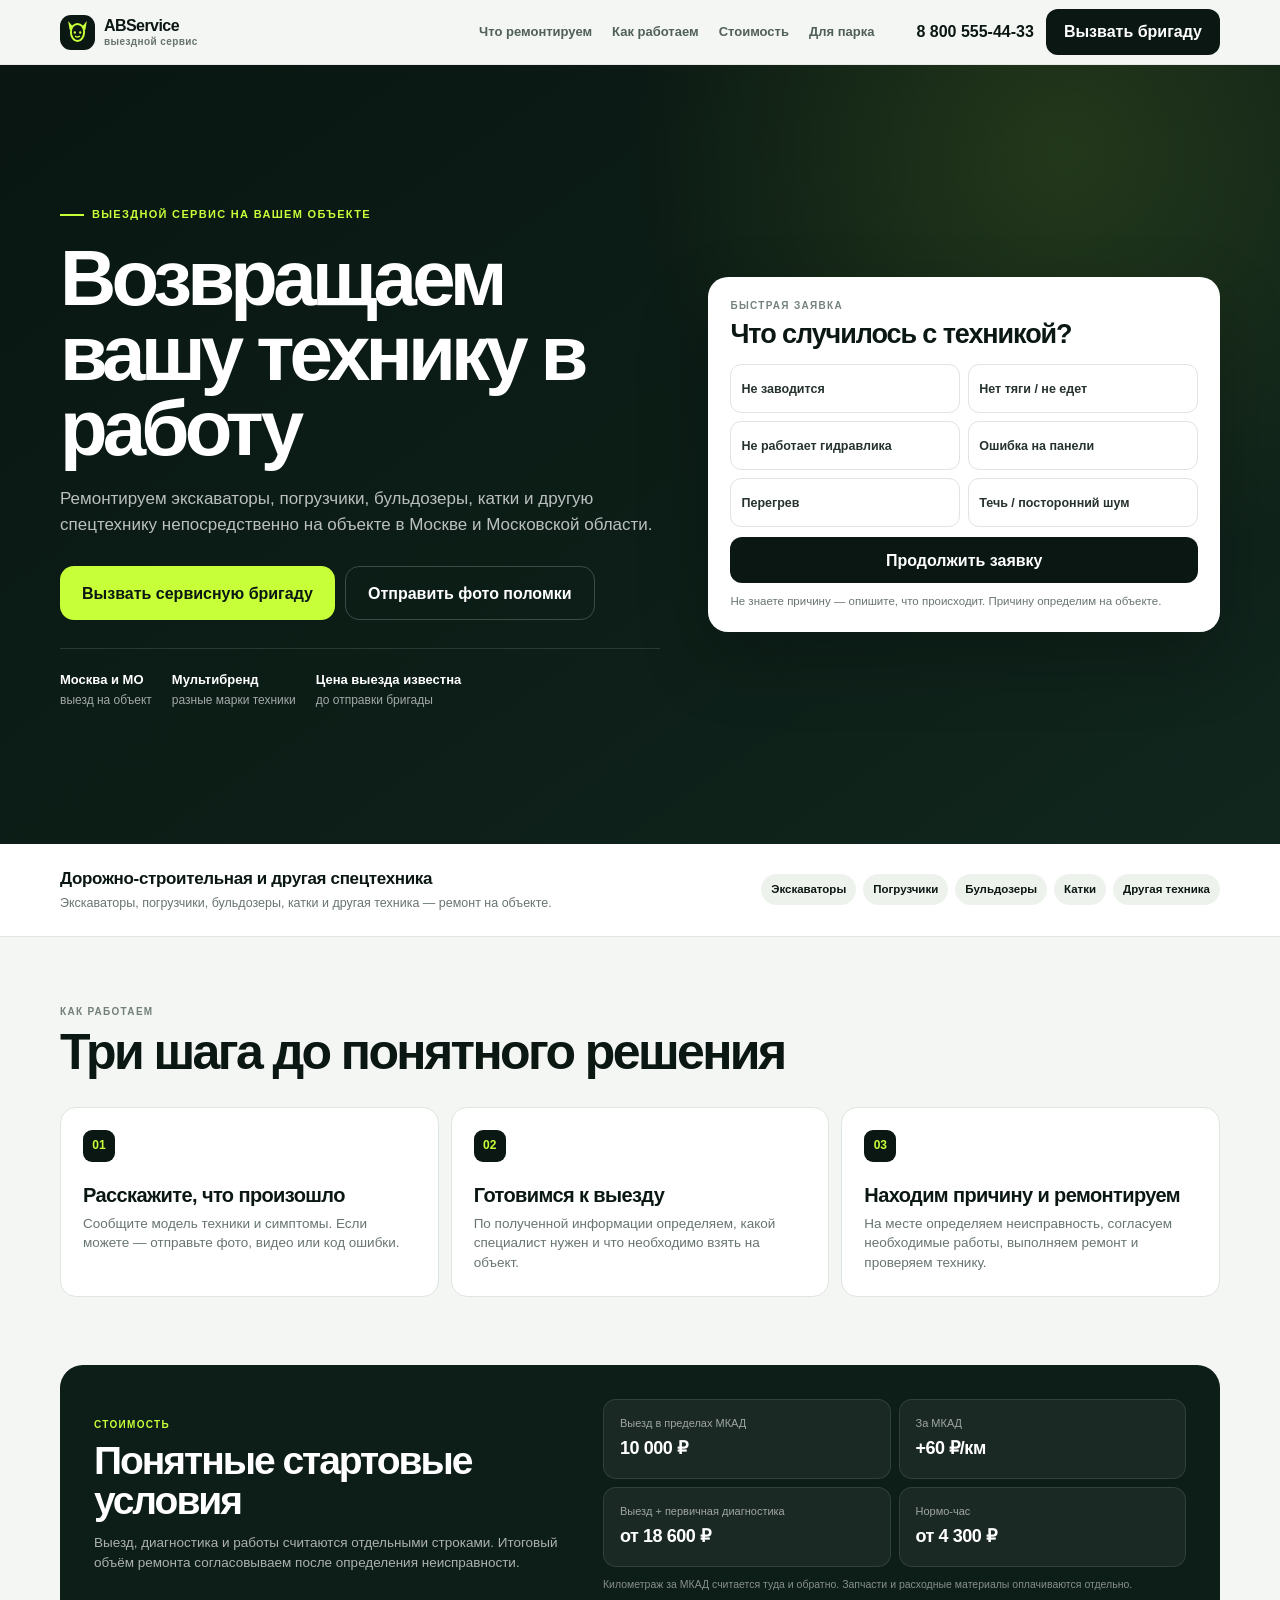
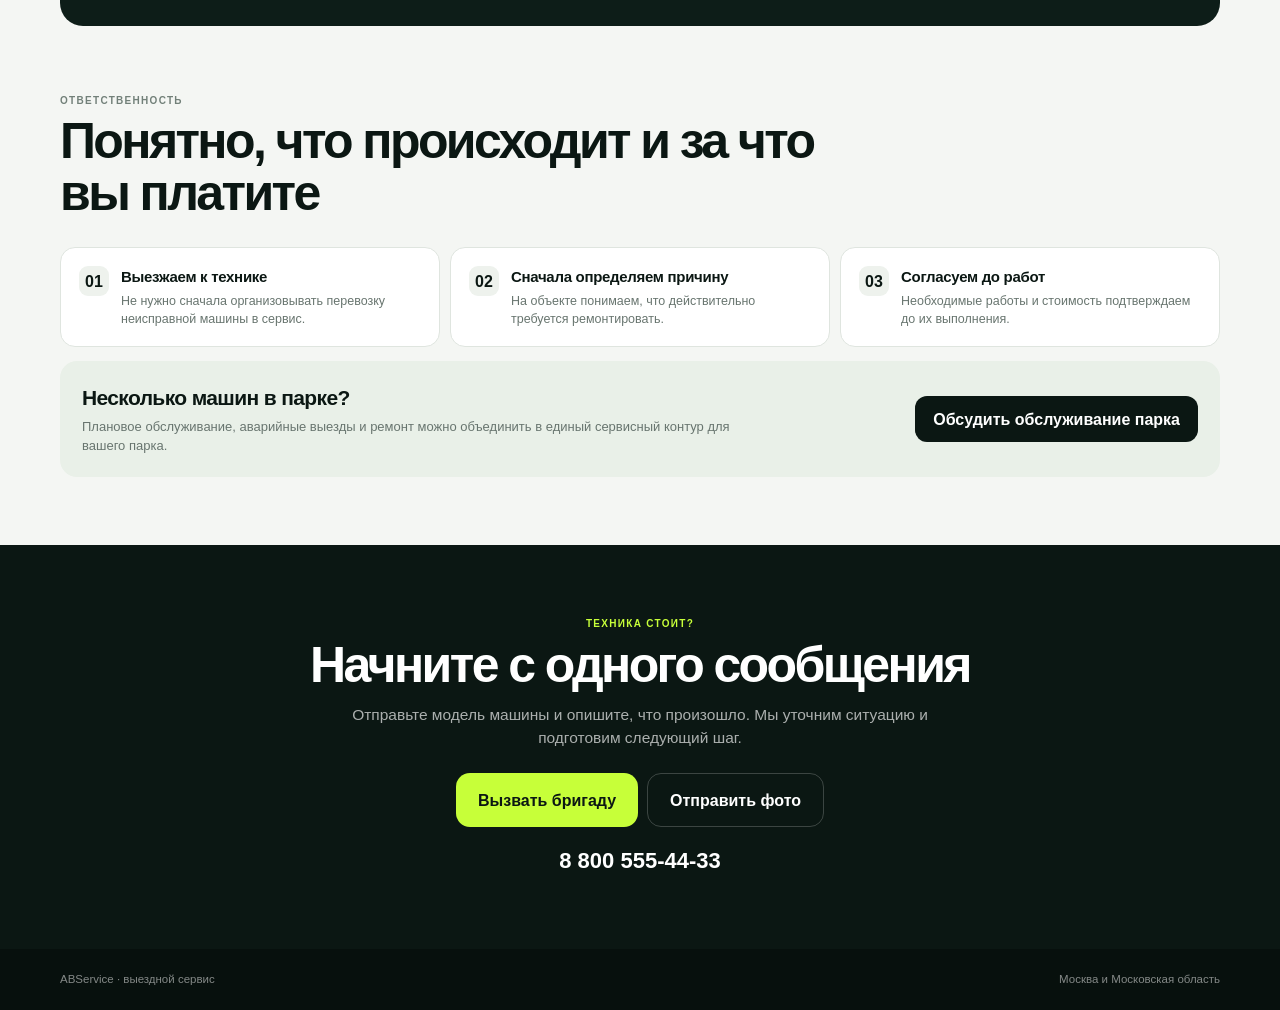
==== index.html @ 4ee92aba "Add files via upload" ====
<!doctype html>
<html lang="ru">
<head>
  <meta charset="utf-8" />
  <meta name="viewport" content="width=device-width,initial-scale=1,viewport-fit=cover" />
  <meta name="theme-color" content="#0b1713" />
  <meta name="description" content="ABService — выездной ремонт дорожно-строительной техники в Москве и Московской области. Выезд на объект, диагностика и ремонт." />
  <meta name="abservice-build" content="2026-08-12-final-compact" />
  <title>ABService — выездной сервис спецтехники в Москве и МО</title>
  <style>
    :root{--bg:#f4f6f3;--ink:#0b1713;--panel:#0d1d18;--acid:#c7ff39;--acid2:#b8ef2d;--white:#fff;--muted:#68756f;--line:#dfe5df;--soft:#eef2ed;--max:1160px;--radius:18px}
    *{box-sizing:border-box} html{scroll-behavior:smooth;-webkit-text-size-adjust:100%}
    body{margin:0;font-family:Inter,-apple-system,BlinkMacSystemFont,"Segoe UI",Roboto,Arial,sans-serif;background:var(--bg);color:var(--ink);line-height:1.45;padding-bottom:0}
    a{color:inherit;text-decoration:none} button,input,textarea{font:inherit} button{cursor:pointer} img{display:block;max-width:100%}
    .container{width:min(var(--max),calc(100% - 40px));margin:auto}
    .topbar{position:sticky;top:0;z-index:60;background:rgba(244,246,243,.92);backdrop-filter:blur(16px);border-bottom:1px solid rgba(11,23,19,.06)}
    .topbar-inner{min-height:64px;display:flex;align-items:center;gap:24px}
    .brand{display:flex;align-items:center;gap:10px;font-weight:900;letter-spacing:-.035em;white-space:nowrap}
    .brand-inline{display:flex;align-items:center;gap:9px}
    .bear-fallback{width:35px;height:35px;border-radius:11px;background:var(--ink);display:grid;place-items:center}
    .bear-fallback svg{width:25px;height:25px}
    .brand small{display:block;color:var(--muted);font-size:10px;letter-spacing:.04em;margin-top:-2px}
    .nav{display:flex;gap:20px;margin-left:auto;font-size:13px;font-weight:760;color:#51605a}
    .nav a:hover{color:var(--ink)}
    .top-actions{display:flex;align-items:center;gap:12px;margin-left:18px}
    .phone{font-weight:900;white-space:nowrap}
    .btn{border:0;border-radius:12px;min-height:46px;padding:0 18px;display:inline-flex;align-items:center;justify-content:center;gap:8px;font-weight:850;transition:.15s ease}
    .btn:active{transform:translateY(1px)} .btn-acid{background:var(--acid);color:var(--ink)} .btn-acid:hover{background:var(--acid2)}
    .btn-dark{background:var(--ink);color:#fff}.btn-ghost{background:transparent;color:#fff;border:1px solid rgba(255,255,255,.2)}.btn-line{background:#fff;color:var(--ink);border:1px solid var(--line)}
    .btn-lg{min-height:54px;padding:0 22px;border-radius:14px}.btn-full{width:100%}

    .hero{background:radial-gradient(circle at 83% 11%,rgba(199,255,57,.12),transparent 34%),linear-gradient(145deg,#091611,#0d1f18 63%,#11271e);color:#fff}
    .hero-inner{min-height:600px;display:grid;grid-template-columns:minmax(0,1.08fr) minmax(355px,.92fr);gap:48px;align-items:center;padding:66px 0}
    .eyebrow{display:inline-flex;align-items:center;gap:8px;color:var(--acid);font-size:11px;font-weight:900;letter-spacing:.12em;text-transform:uppercase}.eyebrow:before{content:"";width:24px;height:2px;background:var(--acid)}
    h1{font-size:clamp(48px,6.3vw,78px);line-height:.96;letter-spacing:-.062em;margin:18px 0 20px;max-width:760px}
    .hero-copy{font-size:17px;line-height:1.55;color:rgba(255,255,255,.72);max-width:650px;margin:0}
    .hero-actions{display:flex;gap:10px;flex-wrap:wrap;margin-top:28px}
    .facts{display:flex;gap:20px;flex-wrap:wrap;margin-top:28px;padding-top:22px;border-top:1px solid rgba(255,255,255,.12)}
    .fact{font-size:12px;color:rgba(255,255,255,.62)} .fact strong{display:block;color:#fff;font-size:13px;margin-bottom:2px}

    .quick-card{background:#fff;color:var(--ink);border-radius:20px;padding:22px;box-shadow:0 28px 70px rgba(0,0,0,.23)}
    .kicker{font-size:10px;font-weight:900;letter-spacing:.13em;text-transform:uppercase;color:#75827c}
    .quick-card h2{font-size:27px;line-height:1.05;letter-spacing:-.04em;margin:7px 0 16px}
    .symptoms{display:grid;grid-template-columns:1fr 1fr;gap:8px}
    .symptom{border:1px solid var(--line);background:#fff;border-radius:11px;min-height:49px;padding:10px;text-align:left;font-size:12.5px;font-weight:780;color:#26332d;transition:.14s ease}
    .symptom:hover,.symptom.selected{background:#f6ffdd;border-color:#9fc71a}.quick-note{font-size:11.5px;color:var(--muted);margin-top:10px}

    .coverage{background:#fff;border-bottom:1px solid var(--line)}
    .coverage-inner{min-height:92px;display:flex;align-items:center;justify-content:space-between;gap:26px;padding:20px 0}
    .coverage-title{font-size:17px;font-weight:850;letter-spacing:-.02em}.coverage-sub{font-size:12.5px;color:var(--muted);margin-top:3px}
    .tags{display:flex;gap:7px;flex-wrap:wrap;justify-content:flex-end}.tag{background:var(--soft);border-radius:999px;padding:7px 10px;font-size:11.5px;font-weight:760}

    section{padding:68px 0}.section-kicker{font-size:10px;font-weight:900;text-transform:uppercase;letter-spacing:.13em;color:#728079;margin-bottom:8px}.section-title{font-size:clamp(34px,4.7vw,50px);line-height:1.03;letter-spacing:-.052em;margin:0;max-width:790px}.section-lead{font-size:15.5px;color:var(--muted);max-width:720px;margin:12px 0 0}
    .process-grid{display:grid;grid-template-columns:repeat(3,1fr);gap:12px;margin-top:28px}
    .process-card{background:#fff;border:1px solid var(--line);border-radius:16px;padding:22px;min-height:190px}.num{width:32px;height:32px;border-radius:9px;background:var(--ink);color:var(--acid);display:grid;place-items:center;font-size:12px;font-weight:900}
    .process-card h3{font-size:20px;line-height:1.1;letter-spacing:-.03em;margin:22px 0 8px}.process-card p{font-size:13.5px;color:var(--muted);margin:0}

    .price-wrap{background:var(--panel);color:#fff;border-radius:23px;padding:34px;display:grid;grid-template-columns:.9fr 1.1fr;gap:32px;align-items:center}
    .price-wrap .section-kicker{color:var(--acid)}.price-wrap .section-title{font-size:39px}.price-wrap p{font-size:13.5px;color:rgba(255,255,255,.66);margin:12px 0 0;max-width:510px}
    .price-grid{display:grid;grid-template-columns:1fr 1fr;gap:8px}.price-item{background:rgba(255,255,255,.055);border:1px solid rgba(255,255,255,.1);border-radius:13px;padding:16px}.price-item span{display:block;font-size:11px;color:rgba(255,255,255,.58);margin-bottom:4px}.price-item strong{font-size:18px;letter-spacing:-.025em}
    .price-note{grid-column:1/-1;font-size:10.5px;color:rgba(255,255,255,.5);padding-top:2px}

    .proofs{display:grid;grid-template-columns:repeat(3,1fr);gap:10px;margin-top:28px}.proof{display:flex;gap:12px;align-items:flex-start;background:#fff;border:1px solid var(--line);border-radius:15px;padding:18px}.proof-icon{width:30px;height:30px;border-radius:9px;background:var(--soft);display:grid;place-items:center;flex:0 0 auto;font-weight:900}.proof h3{font-size:15px;margin:0 0 4px;letter-spacing:-.02em}.proof p{font-size:12.5px;color:var(--muted);margin:0}
    .fleet{margin-top:14px;background:#e9f0e8;border-radius:17px;padding:22px;display:flex;align-items:center;justify-content:space-between;gap:24px}.fleet h3{font-size:21px;letter-spacing:-.03em;margin:0 0 4px}.fleet p{font-size:13px;color:var(--muted);margin:0;max-width:680px}

    .final{background:var(--ink);color:#fff;text-align:center;padding:72px 0}.final .section-kicker{color:var(--acid)}.final .section-title{margin:auto;max-width:720px}.final p{font-size:15.5px;color:rgba(255,255,255,.66);max-width:620px;margin:13px auto 24px}.final-actions{display:flex;justify-content:center;gap:9px;flex-wrap:wrap}.final-phone{display:block;font-size:22px;font-weight:900;margin-top:18px}
    footer{background:#07100d;color:rgba(255,255,255,.5);font-size:11.5px;padding:22px 0}.footer-inner{display:flex;justify-content:space-between;gap:20px;flex-wrap:wrap}

    .mobile-cta{display:none;position:fixed;left:0;right:0;bottom:0;z-index:80;padding:7px max(9px,env(safe-area-inset-right)) calc(7px + env(safe-area-inset-bottom)) max(9px,env(safe-area-inset-left));background:rgba(255,255,255,.95);backdrop-filter:blur(15px);border-top:1px solid var(--line);grid-template-columns:.82fr 1.35fr .83fr;gap:5px}.mobile-cta button,.mobile-cta a{border:0;border-radius:10px;min-height:47px;display:flex;align-items:center;justify-content:center;padding:0 6px;font-size:10.5px;font-weight:900}.m-side{background:#f0f3ef}.m-main{background:var(--acid)}

    .modal{display:none;position:fixed;inset:0;z-index:100;background:rgba(3,10,7,.65);align-items:flex-end;justify-content:center;padding:16px}.modal.open{display:flex}.sheet{width:min(560px,100%);background:#fff;border-radius:21px;padding:22px;box-shadow:0 30px 90px rgba(0,0,0,.35)}.sheet-head{display:flex;justify-content:space-between;gap:18px;align-items:flex-start}.sheet h2{font-size:27px;line-height:1.05;letter-spacing:-.04em;margin:5px 0 0}.close{width:36px;height:36px;border:0;border-radius:10px;background:var(--soft);font-size:21px}.form-grid{display:grid;gap:9px;margin-top:17px}.field{width:100%;min-height:47px;border:1px solid var(--line);border-radius:10px;padding:0 12px;color:var(--ink);background:#fff}.field:focus{outline:2px solid rgba(199,255,57,.8);outline-offset:1px}textarea.field{padding:11px 12px;min-height:74px;resize:vertical}.sheet-note{font-size:10.5px;color:var(--muted);margin-top:9px}.upload{justify-content:flex-start}.submit-state{display:none;background:#eef8d3;border-radius:12px;padding:14px;font-size:13px;margin-top:12px}

    @media(max-width:980px){.nav{display:none}.top-actions{margin-left:auto}.hero-inner{grid-template-columns:1fr;min-height:auto;gap:30px;padding:50px 0}.quick-card{max-width:620px}.coverage-inner{align-items:flex-start;flex-direction:column;gap:12px}.tags{justify-content:flex-start}.price-wrap{grid-template-columns:1fr}.process-grid,.proofs{grid-template-columns:1fr}.fleet{align-items:flex-start;flex-direction:column}}
    @media(max-width:640px){body{padding-bottom:70px}.container{width:min(var(--max),calc(100% - 28px))}.topbar-inner{min-height:56px}.top-actions .btn{display:none}.phone{font-size:12px}.brand{font-size:14px}.hero-inner{padding:35px 0 28px;gap:24px}h1{font-size:44px;margin-top:15px}.hero-copy{font-size:14.5px}.hero-actions{display:grid;grid-template-columns:1fr;margin-top:22px}.hero-actions .btn{width:100%}.facts{margin-top:21px;padding-top:18px;gap:13px}.fact{width:calc(50% - 7px)}.quick-card{padding:17px}.quick-card h2{font-size:23px}.symptoms{grid-template-columns:1fr 1fr}.symptom{min-height:44px;padding:8px;font-size:11.5px}.coverage-inner{min-height:auto;padding:17px 0}.coverage-sub{display:none}.tags{gap:6px}.tag{font-size:10.5px;padding:6px 8px}section{padding:50px 0}.section-title{font-size:35px}.section-lead{font-size:14px}.process-grid{margin-top:23px}.process-card{min-height:auto;padding:18px}.process-card h3{font-size:18px;margin-top:17px}.price-wrap{padding:22px 18px;border-radius:18px;gap:22px}.price-wrap .section-title{font-size:33px}.price-grid{grid-template-columns:1fr 1fr}.price-item{padding:13px}.price-item strong{font-size:16px}.proofs{margin-top:22px}.proof{padding:15px}.fleet{padding:18px}.final{padding:58px 0}.final-phone{font-size:20px}.mobile-cta{display:grid}.modal{padding:7px}.sheet{border-radius:20px 20px 12px 12px;padding:18px}}
    @media(max-width:390px){h1{font-size:40px}.section-title{font-size:32px}.price-grid{grid-template-columns:1fr}.price-note{grid-column:auto}.symptom{font-size:10.8px}}
  </style>
</head>
<body>
<header class="topbar">
  <div class="container topbar-inner">
    <a class="brand" href="#top" aria-label="ABService">
      <span class="brand-inline">
        <span class="bear-fallback" aria-hidden="true">
          <svg viewBox="0 0 64 64" fill="none" role="img" aria-label="Полярный медведь">
            <path d="M18 18 12 11l2 12M46 18l6-7-2 12" stroke="#C7FF39" stroke-width="5" stroke-linecap="round"/>
            <path d="M15 31c0-13 8-21 17-21s17 8 17 21c0 12-8 23-17 23S15 43 15 31Z" stroke="#C7FF39" stroke-width="5"/>
            <path d="M25 32h.1M39 32h.1" stroke="#C7FF39" stroke-width="6" stroke-linecap="round"/>
            <path d="M27 42c3 2 7 2 10 0" stroke="#C7FF39" stroke-width="4" stroke-linecap="round"/>
          </svg>
        </span>
        <span>ABService<small>выездной сервис</small></span>
      </span>
    </a>
    <nav class="nav" aria-label="Основная навигация"><a href="#equipment">Что ремонтируем</a><a href="#process">Как работаем</a><a href="#price">Стоимость</a><a href="#fleet">Для парка</a></nav>
    <div class="top-actions"><a class="phone" href="tel:88005554433">8 800 555-44-33</a><button class="btn btn-dark" data-open-lead>Вызвать бригаду</button></div>
  </div>
</header>

<main id="top">
<section class="hero">
  <div class="container hero-inner">
    <div>
      <div class="eyebrow">Выездной сервис на вашем объекте</div>
      <h1>Возвращаем вашу технику в работу</h1>
      <p class="hero-copy">Ремонтируем экскаваторы, погрузчики, бульдозеры, катки и другую спецтехнику непосредственно на объекте в Москве и Московской области.</p>
      <div class="hero-actions"><button class="btn btn-acid btn-lg" data-open-lead>Вызвать сервисную бригаду</button><button class="btn btn-ghost btn-lg" data-open-photo>Отправить фото поломки</button></div>
      <div class="facts"><div class="fact"><strong>Москва и МО</strong>выезд на объект</div><div class="fact"><strong>Мультибренд</strong>разные марки техники</div><div class="fact"><strong>Цена выезда известна</strong>до отправки бригады</div></div>
    </div>
    <div class="quick-card">
      <div class="kicker">Быстрая заявка</div><h2>Что случилось с техникой?</h2>
      <div class="symptoms"><button class="symptom">Не заводится</button><button class="symptom">Нет тяги / не едет</button><button class="symptom">Не работает гидравлика</button><button class="symptom">Ошибка на панели</button><button class="symptom">Перегрев</button><button class="symptom">Течь / посторонний шум</button></div>
      <button class="btn btn-dark btn-full" id="continueLead" style="margin-top:10px">Продолжить заявку</button>
      <div class="quick-note">Не знаете причину — опишите, что происходит. Причину определим на объекте.</div>
    </div>
  </div>
</section>

<div class="coverage" id="equipment"><div class="container coverage-inner"><div><div class="coverage-title">Дорожно-строительная и другая спецтехника</div><div class="coverage-sub">Экскаваторы, погрузчики, бульдозеры, катки и другая техника — ремонт на объекте.</div></div><div class="tags"><span class="tag">Экскаваторы</span><span class="tag">Погрузчики</span><span class="tag">Бульдозеры</span><span class="tag">Катки</span><span class="tag">Другая техника</span></div></div></div>

<section id="process"><div class="container"><div class="section-kicker">Как работаем</div><h2 class="section-title">Три шага до понятного решения</h2><div class="process-grid">
  <article class="process-card"><div class="num">01</div><h3>Расскажите, что произошло</h3><p>Сообщите модель техники и симптомы. Если можете — отправьте фото, видео или код ошибки.</p></article>
  <article class="process-card"><div class="num">02</div><h3>Готовимся к выезду</h3><p>По полученной информации определяем, какой специалист нужен и что необходимо взять на объект.</p></article>
  <article class="process-card"><div class="num">03</div><h3>Находим причину и ремонтируем</h3><p>На месте определяем неисправность, согласуем необходимые работы, выполняем ремонт и проверяем технику.</p></article>
</div></div></section>

<section id="price" style="padding-top:0"><div class="container"><div class="price-wrap"><div><div class="section-kicker">Стоимость</div><h2 class="section-title">Понятные стартовые условия</h2><p>Выезд, диагностика и работы считаются отдельными строками. Итоговый объём ремонта согласовываем после определения неисправности.</p></div><div class="price-grid">
  <div class="price-item"><span>Выезд в пределах МКАД</span><strong>10 000 ₽</strong></div>
  <div class="price-item"><span>За МКАД</span><strong>+60 ₽/км</strong></div>
  <div class="price-item"><span>Выезд + первичная диагностика</span><strong>от 18 600 ₽</strong></div>
  <div class="price-item"><span>Нормо-час</span><strong>от 4 300 ₽</strong></div>
  <div class="price-note">Километраж за МКАД считается туда и обратно. Запчасти и расходные материалы оплачиваются отдельно.</div>
</div></div></div></section>

<section style="padding-top:0"><div class="container"><div class="section-kicker">Ответственность</div><h2 class="section-title">Понятно, что происходит и за что вы платите</h2><div class="proofs">
  <div class="proof"><div class="proof-icon">01</div><div><h3>Выезжаем к технике</h3><p>Не нужно сначала организовывать перевозку неисправной машины в сервис.</p></div></div>
  <div class="proof"><div class="proof-icon">02</div><div><h3>Сначала определяем причину</h3><p>На объекте понимаем, что действительно требуется ремонтировать.</p></div></div>
  <div class="proof"><div class="proof-icon">03</div><div><h3>Согласуем до работ</h3><p>Необходимые работы и стоимость подтверждаем до их выполнения.</p></div></div>
</div>
<div class="fleet" id="fleet"><div><h3>Несколько машин в парке?</h3><p>Плановое обслуживание, аварийные выезды и ремонт можно объединить в единый сервисный контур для вашего парка.</p></div><button class="btn btn-dark" data-open-fleet>Обсудить обслуживание парка</button></div>
</div></section>

<section class="final"><div class="container"><div class="section-kicker">Техника стоит?</div><h2 class="section-title">Начните с одного сообщения</h2><p>Отправьте модель машины и опишите, что произошло. Мы уточним ситуацию и подготовим следующий шаг.</p><div class="final-actions"><button class="btn btn-acid btn-lg" data-open-lead>Вызвать бригаду</button><button class="btn btn-ghost btn-lg" data-open-photo>Отправить фото</button></div><a class="final-phone" href="tel:88005554433">8 800 555-44-33</a></div></section>
</main>
<footer><div class="container footer-inner"><span>ABService · выездной сервис</span><span>Москва и Московская область</span></div></footer>

<div class="mobile-cta"><a class="m-side" href="tel:88005554433">Позвонить</a><button class="m-main" data-open-lead>Вызвать бригаду</button><button class="m-side" data-open-photo>Фото</button></div>

<div class="modal" id="leadModal" aria-hidden="true"><div class="sheet"><div class="sheet-head"><div><div class="kicker">Заявка на выезд</div><h2>Что произошло с техникой?</h2></div><button class="close" data-close aria-label="Закрыть">×</button></div><form class="form-grid" id="leadForm"><input class="field" id="issueField" name="issue" placeholder="Что произошло?" required><input class="field" name="machine" placeholder="Марка и модель техники"><input class="field" name="phone" type="tel" placeholder="Телефон *" required><input class="field" name="location" placeholder="Где находится техника?"><textarea class="field" name="comment" placeholder="Комментарий"></textarea><label class="btn btn-line upload">Добавить фото / видео<input type="file" accept="image/*,video/*" multiple hidden></label><button class="btn btn-acid btn-lg btn-full" type="submit">Отправить заявку</button></form><div class="submit-state" id="leadSuccess">Форма подготовлена к подключению CRM. Пока для срочного вызова используйте телефон 8 800 555-44-33.</div><div class="sheet-note">Нажимая кнопку, вы соглашаетесь на обработку персональных данных.</div></div></div>

<div class="modal" id="fleetModal" aria-hidden="true"><div class="sheet"><div class="sheet-head"><div><div class="kicker">Сервис для парка</div><h2>Обсудить обслуживание техники</h2></div><button class="close" data-close aria-label="Закрыть">×</button></div><form class="form-grid" id="fleetForm"><input class="field" name="company" placeholder="Компания"><input class="field" name="fleet" placeholder="Сколько единиц техники?"><input class="field" name="phone" type="tel" placeholder="Телефон *" required><textarea class="field" name="comment" placeholder="Какая техника и где работает?"></textarea><button class="btn btn-acid btn-lg btn-full" type="submit">Отправить запрос</button></form><div class="submit-state" id="fleetSuccess">Форма подготовлена к подключению CRM. Для связи используйте 8 800 555-44-33.</div></div></div>

<script>
  const leadModal=document.getElementById('leadModal'),fleetModal=document.getElementById('fleetModal'),issueField=document.getElementById('issueField');
  let selectedIssue='';
  function openModal(modal){modal.classList.add('open');modal.setAttribute('aria-hidden','false');document.body.style.overflow='hidden'}
  function closeAll(){document.querySelectorAll('.modal.open').forEach(m=>{m.classList.remove('open');m.setAttribute('aria-hidden','true')});document.body.style.overflow=''}
  document.querySelectorAll('.symptom').forEach(b=>b.addEventListener('click',()=>{document.querySelectorAll('.symptom').forEach(x=>x.classList.remove('selected'));b.classList.add('selected');selectedIssue=b.textContent.trim();issueField.value=selectedIssue}));
  document.querySelectorAll('[data-open-lead]').forEach(b=>b.addEventListener('click',()=>openModal(leadModal)));
  document.querySelectorAll('[data-open-photo]').forEach(b=>b.addEventListener('click',()=>{issueField.value=selectedIssue||'Хочу отправить фото / видео неисправности';openModal(leadModal)}));
  document.querySelectorAll('[data-open-fleet]').forEach(b=>b.addEventListener('click',()=>openModal(fleetModal)));
  document.getElementById('continueLead').addEventListener('click',()=>{issueField.value=selectedIssue;openModal(leadModal)});
  document.querySelectorAll('[data-close]').forEach(b=>b.addEventListener('click',closeAll));
  document.querySelectorAll('.modal').forEach(m=>m.addEventListener('click',e=>{if(e.target===m)closeAll()}));document.addEventListener('keydown',e=>{if(e.key==='Escape')closeAll()});
  document.getElementById('leadForm').addEventListener('submit',e=>{e.preventDefault();document.getElementById('leadSuccess').style.display='block'});
  document.getElementById('fleetForm').addEventListener('submit',e=>{e.preventDefault();document.getElementById('fleetSuccess').style.display='block'});
</script>
</body>
</html>
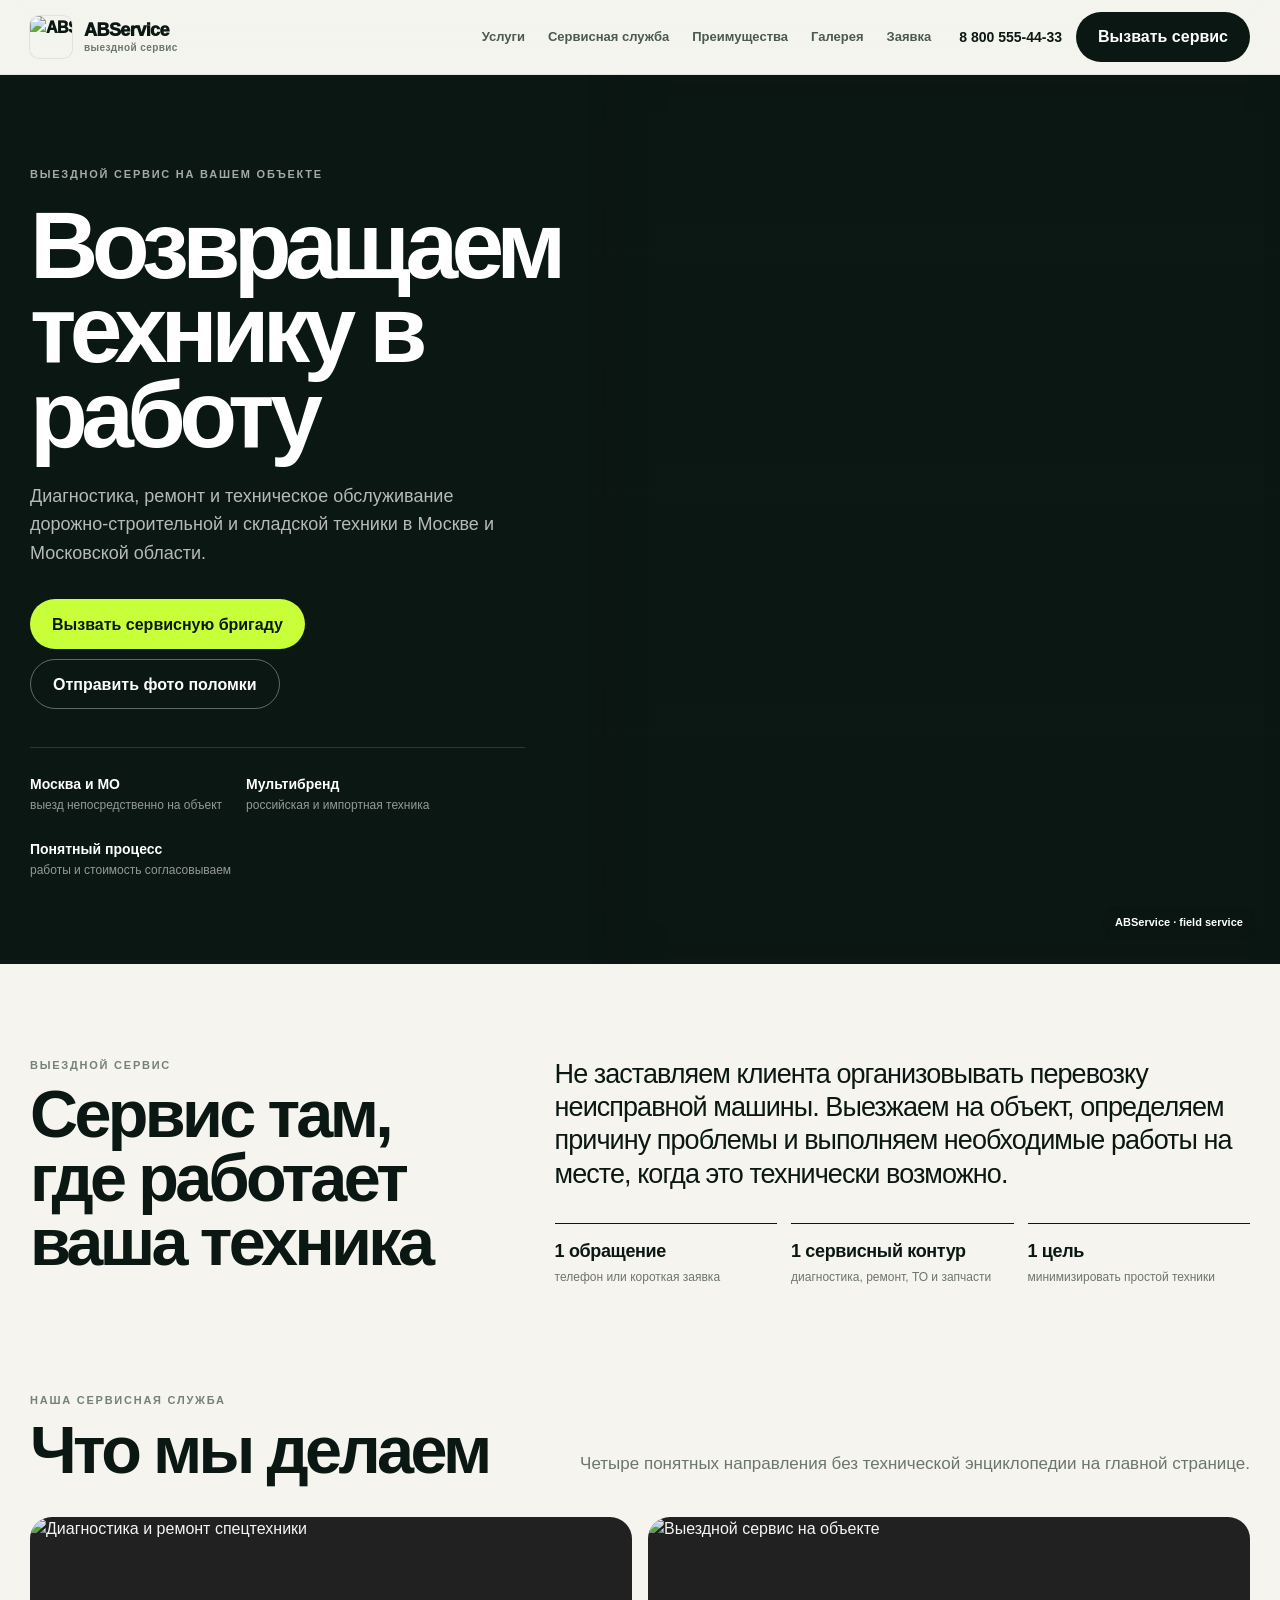
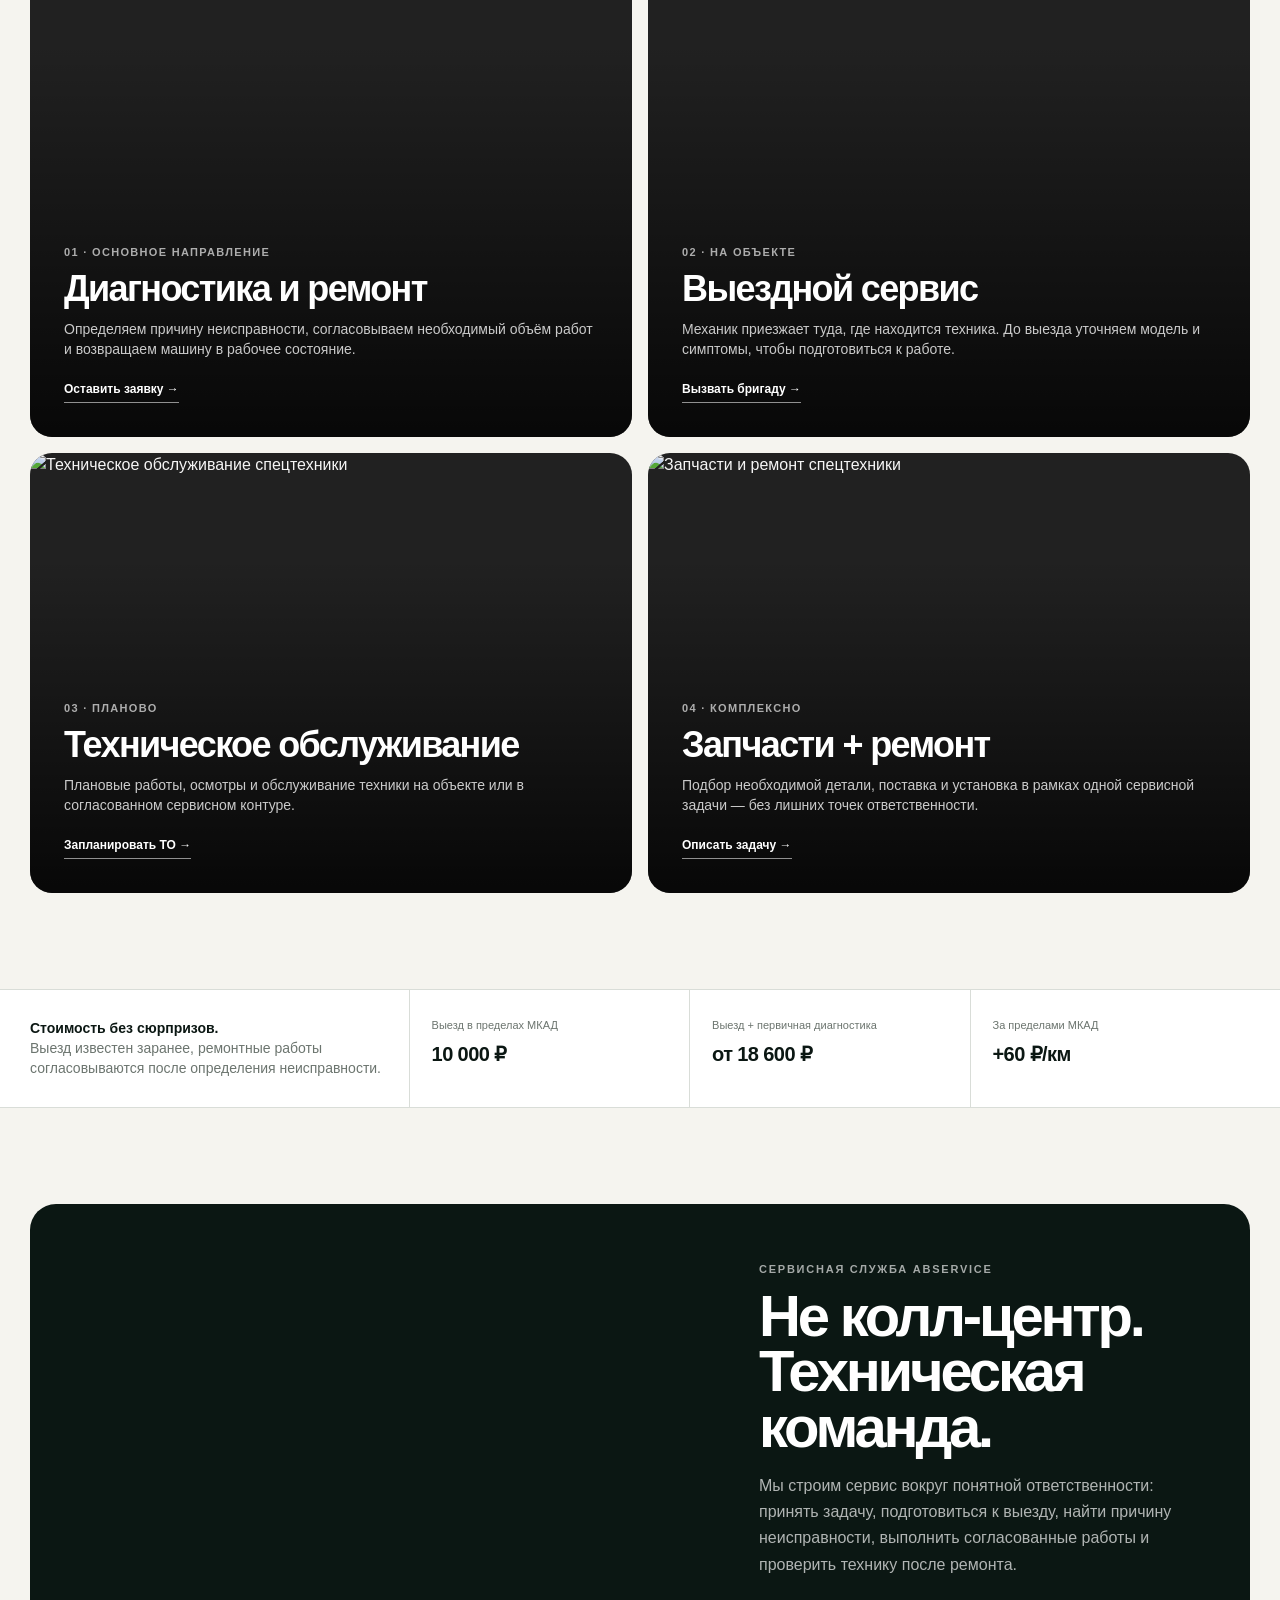
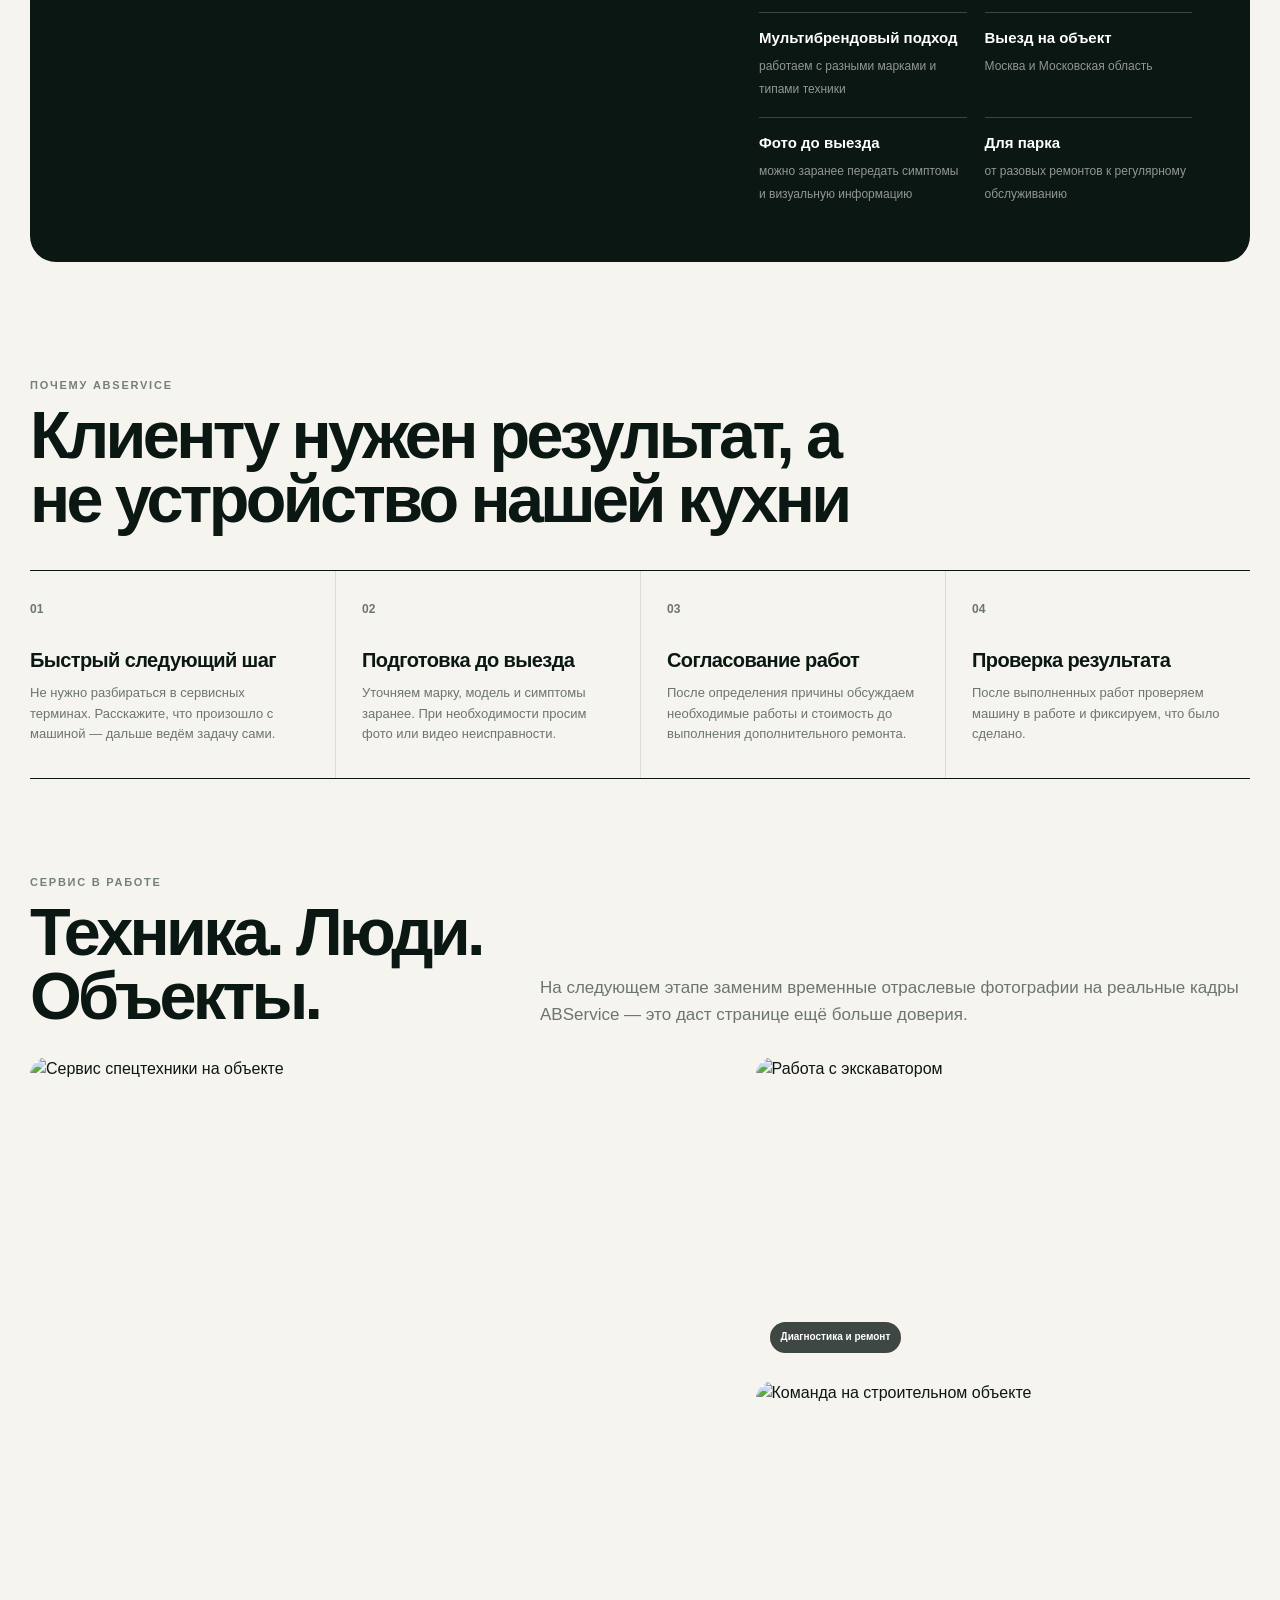
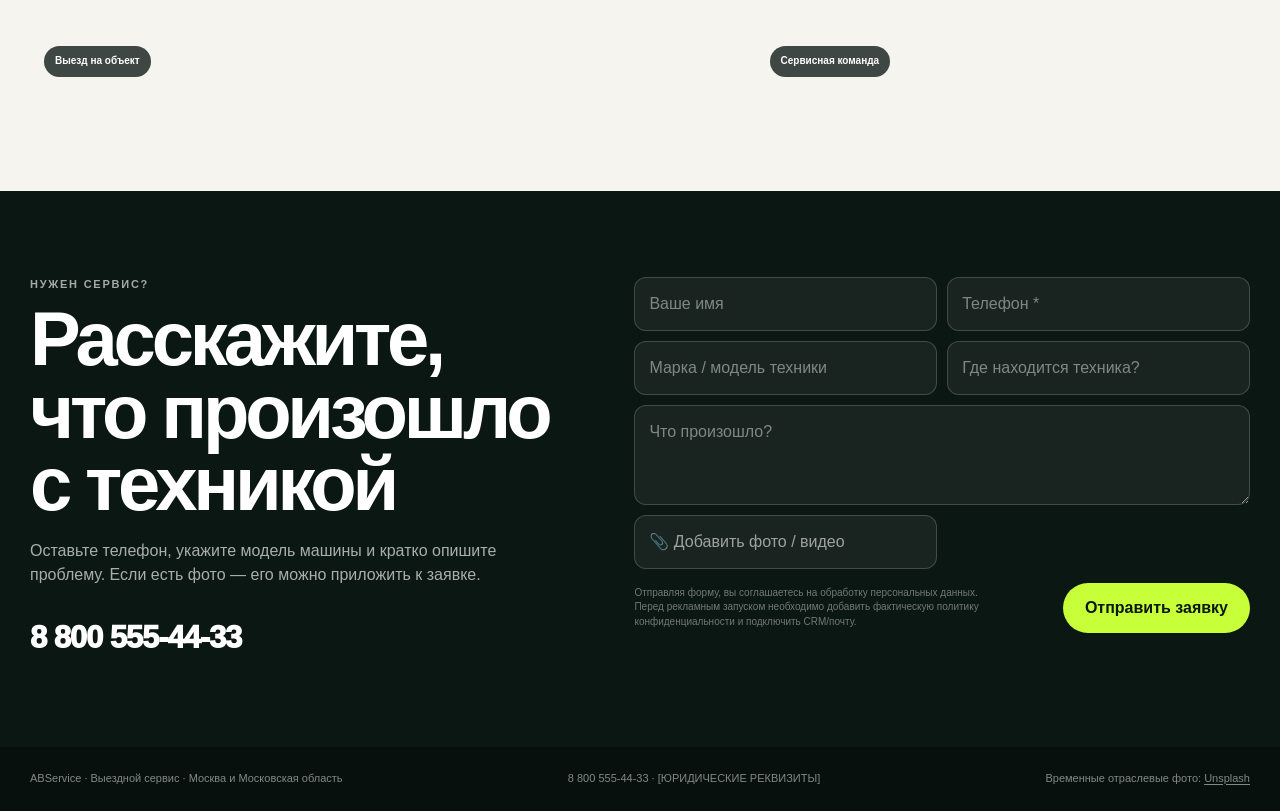
==== commit 9f72e2e3: "Redesign ABService service page" ====
--- a/index.html
+++ b/index.html
@@ -1,168 +1,224 @@
 <!doctype html>
 <html lang="ru">
 <head>
-  <meta charset="utf-8" />
-  <meta name="viewport" content="width=device-width,initial-scale=1,viewport-fit=cover" />
-  <meta name="theme-color" content="#0b1713" />
-  <meta name="description" content="ABService — выездной ремонт дорожно-строительной техники в Москве и Московской области. Выезд на объект, диагностика и ремонт." />
-  <meta name="abservice-build" content="2026-08-12-final-compact" />
+  <meta charset="utf-8">
+  <meta name="viewport" content="width=device-width,initial-scale=1,viewport-fit=cover">
+  <meta name="theme-color" content="#0b1713">
+  <meta name="description" content="ABService — выездной сервис дорожно-строительной и складской техники в Москве и Московской области. Диагностика, ремонт, ТО и обслуживание парка на объекте.">
+  <meta name="abservice-build" content="2026-08-17-service-editorial-v2">
   <title>ABService — выездной сервис спецтехники в Москве и МО</title>
-  <style>
-    :root{--bg:#f4f6f3;--ink:#0b1713;--panel:#0d1d18;--acid:#c7ff39;--acid2:#b8ef2d;--white:#fff;--muted:#68756f;--line:#dfe5df;--soft:#eef2ed;--max:1160px;--radius:18px}
-    *{box-sizing:border-box} html{scroll-behavior:smooth;-webkit-text-size-adjust:100%}
-    body{margin:0;font-family:Inter,-apple-system,BlinkMacSystemFont,"Segoe UI",Roboto,Arial,sans-serif;background:var(--bg);color:var(--ink);line-height:1.45;padding-bottom:0}
-    a{color:inherit;text-decoration:none} button,input,textarea{font:inherit} button{cursor:pointer} img{display:block;max-width:100%}
-    .container{width:min(var(--max),calc(100% - 40px));margin:auto}
-    .topbar{position:sticky;top:0;z-index:60;background:rgba(244,246,243,.92);backdrop-filter:blur(16px);border-bottom:1px solid rgba(11,23,19,.06)}
-    .topbar-inner{min-height:64px;display:flex;align-items:center;gap:24px}
-    .brand{display:flex;align-items:center;gap:10px;font-weight:900;letter-spacing:-.035em;white-space:nowrap}
-    .brand-inline{display:flex;align-items:center;gap:9px}
-    .bear-fallback{width:35px;height:35px;border-radius:11px;background:var(--ink);display:grid;place-items:center}
-    .bear-fallback svg{width:25px;height:25px}
-    .brand small{display:block;color:var(--muted);font-size:10px;letter-spacing:.04em;margin-top:-2px}
-    .nav{display:flex;gap:20px;margin-left:auto;font-size:13px;font-weight:760;color:#51605a}
-    .nav a:hover{color:var(--ink)}
-    .top-actions{display:flex;align-items:center;gap:12px;margin-left:18px}
-    .phone{font-weight:900;white-space:nowrap}
-    .btn{border:0;border-radius:12px;min-height:46px;padding:0 18px;display:inline-flex;align-items:center;justify-content:center;gap:8px;font-weight:850;transition:.15s ease}
-    .btn:active{transform:translateY(1px)} .btn-acid{background:var(--acid);color:var(--ink)} .btn-acid:hover{background:var(--acid2)}
-    .btn-dark{background:var(--ink);color:#fff}.btn-ghost{background:transparent;color:#fff;border:1px solid rgba(255,255,255,.2)}.btn-line{background:#fff;color:var(--ink);border:1px solid var(--line)}
-    .btn-lg{min-height:54px;padding:0 22px;border-radius:14px}.btn-full{width:100%}
-
-    .hero{background:radial-gradient(circle at 83% 11%,rgba(199,255,57,.12),transparent 34%),linear-gradient(145deg,#091611,#0d1f18 63%,#11271e);color:#fff}
-    .hero-inner{min-height:600px;display:grid;grid-template-columns:minmax(0,1.08fr) minmax(355px,.92fr);gap:48px;align-items:center;padding:66px 0}
-    .eyebrow{display:inline-flex;align-items:center;gap:8px;color:var(--acid);font-size:11px;font-weight:900;letter-spacing:.12em;text-transform:uppercase}.eyebrow:before{content:"";width:24px;height:2px;background:var(--acid)}
-    h1{font-size:clamp(48px,6.3vw,78px);line-height:.96;letter-spacing:-.062em;margin:18px 0 20px;max-width:760px}
-    .hero-copy{font-size:17px;line-height:1.55;color:rgba(255,255,255,.72);max-width:650px;margin:0}
-    .hero-actions{display:flex;gap:10px;flex-wrap:wrap;margin-top:28px}
-    .facts{display:flex;gap:20px;flex-wrap:wrap;margin-top:28px;padding-top:22px;border-top:1px solid rgba(255,255,255,.12)}
-    .fact{font-size:12px;color:rgba(255,255,255,.62)} .fact strong{display:block;color:#fff;font-size:13px;margin-bottom:2px}
-
-    .quick-card{background:#fff;color:var(--ink);border-radius:20px;padding:22px;box-shadow:0 28px 70px rgba(0,0,0,.23)}
-    .kicker{font-size:10px;font-weight:900;letter-spacing:.13em;text-transform:uppercase;color:#75827c}
-    .quick-card h2{font-size:27px;line-height:1.05;letter-spacing:-.04em;margin:7px 0 16px}
-    .symptoms{display:grid;grid-template-columns:1fr 1fr;gap:8px}
-    .symptom{border:1px solid var(--line);background:#fff;border-radius:11px;min-height:49px;padding:10px;text-align:left;font-size:12.5px;font-weight:780;color:#26332d;transition:.14s ease}
-    .symptom:hover,.symptom.selected{background:#f6ffdd;border-color:#9fc71a}.quick-note{font-size:11.5px;color:var(--muted);margin-top:10px}
-
-    .coverage{background:#fff;border-bottom:1px solid var(--line)}
-    .coverage-inner{min-height:92px;display:flex;align-items:center;justify-content:space-between;gap:26px;padding:20px 0}
-    .coverage-title{font-size:17px;font-weight:850;letter-spacing:-.02em}.coverage-sub{font-size:12.5px;color:var(--muted);margin-top:3px}
-    .tags{display:flex;gap:7px;flex-wrap:wrap;justify-content:flex-end}.tag{background:var(--soft);border-radius:999px;padding:7px 10px;font-size:11.5px;font-weight:760}
-
-    section{padding:68px 0}.section-kicker{font-size:10px;font-weight:900;text-transform:uppercase;letter-spacing:.13em;color:#728079;margin-bottom:8px}.section-title{font-size:clamp(34px,4.7vw,50px);line-height:1.03;letter-spacing:-.052em;margin:0;max-width:790px}.section-lead{font-size:15.5px;color:var(--muted);max-width:720px;margin:12px 0 0}
-    .process-grid{display:grid;grid-template-columns:repeat(3,1fr);gap:12px;margin-top:28px}
-    .process-card{background:#fff;border:1px solid var(--line);border-radius:16px;padding:22px;min-height:190px}.num{width:32px;height:32px;border-radius:9px;background:var(--ink);color:var(--acid);display:grid;place-items:center;font-size:12px;font-weight:900}
-    .process-card h3{font-size:20px;line-height:1.1;letter-spacing:-.03em;margin:22px 0 8px}.process-card p{font-size:13.5px;color:var(--muted);margin:0}
-
-    .price-wrap{background:var(--panel);color:#fff;border-radius:23px;padding:34px;display:grid;grid-template-columns:.9fr 1.1fr;gap:32px;align-items:center}
-    .price-wrap .section-kicker{color:var(--acid)}.price-wrap .section-title{font-size:39px}.price-wrap p{font-size:13.5px;color:rgba(255,255,255,.66);margin:12px 0 0;max-width:510px}
-    .price-grid{display:grid;grid-template-columns:1fr 1fr;gap:8px}.price-item{background:rgba(255,255,255,.055);border:1px solid rgba(255,255,255,.1);border-radius:13px;padding:16px}.price-item span{display:block;font-size:11px;color:rgba(255,255,255,.58);margin-bottom:4px}.price-item strong{font-size:18px;letter-spacing:-.025em}
-    .price-note{grid-column:1/-1;font-size:10.5px;color:rgba(255,255,255,.5);padding-top:2px}
-
-    .proofs{display:grid;grid-template-columns:repeat(3,1fr);gap:10px;margin-top:28px}.proof{display:flex;gap:12px;align-items:flex-start;background:#fff;border:1px solid var(--line);border-radius:15px;padding:18px}.proof-icon{width:30px;height:30px;border-radius:9px;background:var(--soft);display:grid;place-items:center;flex:0 0 auto;font-weight:900}.proof h3{font-size:15px;margin:0 0 4px;letter-spacing:-.02em}.proof p{font-size:12.5px;color:var(--muted);margin:0}
-    .fleet{margin-top:14px;background:#e9f0e8;border-radius:17px;padding:22px;display:flex;align-items:center;justify-content:space-between;gap:24px}.fleet h3{font-size:21px;letter-spacing:-.03em;margin:0 0 4px}.fleet p{font-size:13px;color:var(--muted);margin:0;max-width:680px}
-
-    .final{background:var(--ink);color:#fff;text-align:center;padding:72px 0}.final .section-kicker{color:var(--acid)}.final .section-title{margin:auto;max-width:720px}.final p{font-size:15.5px;color:rgba(255,255,255,.66);max-width:620px;margin:13px auto 24px}.final-actions{display:flex;justify-content:center;gap:9px;flex-wrap:wrap}.final-phone{display:block;font-size:22px;font-weight:900;margin-top:18px}
-    footer{background:#07100d;color:rgba(255,255,255,.5);font-size:11.5px;padding:22px 0}.footer-inner{display:flex;justify-content:space-between;gap:20px;flex-wrap:wrap}
-
-    .mobile-cta{display:none;position:fixed;left:0;right:0;bottom:0;z-index:80;padding:7px max(9px,env(safe-area-inset-right)) calc(7px + env(safe-area-inset-bottom)) max(9px,env(safe-area-inset-left));background:rgba(255,255,255,.95);backdrop-filter:blur(15px);border-top:1px solid var(--line);grid-template-columns:.82fr 1.35fr .83fr;gap:5px}.mobile-cta button,.mobile-cta a{border:0;border-radius:10px;min-height:47px;display:flex;align-items:center;justify-content:center;padding:0 6px;font-size:10.5px;font-weight:900}.m-side{background:#f0f3ef}.m-main{background:var(--acid)}
-
-    .modal{display:none;position:fixed;inset:0;z-index:100;background:rgba(3,10,7,.65);align-items:flex-end;justify-content:center;padding:16px}.modal.open{display:flex}.sheet{width:min(560px,100%);background:#fff;border-radius:21px;padding:22px;box-shadow:0 30px 90px rgba(0,0,0,.35)}.sheet-head{display:flex;justify-content:space-between;gap:18px;align-items:flex-start}.sheet h2{font-size:27px;line-height:1.05;letter-spacing:-.04em;margin:5px 0 0}.close{width:36px;height:36px;border:0;border-radius:10px;background:var(--soft);font-size:21px}.form-grid{display:grid;gap:9px;margin-top:17px}.field{width:100%;min-height:47px;border:1px solid var(--line);border-radius:10px;padding:0 12px;color:var(--ink);background:#fff}.field:focus{outline:2px solid rgba(199,255,57,.8);outline-offset:1px}textarea.field{padding:11px 12px;min-height:74px;resize:vertical}.sheet-note{font-size:10.5px;color:var(--muted);margin-top:9px}.upload{justify-content:flex-start}.submit-state{display:none;background:#eef8d3;border-radius:12px;padding:14px;font-size:13px;margin-top:12px}
-
-    @media(max-width:980px){.nav{display:none}.top-actions{margin-left:auto}.hero-inner{grid-template-columns:1fr;min-height:auto;gap:30px;padding:50px 0}.quick-card{max-width:620px}.coverage-inner{align-items:flex-start;flex-direction:column;gap:12px}.tags{justify-content:flex-start}.price-wrap{grid-template-columns:1fr}.process-grid,.proofs{grid-template-columns:1fr}.fleet{align-items:flex-start;flex-direction:column}}
-    @media(max-width:640px){body{padding-bottom:70px}.container{width:min(var(--max),calc(100% - 28px))}.topbar-inner{min-height:56px}.top-actions .btn{display:none}.phone{font-size:12px}.brand{font-size:14px}.hero-inner{padding:35px 0 28px;gap:24px}h1{font-size:44px;margin-top:15px}.hero-copy{font-size:14.5px}.hero-actions{display:grid;grid-template-columns:1fr;margin-top:22px}.hero-actions .btn{width:100%}.facts{margin-top:21px;padding-top:18px;gap:13px}.fact{width:calc(50% - 7px)}.quick-card{padding:17px}.quick-card h2{font-size:23px}.symptoms{grid-template-columns:1fr 1fr}.symptom{min-height:44px;padding:8px;font-size:11.5px}.coverage-inner{min-height:auto;padding:17px 0}.coverage-sub{display:none}.tags{gap:6px}.tag{font-size:10.5px;padding:6px 8px}section{padding:50px 0}.section-title{font-size:35px}.section-lead{font-size:14px}.process-grid{margin-top:23px}.process-card{min-height:auto;padding:18px}.process-card h3{font-size:18px;margin-top:17px}.price-wrap{padding:22px 18px;border-radius:18px;gap:22px}.price-wrap .section-title{font-size:33px}.price-grid{grid-template-columns:1fr 1fr}.price-item{padding:13px}.price-item strong{font-size:16px}.proofs{margin-top:22px}.proof{padding:15px}.fleet{padding:18px}.final{padding:58px 0}.final-phone{font-size:20px}.mobile-cta{display:grid}.modal{padding:7px}.sheet{border-radius:20px 20px 12px 12px;padding:18px}}
-    @media(max-width:390px){h1{font-size:40px}.section-title{font-size:32px}.price-grid{grid-template-columns:1fr}.price-note{grid-column:auto}.symptom{font-size:10.8px}}
-  </style>
+  <link rel="stylesheet" href="site.css">
 </head>
 <body>
-<header class="topbar">
-  <div class="container topbar-inner">
+<header>
+  <div class="container nav-wrap">
     <a class="brand" href="#top" aria-label="ABService">
-      <span class="brand-inline">
-        <span class="bear-fallback" aria-hidden="true">
-          <svg viewBox="0 0 64 64" fill="none" role="img" aria-label="Полярный медведь">
-            <path d="M18 18 12 11l2 12M46 18l6-7-2 12" stroke="#C7FF39" stroke-width="5" stroke-linecap="round"/>
-            <path d="M15 31c0-13 8-21 17-21s17 8 17 21c0 12-8 23-17 23S15 43 15 31Z" stroke="#C7FF39" stroke-width="5"/>
-            <path d="M25 32h.1M39 32h.1" stroke="#C7FF39" stroke-width="6" stroke-linecap="round"/>
-            <path d="M27 42c3 2 7 2 10 0" stroke="#C7FF39" stroke-width="4" stroke-linecap="round"/>
-          </svg>
-        </span>
-        <span>ABService<small>выездной сервис</small></span>
-      </span>
+      <img class="brand-logo" src="[data-uri]" alt="ABService">
+      <span class="brand-text">ABService<small>выездной сервис</small></span>
     </a>
-    <nav class="nav" aria-label="Основная навигация"><a href="#equipment">Что ремонтируем</a><a href="#process">Как работаем</a><a href="#price">Стоимость</a><a href="#fleet">Для парка</a></nav>
-    <div class="top-actions"><a class="phone" href="tel:88005554433">8 800 555-44-33</a><button class="btn btn-dark" data-open-lead>Вызвать бригаду</button></div>
+    <nav class="nav">
+      <a href="#services">Услуги</a>
+      <a href="#team">Сервисная служба</a>
+      <a href="#advantages">Преимущества</a>
+      <a href="#gallery">Галерея</a>
+      <a href="#request">Заявка</a>
+    </nav>
+    <div class="nav-actions">
+      <a class="phone" href="tel:88005554433">8 800 555-44-33</a>
+      <a class="btn btn-dark" href="#request">Вызвать сервис</a>
+    </div>
   </div>
 </header>
 
 <main id="top">
-<section class="hero">
-  <div class="container hero-inner">
-    <div>
-      <div class="eyebrow">Выездной сервис на вашем объекте</div>
-      <h1>Возвращаем вашу технику в работу</h1>
-      <p class="hero-copy">Ремонтируем экскаваторы, погрузчики, бульдозеры, катки и другую спецтехнику непосредственно на объекте в Москве и Московской области.</p>
-      <div class="hero-actions"><button class="btn btn-acid btn-lg" data-open-lead>Вызвать сервисную бригаду</button><button class="btn btn-ghost btn-lg" data-open-photo>Отправить фото поломки</button></div>
-      <div class="facts"><div class="fact"><strong>Москва и МО</strong>выезд на объект</div><div class="fact"><strong>Мультибренд</strong>разные марки техники</div><div class="fact"><strong>Цена выезда известна</strong>до отправки бригады</div></div>
-    </div>
-    <div class="quick-card">
-      <div class="kicker">Быстрая заявка</div><h2>Что случилось с техникой?</h2>
-      <div class="symptoms"><button class="symptom">Не заводится</button><button class="symptom">Нет тяги / не едет</button><button class="symptom">Не работает гидравлика</button><button class="symptom">Ошибка на панели</button><button class="symptom">Перегрев</button><button class="symptom">Течь / посторонний шум</button></div>
-      <button class="btn btn-dark btn-full" id="continueLead" style="margin-top:10px">Продолжить заявку</button>
-      <div class="quick-note">Не знаете причину — опишите, что происходит. Причину определим на объекте.</div>
-    </div>
+  <section class="hero">
+    <div class="hero-grid">
+      <div class="hero-copy">
+        <div class="eyebrow light">Выездной сервис на вашем объекте</div>
+        <h1>Возвращаем технику в работу</h1>
+        <p>Диагностика, ремонт и техническое обслуживание дорожно-строительной и складской техники в Москве и Московской области.</p>
+        <div class="hero-actions">
+          <a class="btn btn-accent" href="#request">Вызвать сервисную бригаду</a>
+          <a class="btn btn-outline" href="#request" data-photo>Отправить фото поломки</a>
+        </div>
+        <div class="hero-meta">
+          <div><strong>Москва и МО</strong>выезд непосредственно на объект</div>
+          <div><strong>Мультибренд</strong>российская и импортная техника</div>
+          <div><strong>Понятный процесс</strong>работы и стоимость согласовываем</div>
+        </div>
+      </div>
+      <div class="hero-photo"><span class="photo-label">ABService · field service</span></div>
+    </div>
+  </section>
+
+  <section class="intro">
+    <div class="container intro-grid">
+      <div>
+        <div class="eyebrow">Выездной сервис</div>
+        <h2 class="section-title">Сервис там, где работает ваша техника</h2>
+      </div>
+      <div>
+        <p class="intro-copy">Не заставляем клиента организовывать перевозку неисправной машины. Выезжаем на объект, определяем причину проблемы и выполняем необходимые работы на месте, когда это технически возможно.</p>
+        <div class="intro-side" style="margin-top:32px">
+          <div class="metric"><strong>1 обращение</strong><span>телефон или короткая заявка</span></div>
+          <div class="metric"><strong>1 сервисный контур</strong><span>диагностика, ремонт, ТО и запчасти</span></div>
+          <div class="metric"><strong>1 цель</strong><span>минимизировать простой техники</span></div>
+        </div>
+      </div>
+    </div>
+  </section>
+
+  <section class="services" id="services">
+    <div class="container">
+      <div class="services-head">
+        <div>
+          <div class="eyebrow">Наша сервисная служба</div>
+          <h2 class="section-title">Что мы делаем</h2>
+        </div>
+        <p class="section-lead">Четыре понятных направления без технической энциклопедии на главной странице.</p>
+      </div>
+      <div class="service-grid">
+        <article class="service-card">
+          <img src="https://images.unsplash.com/photo-1759847527374-5b79f6afb28a?auto=format&fit=crop&w=1400&q=80" alt="Диагностика и ремонт спецтехники" loading="lazy">
+          <div class="service-content">
+            <div class="service-num">01 · Основное направление</div>
+            <h3>Диагностика и ремонт</h3>
+            <p>Определяем причину неисправности, согласовываем необходимый объём работ и возвращаем машину в рабочее состояние.</p>
+            <a class="service-link" href="#request">Оставить заявку →</a>
+          </div>
+        </article>
+        <article class="service-card">
+          <img src="https://images.unsplash.com/photo-1774031059266-7e2a54c690ac?auto=format&fit=crop&w=1400&q=80" alt="Выездной сервис на объекте" loading="lazy">
+          <div class="service-content">
+            <div class="service-num">02 · На объекте</div>
+            <h3>Выездной сервис</h3>
+            <p>Механик приезжает туда, где находится техника. До выезда уточняем модель и симптомы, чтобы подготовиться к работе.</p>
+            <a class="service-link" href="#request">Вызвать бригаду →</a>
+          </div>
+        </article>
+        <article class="service-card small">
+          <img src="https://images.unsplash.com/photo-1582280776971-087fe7cfa1bd?auto=format&fit=crop&w=1400&q=80" alt="Техническое обслуживание спецтехники" loading="lazy">
+          <div class="service-content">
+            <div class="service-num">03 · Планово</div>
+            <h3>Техническое обслуживание</h3>
+            <p>Плановые работы, осмотры и обслуживание техники на объекте или в согласованном сервисном контуре.</p>
+            <a class="service-link" href="#request">Запланировать ТО →</a>
+          </div>
+        </article>
+        <article class="service-card small">
+          <img src="https://images.unsplash.com/photo-1772550833252-b570dcc0ec5c?auto=format&fit=crop&w=1800&q=82" alt="Запчасти и ремонт спецтехники" loading="lazy">
+          <div class="service-content">
+            <div class="service-num">04 · Комплексно</div>
+            <h3>Запчасти + ремонт</h3>
+            <p>Подбор необходимой детали, поставка и установка в рамках одной сервисной задачи — без лишних точек ответственности.</p>
+            <a class="service-link" href="#request">Описать задачу →</a>
+          </div>
+        </article>
+      </div>
+    </div>
+  </section>
+
+  <section class="price-strip" aria-label="Стоимость">
+    <div class="container price-grid">
+      <div class="price-cell">
+        <div class="price-copy"><strong style="color:var(--ink)">Стоимость без сюрпризов.</strong><br>Выезд известен заранее, ремонтные работы согласовываются после определения неисправности.</div>
+      </div>
+      <div class="price-cell"><div class="price-label">Выезд в пределах МКАД</div><div class="price-val">10 000 ₽</div></div>
+      <div class="price-cell"><div class="price-label">Выезд + первичная диагностика</div><div class="price-val">от 18 600 ₽</div></div>
+      <div class="price-cell"><div class="price-label">За пределами МКАД</div><div class="price-val">+60 ₽/км</div></div>
+    </div>
+  </section>
+
+  <section class="team" id="team">
+    <div class="container">
+      <div class="team-grid">
+        <div class="team-photo" role="img" aria-label="Сервисная команда на объекте"></div>
+        <div class="team-copy">
+          <div class="eyebrow light">Сервисная служба ABService</div>
+          <h2 class="section-title">Не колл-центр. Техническая команда.</h2>
+          <p>Мы строим сервис вокруг понятной ответственности: принять задачу, подготовиться к выезду, найти причину неисправности, выполнить согласованные работы и проверить технику после ремонта.</p>
+          <div class="team-points">
+            <div class="team-point"><strong>Мультибрендовый подход</strong><span>работаем с разными марками и типами техники</span></div>
+            <div class="team-point"><strong>Выезд на объект</strong><span>Москва и Московская область</span></div>
+            <div class="team-point"><strong>Фото до выезда</strong><span>можно заранее передать симптомы и визуальную информацию</span></div>
+            <div class="team-point"><strong>Для парка</strong><span>от разовых ремонтов к регулярному обслуживанию</span></div>
+          </div>
+        </div>
+      </div>
+    </div>
+  </section>
+
+  <section class="advantages" id="advantages">
+    <div class="container">
+      <div class="eyebrow">Почему ABService</div>
+      <h2 class="section-title">Клиенту нужен результат, а не устройство нашей кухни</h2>
+      <div class="adv-grid">
+        <article class="adv"><b>01</b><h3>Быстрый следующий шаг</h3><p>Не нужно разбираться в сервисных терминах. Расскажите, что произошло с машиной — дальше ведём задачу сами.</p></article>
+        <article class="adv"><b>02</b><h3>Подготовка до выезда</h3><p>Уточняем марку, модель и симптомы заранее. При необходимости просим фото или видео неисправности.</p></article>
+        <article class="adv"><b>03</b><h3>Согласование работ</h3><p>После определения причины обсуждаем необходимые работы и стоимость до выполнения дополнительного ремонта.</p></article>
+        <article class="adv"><b>04</b><h3>Проверка результата</h3><p>После выполненных работ проверяем машину в работе и фиксируем, что было сделано.</p></article>
+      </div>
+    </div>
+  </section>
+
+  <section class="gallery" id="gallery">
+    <div class="container">
+      <div class="gallery-head">
+        <div>
+          <div class="eyebrow">Сервис в работе</div>
+          <h2 class="section-title">Техника. Люди. Объекты.</h2>
+        </div>
+        <p class="section-lead">На следующем этапе заменим временные отраслевые фотографии на реальные кадры ABService — это даст странице ещё больше доверия.</p>
+      </div>
+      <div class="gallery-grid">
+        <div class="gallery-item"><img src="https://images.unsplash.com/photo-1772550833252-b570dcc0ec5c?auto=format&fit=crop&w=1800&q=82" alt="Сервис спецтехники на объекте" loading="lazy"><span class="gallery-cap">Выезд на объект</span></div>
+        <div class="gallery-item"><img src="https://images.unsplash.com/photo-1759847527374-5b79f6afb28a?auto=format&fit=crop&w=1400&q=80" alt="Работа с экскаватором" loading="lazy"><span class="gallery-cap">Диагностика и ремонт</span></div>
+        <div class="gallery-item"><img src="https://images.unsplash.com/photo-1763328044360-7a2ac98efe6c?auto=format&fit=crop&w=1800&q=80" alt="Команда на строительном объекте" loading="lazy"><span class="gallery-cap">Сервисная команда</span></div>
+      </div>
+    </div>
+  </section>
+
+  <section class="cta" id="request">
+    <div class="container cta-grid">
+      <div>
+        <div class="eyebrow light">Нужен сервис?</div>
+        <h2 class="section-title">Расскажите, что произошло с техникой</h2>
+        <p class="cta-copy">Оставьте телефон, укажите модель машины и кратко опишите проблему. Если есть фото — его можно приложить к заявке.</p>
+        <a class="cta-phone" href="tel:88005554433">8 800 555-44-33</a>
+      </div>
+      <form class="form" id="leadForm">
+        <input class="field" name="name" placeholder="Ваше имя">
+        <input class="field" name="phone" type="tel" required placeholder="Телефон *">
+        <input class="field" name="machine" placeholder="Марка / модель техники">
+        <input class="field" name="location" placeholder="Где находится техника?">
+        <textarea class="field" name="issue" placeholder="Что произошло?"></textarea>
+        <label class="field" style="display:flex;align-items:center;cursor:pointer;color:rgba(255,255,255,.58)">
+          📎 Добавить фото / видео
+          <input type="file" accept="image/*,video/*" multiple hidden>
+        </label>
+        <div class="form-row">
+          <div class="consent">Отправляя форму, вы соглашаетесь на обработку персональных данных. Перед рекламным запуском необходимо добавить фактическую политику конфиденциальности и подключить CRM/почту.</div>
+          <button class="btn btn-accent" type="submit">Отправить заявку</button>
+        </div>
+        <div class="status" id="status">Форма заполнена. Для приёма реальных заявок осталось подключить CRM или почтовый обработчик.</div>
+      </form>
+    </div>
+  </section>
+</main>
+
+<footer>
+  <div class="container footer-grid">
+    <span>ABService · Выездной сервис · Москва и Московская область</span>
+    <span>8 800 555-44-33 · [ЮРИДИЧЕСКИЕ РЕКВИЗИТЫ]</span>
+    <span class="credits">Временные отраслевые фото: <a href="https://unsplash.com" target="_blank" rel="noopener">Unsplash</a></span>
   </div>
-</section>
-
-<div class="coverage" id="equipment"><div class="container coverage-inner"><div><div class="coverage-title">Дорожно-строительная и другая спецтехника</div><div class="coverage-sub">Экскаваторы, погрузчики, бульдозеры, катки и другая техника — ремонт на объекте.</div></div><div class="tags"><span class="tag">Экскаваторы</span><span class="tag">Погрузчики</span><span class="tag">Бульдозеры</span><span class="tag">Катки</span><span class="tag">Другая техника</span></div></div></div>
-
-<section id="process"><div class="container"><div class="section-kicker">Как работаем</div><h2 class="section-title">Три шага до понятного решения</h2><div class="process-grid">
-  <article class="process-card"><div class="num">01</div><h3>Расскажите, что произошло</h3><p>Сообщите модель техники и симптомы. Если можете — отправьте фото, видео или код ошибки.</p></article>
-  <article class="process-card"><div class="num">02</div><h3>Готовимся к выезду</h3><p>По полученной информации определяем, какой специалист нужен и что необходимо взять на объект.</p></article>
-  <article class="process-card"><div class="num">03</div><h3>Находим причину и ремонтируем</h3><p>На месте определяем неисправность, согласуем необходимые работы, выполняем ремонт и проверяем технику.</p></article>
-</div></div></section>
-
-<section id="price" style="padding-top:0"><div class="container"><div class="price-wrap"><div><div class="section-kicker">Стоимость</div><h2 class="section-title">Понятные стартовые условия</h2><p>Выезд, диагностика и работы считаются отдельными строками. Итоговый объём ремонта согласовываем после определения неисправности.</p></div><div class="price-grid">
-  <div class="price-item"><span>Выезд в пределах МКАД</span><strong>10 000 ₽</strong></div>
-  <div class="price-item"><span>За МКАД</span><strong>+60 ₽/км</strong></div>
-  <div class="price-item"><span>Выезд + первичная диагностика</span><strong>от 18 600 ₽</strong></div>
-  <div class="price-item"><span>Нормо-час</span><strong>от 4 300 ₽</strong></div>
-  <div class="price-note">Километраж за МКАД считается туда и обратно. Запчасти и расходные материалы оплачиваются отдельно.</div>
-</div></div></div></section>
-
-<section style="padding-top:0"><div class="container"><div class="section-kicker">Ответственность</div><h2 class="section-title">Понятно, что происходит и за что вы платите</h2><div class="proofs">
-  <div class="proof"><div class="proof-icon">01</div><div><h3>Выезжаем к технике</h3><p>Не нужно сначала организовывать перевозку неисправной машины в сервис.</p></div></div>
-  <div class="proof"><div class="proof-icon">02</div><div><h3>Сначала определяем причину</h3><p>На объекте понимаем, что действительно требуется ремонтировать.</p></div></div>
-  <div class="proof"><div class="proof-icon">03</div><div><h3>Согласуем до работ</h3><p>Необходимые работы и стоимость подтверждаем до их выполнения.</p></div></div>
+</footer>
+
+<div class="mobile-cta">
+  <a class="mobile-side" href="tel:88005554433">Позвонить</a>
+  <a class="mobile-main" href="#request">Вызвать сервис</a>
+  <a class="mobile-side" href="#request" data-photo>Фото</a>
 </div>
-<div class="fleet" id="fleet"><div><h3>Несколько машин в парке?</h3><p>Плановое обслуживание, аварийные выезды и ремонт можно объединить в единый сервисный контур для вашего парка.</p></div><button class="btn btn-dark" data-open-fleet>Обсудить обслуживание парка</button></div>
-</div></section>
-
-<section class="final"><div class="container"><div class="section-kicker">Техника стоит?</div><h2 class="section-title">Начните с одного сообщения</h2><p>Отправьте модель машины и опишите, что произошло. Мы уточним ситуацию и подготовим следующий шаг.</p><div class="final-actions"><button class="btn btn-acid btn-lg" data-open-lead>Вызвать бригаду</button><button class="btn btn-ghost btn-lg" data-open-photo>Отправить фото</button></div><a class="final-phone" href="tel:88005554433">8 800 555-44-33</a></div></section>
-</main>
-<footer><div class="container footer-inner"><span>ABService · выездной сервис</span><span>Москва и Московская область</span></div></footer>
-
-<div class="mobile-cta"><a class="m-side" href="tel:88005554433">Позвонить</a><button class="m-main" data-open-lead>Вызвать бригаду</button><button class="m-side" data-open-photo>Фото</button></div>
-
-<div class="modal" id="leadModal" aria-hidden="true"><div class="sheet"><div class="sheet-head"><div><div class="kicker">Заявка на выезд</div><h2>Что произошло с техникой?</h2></div><button class="close" data-close aria-label="Закрыть">×</button></div><form class="form-grid" id="leadForm"><input class="field" id="issueField" name="issue" placeholder="Что произошло?" required><input class="field" name="machine" placeholder="Марка и модель техники"><input class="field" name="phone" type="tel" placeholder="Телефон *" required><input class="field" name="location" placeholder="Где находится техника?"><textarea class="field" name="comment" placeholder="Комментарий"></textarea><label class="btn btn-line upload">Добавить фото / видео<input type="file" accept="image/*,video/*" multiple hidden></label><button class="btn btn-acid btn-lg btn-full" type="submit">Отправить заявку</button></form><div class="submit-state" id="leadSuccess">Форма подготовлена к подключению CRM. Пока для срочного вызова используйте телефон 8 800 555-44-33.</div><div class="sheet-note">Нажимая кнопку, вы соглашаетесь на обработку персональных данных.</div></div></div>
-
-<div class="modal" id="fleetModal" aria-hidden="true"><div class="sheet"><div class="sheet-head"><div><div class="kicker">Сервис для парка</div><h2>Обсудить обслуживание техники</h2></div><button class="close" data-close aria-label="Закрыть">×</button></div><form class="form-grid" id="fleetForm"><input class="field" name="company" placeholder="Компания"><input class="field" name="fleet" placeholder="Сколько единиц техники?"><input class="field" name="phone" type="tel" placeholder="Телефон *" required><textarea class="field" name="comment" placeholder="Какая техника и где работает?"></textarea><button class="btn btn-acid btn-lg btn-full" type="submit">Отправить запрос</button></form><div class="submit-state" id="fleetSuccess">Форма подготовлена к подключению CRM. Для связи используйте 8 800 555-44-33.</div></div></div>
-
-<script>
-  const leadModal=document.getElementById('leadModal'),fleetModal=document.getElementById('fleetModal'),issueField=document.getElementById('issueField');
-  let selectedIssue='';
-  function openModal(modal){modal.classList.add('open');modal.setAttribute('aria-hidden','false');document.body.style.overflow='hidden'}
-  function closeAll(){document.querySelectorAll('.modal.open').forEach(m=>{m.classList.remove('open');m.setAttribute('aria-hidden','true')});document.body.style.overflow=''}
-  document.querySelectorAll('.symptom').forEach(b=>b.addEventListener('click',()=>{document.querySelectorAll('.symptom').forEach(x=>x.classList.remove('selected'));b.classList.add('selected');selectedIssue=b.textContent.trim();issueField.value=selectedIssue}));
-  document.querySelectorAll('[data-open-lead]').forEach(b=>b.addEventListener('click',()=>openModal(leadModal)));
-  document.querySelectorAll('[data-open-photo]').forEach(b=>b.addEventListener('click',()=>{issueField.value=selectedIssue||'Хочу отправить фото / видео неисправности';openModal(leadModal)}));
-  document.querySelectorAll('[data-open-fleet]').forEach(b=>b.addEventListener('click',()=>openModal(fleetModal)));
-  document.getElementById('continueLead').addEventListener('click',()=>{issueField.value=selectedIssue;openModal(leadModal)});
-  document.querySelectorAll('[data-close]').forEach(b=>b.addEventListener('click',closeAll));
-  document.querySelectorAll('.modal').forEach(m=>m.addEventListener('click',e=>{if(e.target===m)closeAll()}));document.addEventListener('keydown',e=>{if(e.key==='Escape')closeAll()});
-  document.getElementById('leadForm').addEventListener('submit',e=>{e.preventDefault();document.getElementById('leadSuccess').style.display='block'});
-  document.getElementById('fleetForm').addEventListener('submit',e=>{e.preventDefault();document.getElementById('fleetSuccess').style.display='block'});
-</script>
+<script src="site.js"></script>
 </body>
-</html>
+</html>
--- a/site.css
+++ b/site.css
@@ -0,0 +1 @@
+:root{--ink:#0b1713;--ink2:#13241e;--paper:#f5f4ef;--white:#fff;--muted:#6c756f;--line:#d9ddd8;--accent:#c7ff39;--magenta:#ff00dc;--max:1220px;--r:22px}*{box-sizing:border-box}html{scroll-behavior:smooth;-webkit-text-size-adjust:100%}body{margin:0;font-family:Inter,-apple-system,BlinkMacSystemFont,"Segoe UI",Roboto,Arial,sans-serif;background:var(--paper);color:var(--ink);line-height:1.45}a{color:inherit;text-decoration:none}button,input,textarea{font:inherit}button{cursor:pointer}img{display:block;width:100%}.container{width:min(var(--max),calc(100% - 48px));margin:auto}.eyebrow{font-size:11px;text-transform:uppercase;letter-spacing:.16em;font-weight:900;color:#748079}.eyebrow.light{color:rgba(255,255,255,.63)}.section-title{font-size:clamp(38px,5.2vw,68px);line-height:.96;letter-spacing:-.055em;margin:10px 0 0;max-width:880px}.section-lead{max-width:710px;margin:18px 0 0;font-size:17px;color:var(--muted);line-height:1.6}.btn{border:0;border-radius:999px;min-height:50px;padding:0 22px;display:inline-flex;align-items:center;justify-content:center;gap:9px;font-weight:850;transition:.18s ease}.btn:hover{transform:translateY(-1px)}.btn-dark{background:var(--ink);color:#fff}.btn-light{background:#fff;color:var(--ink)}.btn-accent{background:var(--accent);color:var(--ink)}.btn-outline{background:transparent;color:#fff;border:1px solid rgba(255,255,255,.35)}header{position:sticky;top:0;z-index:80;background:rgba(245,244,239,.91);backdrop-filter:blur(16px);border-bottom:1px solid rgba(11,23,19,.07)}.nav-wrap{min-height:74px;display:flex;align-items:center;gap:28px}.brand{display:flex;align-items:center;gap:12px;font-weight:950;letter-spacing:-.035em;white-space:nowrap}.brand-logo{width:42px;height:42px;border-radius:9px;object-fit:cover;box-shadow:0 0 0 1px rgba(11,23,19,.08)}.brand-text{font-size:18px;line-height:1}.brand-text small{display:block;margin-top:4px;font-size:10px;font-weight:750;color:var(--muted);letter-spacing:.04em}.nav{margin-left:auto;display:flex;gap:23px;font-size:13px;font-weight:760;color:#4c5953}.nav a:hover{color:var(--ink)}.nav-actions{display:flex;align-items:center;gap:14px}.phone{font-weight:900;white-space:nowrap;font-size:14px}.hero{background:var(--ink);color:#fff}.hero-grid{display:grid;grid-template-columns:minmax(0,.92fr) minmax(440px,1.08fr);min-height:680px}.hero-copy{padding:92px 64px 84px max(24px,calc((100vw - var(--max))/2));display:flex;flex-direction:column;justify-content:center}.hero h1{font-size:clamp(58px,7.4vw,100px);line-height:.89;letter-spacing:-.07em;margin:20px 0 26px;max-width:780px}.hero p{font-size:18px;color:rgba(255,255,255,.7);max-width:620px;margin:0;line-height:1.58}.hero-actions{display:flex;flex-wrap:wrap;gap:10px;margin-top:32px}.hero-meta{display:flex;gap:24px;flex-wrap:wrap;margin-top:38px;padding-top:26px;border-top:1px solid rgba(255,255,255,.14)}.hero-meta div{font-size:12px;color:rgba(255,255,255,.56)}.hero-meta strong{display:block;font-size:14px;color:#fff;margin-bottom:3px}.hero-photo{min-height:680px;background-image:linear-gradient(180deg,rgba(11,23,19,.02),rgba(11,23,19,.18)),url("https://images.unsplash.com/photo-1772550833252-b570dcc0ec5c?auto=format&fit=crop&w=1800&q=82");background-size:cover;background-position:center;position:relative}.hero-photo:after{content:"";position:absolute;inset:0;box-shadow:inset 22px 0 40px rgba(11,23,19,.15)}.photo-label{position:absolute;right:24px;bottom:24px;z-index:2;background:rgba(11,23,19,.78);backdrop-filter:blur(10px);color:#fff;border-radius:999px;padding:9px 13px;font-size:11px;font-weight:800}.intro{padding:94px 0 76px}.intro-grid{display:grid;grid-template-columns:.78fr 1.22fr;gap:80px;align-items:start}.intro-copy{font-size:27px;line-height:1.24;letter-spacing:-.035em;margin:0}.intro-side{display:grid;grid-template-columns:repeat(3,1fr);gap:14px}.metric{border-top:1px solid var(--ink);padding-top:14px}.metric strong{font-size:18px;display:block;letter-spacing:-.02em}.metric span{font-size:12px;color:var(--muted);display:block;margin-top:5px}.services{padding:30px 0 96px}.services-head{display:flex;align-items:end;justify-content:space-between;gap:30px;margin-bottom:34px}.services-head .section-lead{margin-bottom:6px}.service-grid{display:grid;grid-template-columns:1fr 1fr;gap:16px}.service-card{min-height:520px;border-radius:var(--r);overflow:hidden;position:relative;background:#222;color:#fff;isolation:isolate}.service-card.small{min-height:440px}.service-card img{position:absolute;inset:0;height:100%;object-fit:cover;z-index:-2;transition:transform .5s ease}.service-card:hover img{transform:scale(1.025)}.service-card:after{content:"";position:absolute;inset:0;background:linear-gradient(180deg,rgba(0,0,0,.04) 25%,rgba(0,0,0,.78) 100%);z-index:-1}.service-content{position:absolute;left:0;right:0;bottom:0;padding:34px}.service-num{font-size:11px;letter-spacing:.12em;text-transform:uppercase;color:rgba(255,255,255,.65);font-weight:850}.service-card h3{font-size:36px;line-height:1;letter-spacing:-.045em;margin:10px 0 12px}.service-card p{max-width:540px;font-size:14px;color:rgba(255,255,255,.78);margin:0}.service-link{display:inline-flex;align-items:center;gap:8px;font-size:12px;font-weight:900;margin-top:22px;border-bottom:1px solid rgba(255,255,255,.55);padding-bottom:3px}.price-strip{background:#fff;border-top:1px solid var(--line);border-bottom:1px solid var(--line)}.price-grid{display:grid;grid-template-columns:1.35fr repeat(3,1fr);align-items:stretch}.price-cell{padding:28px 22px;border-left:1px solid var(--line)}.price-cell:first-child{border-left:0;padding-left:0}.price-label{font-size:11px;color:var(--muted);margin-bottom:6px}.price-val{font-weight:900;font-size:20px;letter-spacing:-.03em}.price-copy{font-size:14px;color:var(--muted);max-width:400px}.team{padding:96px 0}.team-grid{display:grid;grid-template-columns:1.1fr .9fr;border-radius:26px;overflow:hidden;background:var(--ink);color:#fff;min-height:590px}.team-photo{background:url("https://images.unsplash.com/photo-1763328044360-7a2ac98efe6c?auto=format&fit=crop&w=1800&q=80") center/cover no-repeat;min-height:590px}.team-copy{padding:58px;display:flex;flex-direction:column;justify-content:center}.team-copy .section-title{font-size:clamp(40px,4.6vw,58px)}.team-copy p{color:rgba(255,255,255,.68);font-size:16px;line-height:1.65;margin:18px 0 0}.team-points{display:grid;grid-template-columns:1fr 1fr;gap:18px;margin-top:34px}.team-point{border-top:1px solid rgba(255,255,255,.2);padding-top:14px}.team-point strong{display:block;font-size:15px;margin-bottom:4px}.team-point span{font-size:12px;color:rgba(255,255,255,.55)}.advantages{padding:20px 0 96px}.adv-grid{display:grid;grid-template-columns:repeat(4,1fr);gap:0;margin-top:38px;border-top:1px solid var(--ink);border-bottom:1px solid var(--ink)}.adv{padding:30px 26px 34px;border-left:1px solid var(--line)}.adv:first-child{border-left:0;padding-left:0}.adv:last-child{padding-right:0}.adv b{display:block;font-size:12px;color:var(--muted);margin-bottom:28px}.adv h3{font-size:20px;letter-spacing:-.03em;margin:0 0 8px}.adv p{font-size:13px;color:var(--muted);margin:0;line-height:1.55}.gallery{padding:0 0 100px}.gallery-head{display:flex;justify-content:space-between;align-items:end;gap:30px;margin-bottom:28px}.gallery-grid{display:grid;grid-template-columns:1.18fr .82fr;grid-template-rows:310px 310px;gap:14px}.gallery-item{border-radius:18px;overflow:hidden;position:relative}.gallery-item:first-child{grid-row:1/3}.gallery-item img{width:100%;height:100%;object-fit:cover;transition:transform .45s ease}.gallery-item:hover img{transform:scale(1.02)}.gallery-cap{position:absolute;left:14px;bottom:14px;background:rgba(11,23,19,.78);color:#fff;padding:8px 11px;border-radius:999px;font-size:10px;font-weight:850;backdrop-filter:blur(8px)}.cta{background:var(--ink);color:#fff;padding:86px 0}.cta-grid{display:grid;grid-template-columns:.92fr 1.08fr;gap:80px;align-items:start}.cta .section-title{font-size:clamp(46px,6vw,76px)}.cta-copy{font-size:16px;color:rgba(255,255,255,.65);max-width:540px;margin-top:18px}.cta-phone{font-size:31px;font-weight:950;letter-spacing:-.035em;margin-top:30px;display:block}.form{display:grid;grid-template-columns:1fr 1fr;gap:10px}.field{min-height:54px;border:1px solid rgba(255,255,255,.18);background:rgba(255,255,255,.06);color:#fff;border-radius:12px;padding:0 14px;outline:none}.field::placeholder{color:rgba(255,255,255,.45)}.field:focus{border-color:var(--accent)}textarea.field{grid-column:1/-1;min-height:100px;padding:14px;resize:vertical}.form-row{grid-column:1/-1;display:flex;align-items:center;justify-content:space-between;gap:16px;margin-top:4px}.consent{font-size:10px;color:rgba(255,255,255,.42);max-width:350px}.status{display:none;grid-column:1/-1;background:rgba(199,255,57,.12);border:1px solid rgba(199,255,57,.32);color:#eaffb4;padding:12px 14px;border-radius:11px;font-size:13px}footer{background:#07100d;color:rgba(255,255,255,.5);padding:24px 0;font-size:11px}.footer-grid{display:flex;justify-content:space-between;gap:20px;flex-wrap:wrap}.credits a{text-decoration:underline;text-underline-offset:2px}.mobile-cta{display:none;position:fixed;left:0;right:0;bottom:0;z-index:90;padding:7px 9px calc(7px + env(safe-area-inset-bottom));background:rgba(255,255,255,.95);backdrop-filter:blur(14px);border-top:1px solid var(--line);grid-template-columns:.85fr 1.3fr .85fr;gap:6px}.mobile-cta a,.mobile-cta button{border:0;min-height:48px;border-radius:12px;font-size:11px;font-weight:900;display:flex;align-items:center;justify-content:center}.mobile-side{background:#edf0ec;color:var(--ink)}.mobile-main{background:var(--accent);color:var(--ink)}@media(max-width:1020px){.nav{display:none}.hero-grid{grid-template-columns:1fr}.hero-copy{padding:70px 28px}.hero-photo{min-height:520px}.intro-grid,.team-grid,.cta-grid{grid-template-columns:1fr}.intro-side{margin-top:10px}.team-photo{min-height:470px}.team-copy{padding:44px}.adv-grid{grid-template-columns:1fr 1fr}.adv:nth-child(3){border-left:0}.price-grid{grid-template-columns:1fr 1fr}.price-cell:nth-child(3){border-left:0}.price-cell:first-child{padding-left:22px}}@media(max-width:700px){body{padding-bottom:70px}.container{width:min(var(--max),calc(100% - 28px))}.nav-wrap{min-height:60px}.brand-logo{width:35px;height:35px}.brand-text{font-size:15px}.nav-actions .btn{display:none}.phone{font-size:12px}.hero-copy{padding:48px 22px 42px}.hero h1{font-size:52px}.hero p{font-size:15px}.hero-photo{min-height:410px}.hero-actions{display:grid}.hero-actions .btn{width:100%}.hero-meta{gap:14px}.hero-meta div{width:calc(50% - 8px)}.intro{padding:64px 0 54px}.intro-grid{gap:38px}.intro-copy{font-size:22px}.intro-side{grid-template-columns:1fr}.services{padding-bottom:68px}.services-head,.gallery-head{display:block}.service-grid{grid-template-columns:1fr}.service-card,.service-card.small{min-height:430px}.service-card h3{font-size:31px}.service-content{padding:24px}.price-grid{grid-template-columns:1fr}.price-cell{border-left:0;border-top:1px solid var(--line);padding:20px 0}.price-cell:first-child{padding:20px 0;border-top:0}.team{padding:68px 0}.team-photo{min-height:370px}.team-copy{padding:28px 22px}.team-points{grid-template-columns:1fr}.advantages{padding-bottom:68px}.adv-grid{grid-template-columns:1fr}.adv,.adv:first-child,.adv:last-child{border-left:0;border-top:1px solid var(--line);padding:24px 0}.adv:first-child{border-top:0}.gallery{padding-bottom:70px}.gallery-grid{grid-template-columns:1fr;grid-template-rows:380px 260px 260px}.gallery-item:first-child{grid-row:auto}.cta{padding:64px 0}.cta-grid{gap:38px}.form{grid-template-columns:1fr}textarea.field,.form-row,.status{grid-column:auto}.form-row{display:grid}.form-row .btn{width:100%}.mobile-cta{display:grid}}
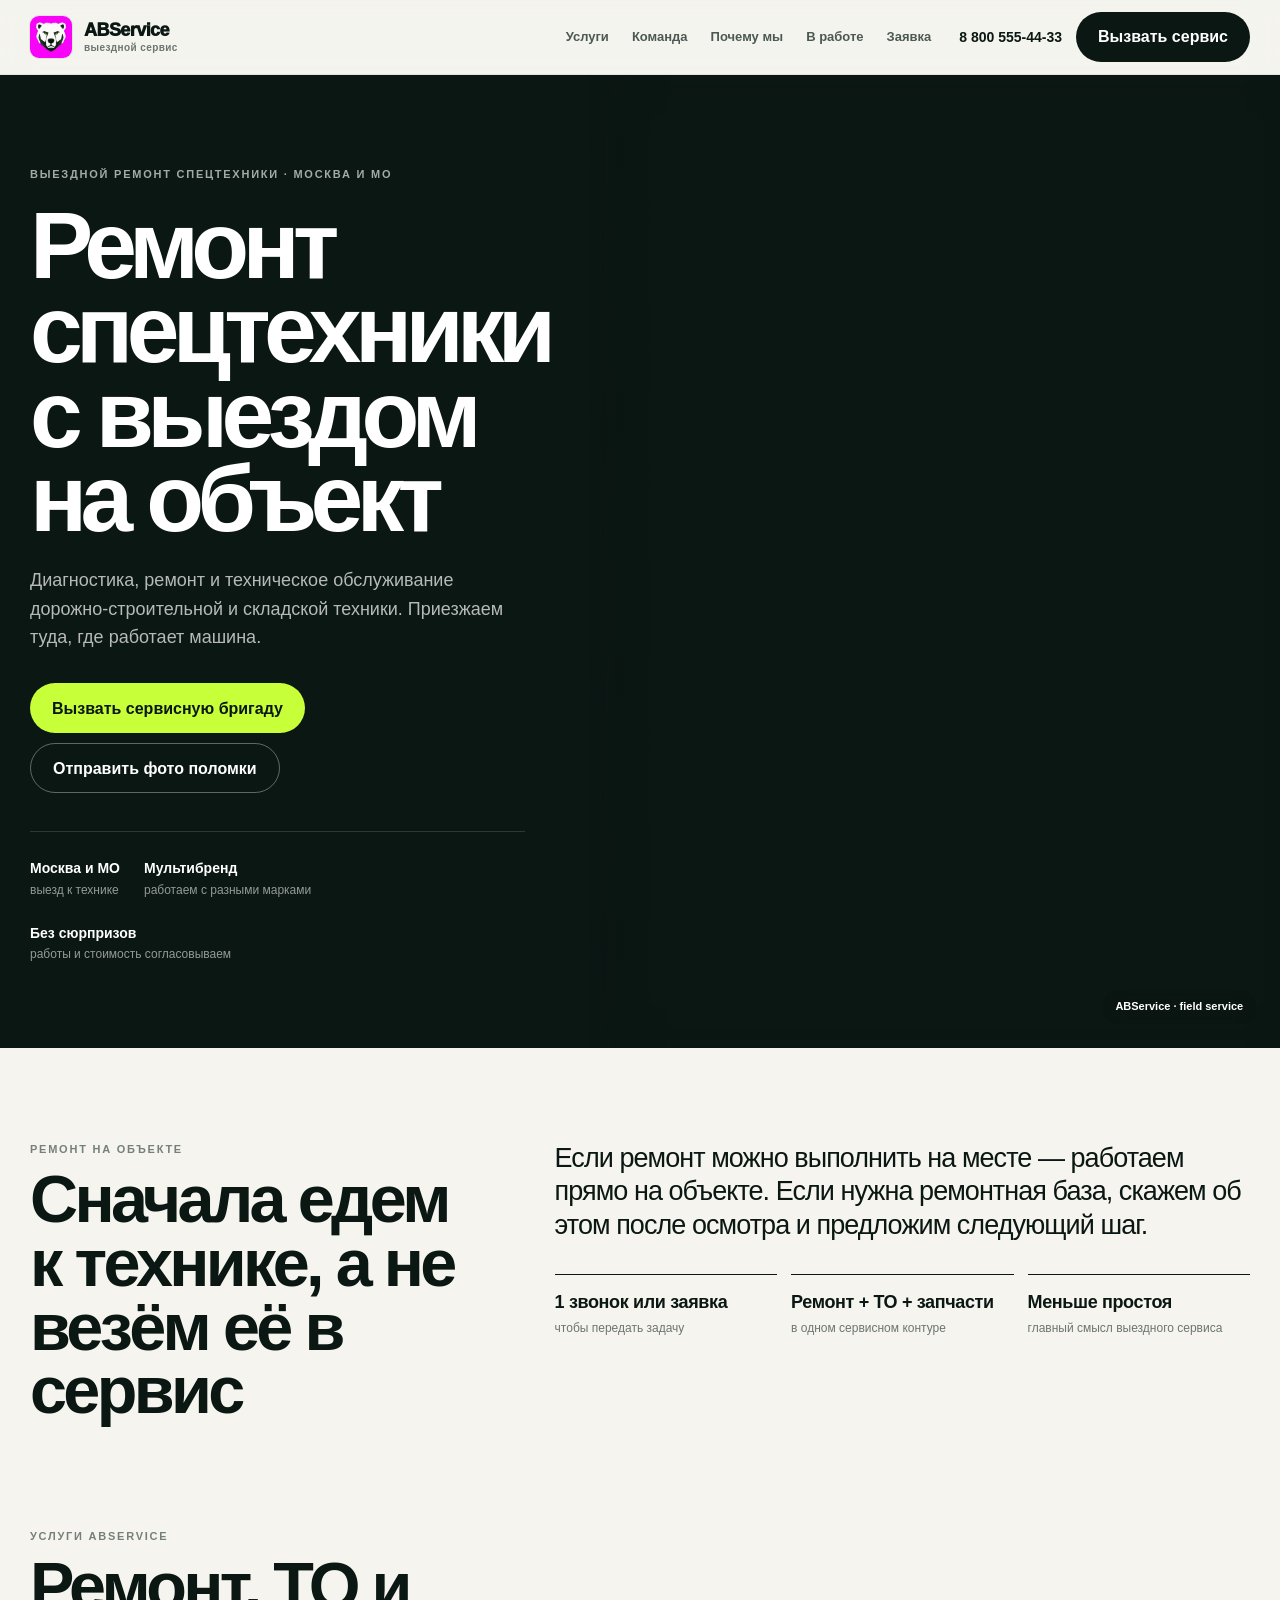
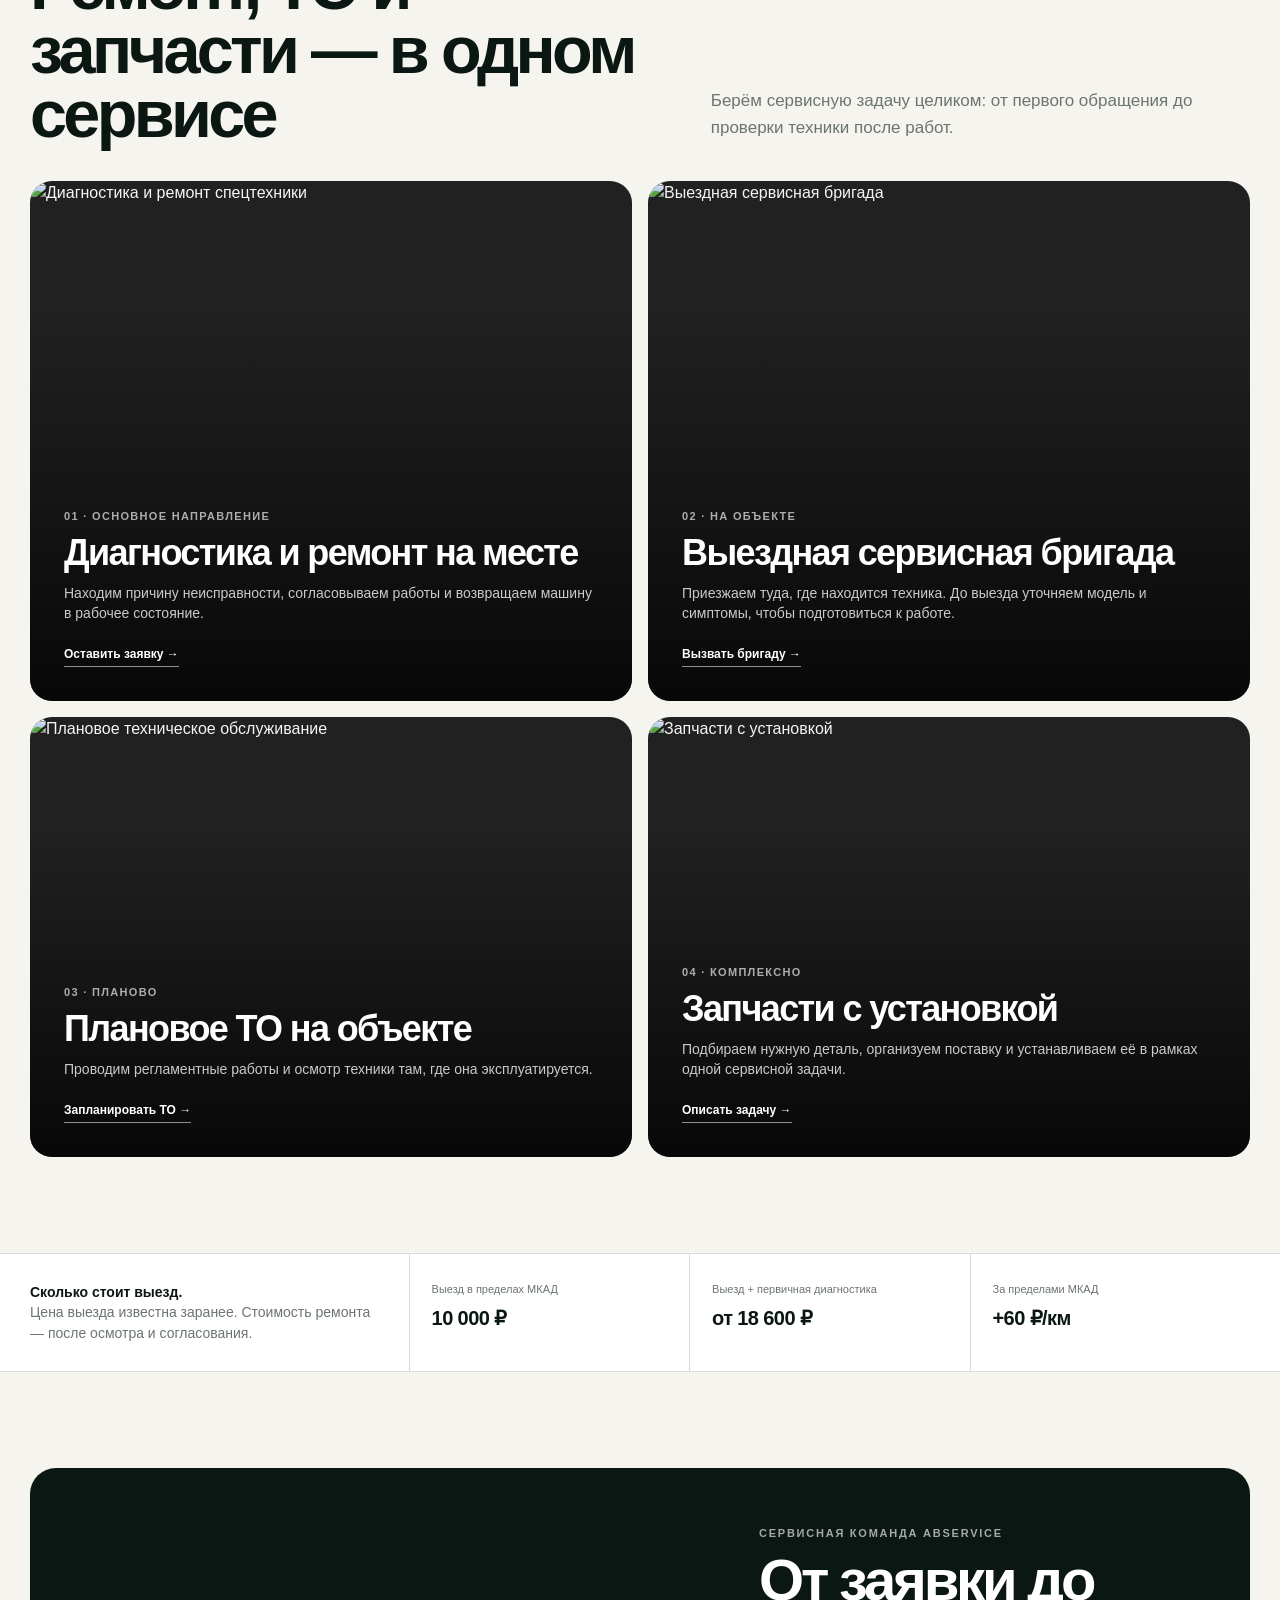
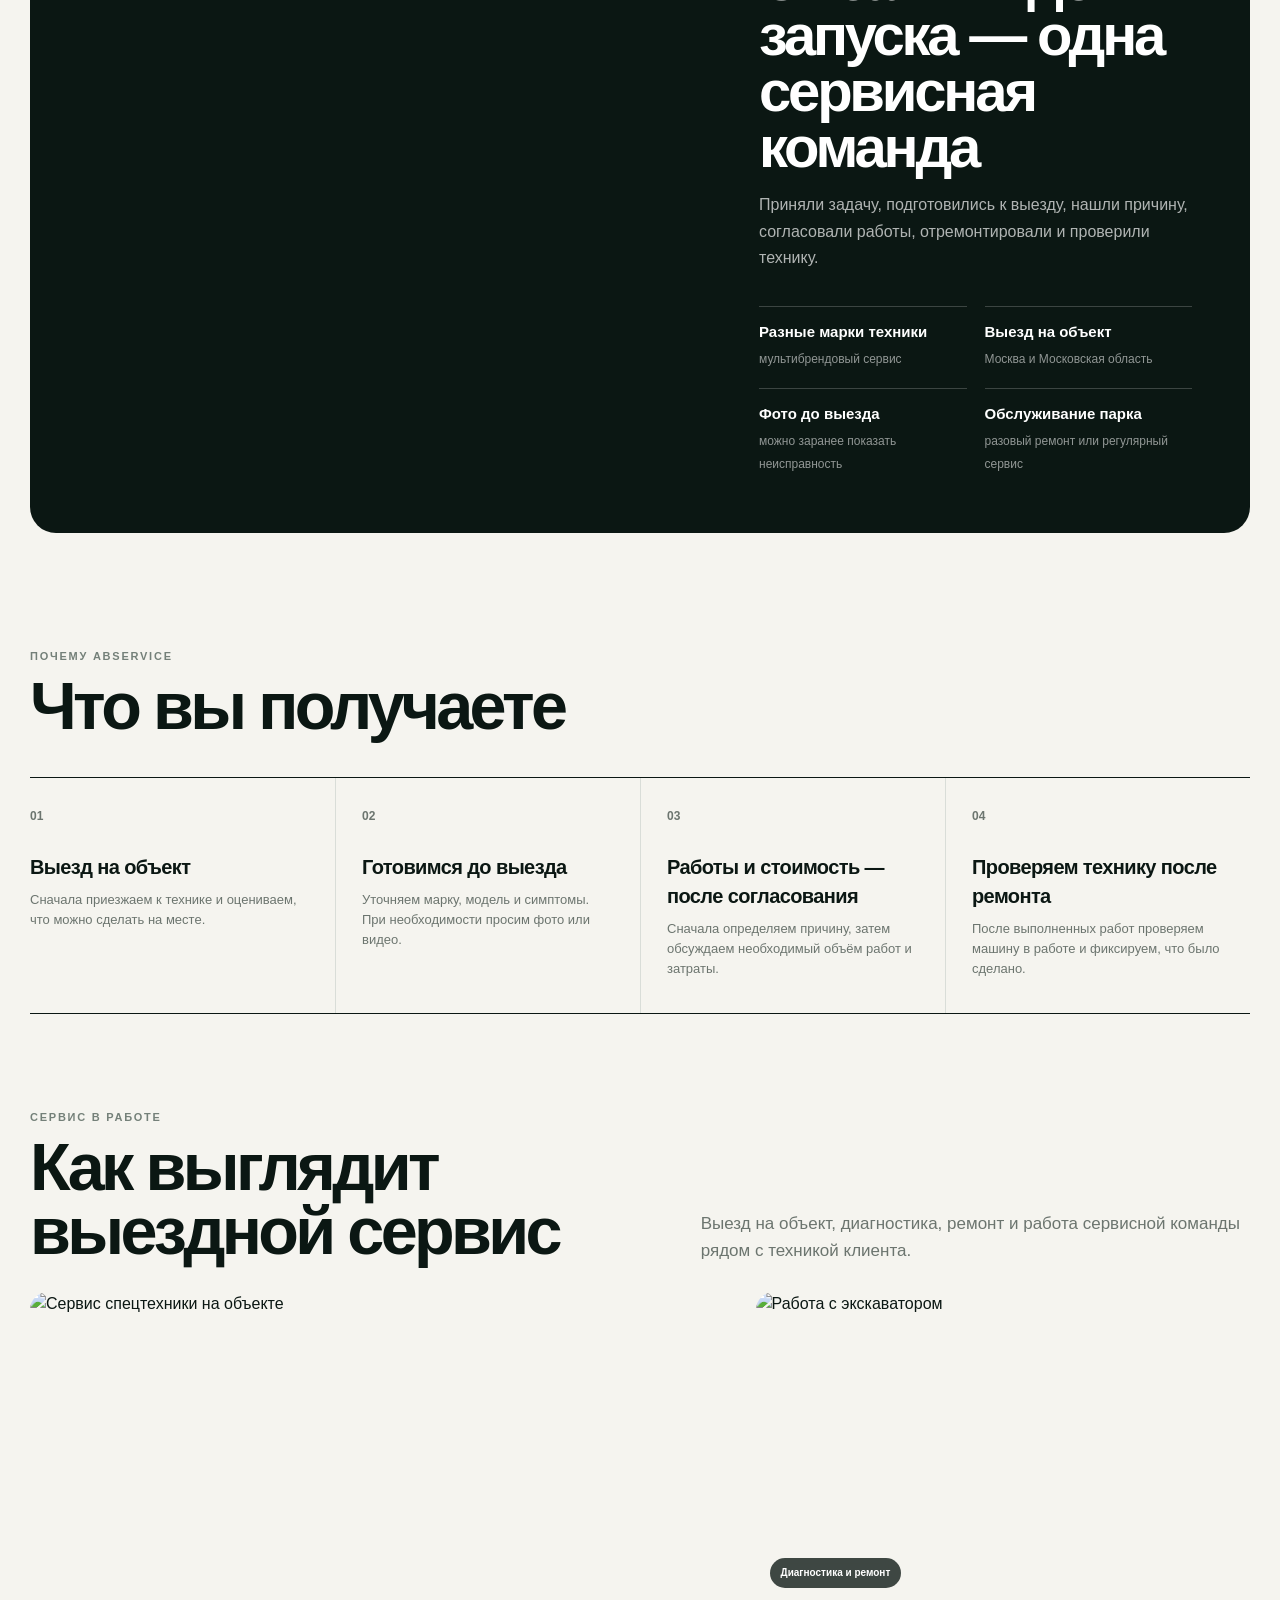
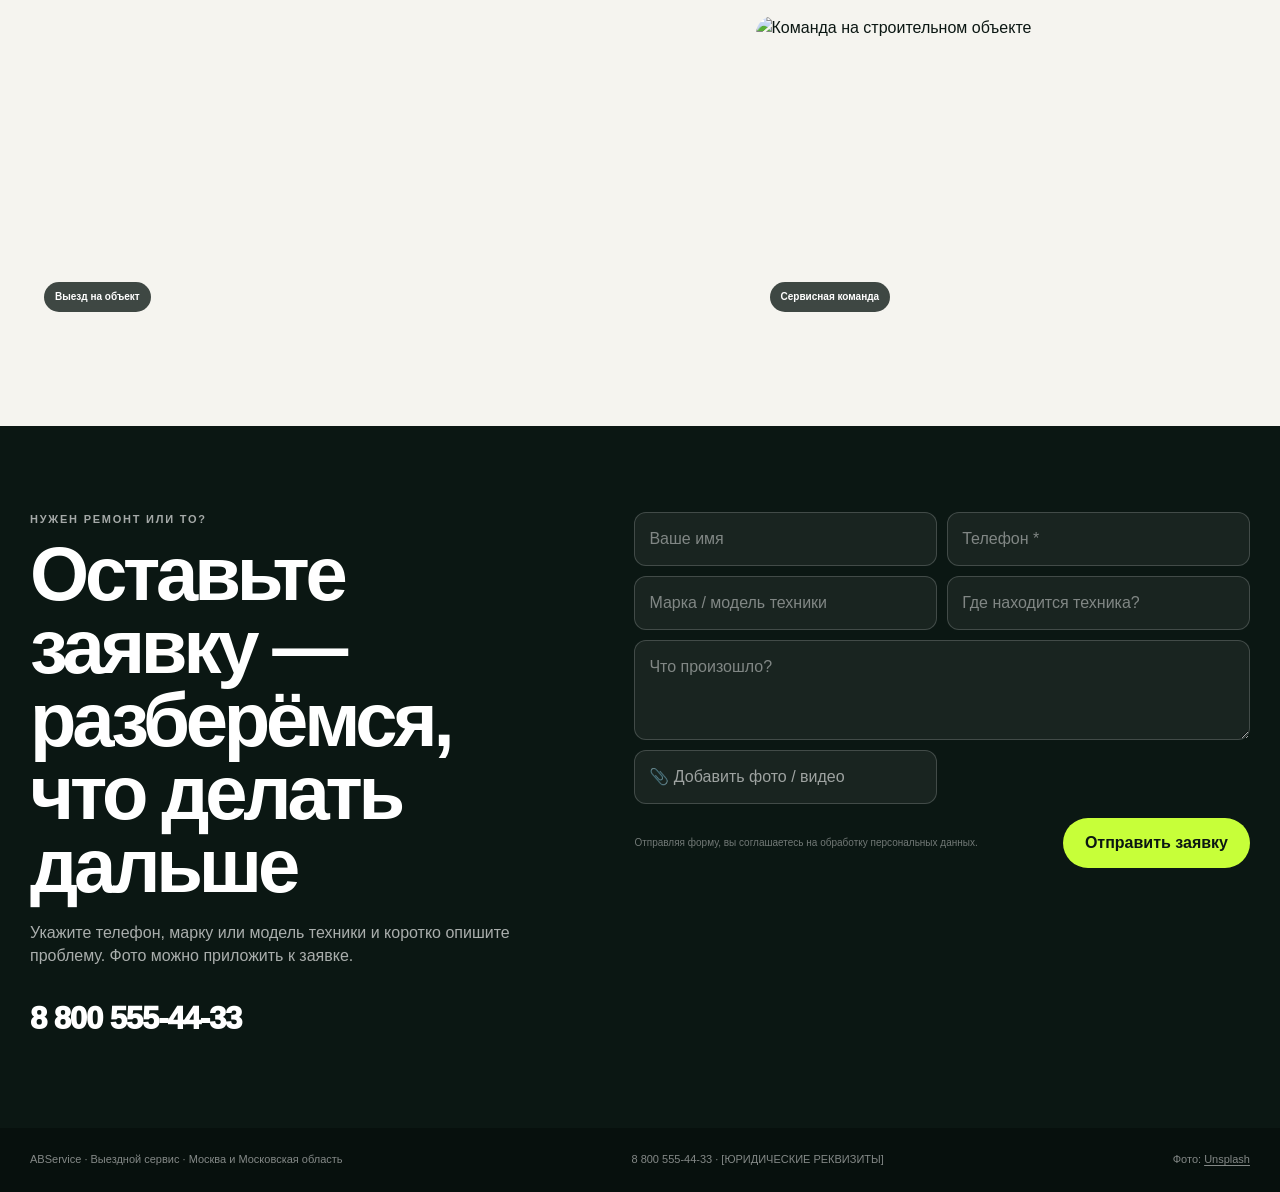
==== commit 41c0b18d: "Rewrite ABService headings and copy from service benchmark" ====
--- a/index.html
+++ b/index.html
@@ -4,23 +4,23 @@
   <meta charset="utf-8">
   <meta name="viewport" content="width=device-width,initial-scale=1,viewport-fit=cover">
   <meta name="theme-color" content="#0b1713">
-  <meta name="description" content="ABService — выездной сервис дорожно-строительной и складской техники в Москве и Московской области. Диагностика, ремонт, ТО и обслуживание парка на объекте.">
-  <meta name="abservice-build" content="2026-08-17-service-editorial-v2">
-  <title>ABService — выездной сервис спецтехники в Москве и МО</title>
+  <meta name="description" content="ABService — выездной ремонт и обслуживание дорожно-строительной и складской техники в Москве и Московской области. Диагностика, ремонт, ТО и запчасти на объекте.">
+  <meta name="abservice-build" content="2026-08-17-headlines-v3">
+  <title>ABService — выездной ремонт спецтехники в Москве и МО</title>
   <link rel="stylesheet" href="site.css">
 </head>
 <body>
 <header>
   <div class="container nav-wrap">
     <a class="brand" href="#top" aria-label="ABService">
-      <img class="brand-logo" src="[data-uri]" alt="ABService">
+      <img class="brand-logo" src="abservice-logo.svg" alt="ABService">
       <span class="brand-text">ABService<small>выездной сервис</small></span>
     </a>
     <nav class="nav">
       <a href="#services">Услуги</a>
-      <a href="#team">Сервисная служба</a>
-      <a href="#advantages">Преимущества</a>
-      <a href="#gallery">Галерея</a>
+      <a href="#team">Команда</a>
+      <a href="#advantages">Почему мы</a>
+      <a href="#gallery">В работе</a>
       <a href="#request">Заявка</a>
     </nav>
     <div class="nav-actions">
@@ -34,17 +34,17 @@
   <section class="hero">
     <div class="hero-grid">
       <div class="hero-copy">
-        <div class="eyebrow light">Выездной сервис на вашем объекте</div>
-        <h1>Возвращаем технику в работу</h1>
-        <p>Диагностика, ремонт и техническое обслуживание дорожно-строительной и складской техники в Москве и Московской области.</p>
+        <div class="eyebrow light">Выездной ремонт спецтехники · Москва и МО</div>
+        <h1>Ремонт спецтехники с выездом на объект</h1>
+        <p>Диагностика, ремонт и техническое обслуживание дорожно-строительной и складской техники. Приезжаем туда, где работает машина.</p>
         <div class="hero-actions">
           <a class="btn btn-accent" href="#request">Вызвать сервисную бригаду</a>
           <a class="btn btn-outline" href="#request" data-photo>Отправить фото поломки</a>
         </div>
         <div class="hero-meta">
-          <div><strong>Москва и МО</strong>выезд непосредственно на объект</div>
-          <div><strong>Мультибренд</strong>российская и импортная техника</div>
-          <div><strong>Понятный процесс</strong>работы и стоимость согласовываем</div>
+          <div><strong>Москва и МО</strong>выезд к технике</div>
+          <div><strong>Мультибренд</strong>работаем с разными марками</div>
+          <div><strong>Без сюрпризов</strong>работы и стоимость согласовываем</div>
         </div>
       </div>
       <div class="hero-photo"><span class="photo-label">ABService · field service</span></div>
@@ -54,15 +54,15 @@
   <section class="intro">
     <div class="container intro-grid">
       <div>
-        <div class="eyebrow">Выездной сервис</div>
-        <h2 class="section-title">Сервис там, где работает ваша техника</h2>
+        <div class="eyebrow">Ремонт на объекте</div>
+        <h2 class="section-title">Сначала едем к технике, а не везём её в сервис</h2>
       </div>
       <div>
-        <p class="intro-copy">Не заставляем клиента организовывать перевозку неисправной машины. Выезжаем на объект, определяем причину проблемы и выполняем необходимые работы на месте, когда это технически возможно.</p>
+        <p class="intro-copy">Если ремонт можно выполнить на месте — работаем прямо на объекте. Если нужна ремонтная база, скажем об этом после осмотра и предложим следующий шаг.</p>
         <div class="intro-side" style="margin-top:32px">
-          <div class="metric"><strong>1 обращение</strong><span>телефон или короткая заявка</span></div>
-          <div class="metric"><strong>1 сервисный контур</strong><span>диагностика, ремонт, ТО и запчасти</span></div>
-          <div class="metric"><strong>1 цель</strong><span>минимизировать простой техники</span></div>
+          <div class="metric"><strong>1 звонок или заявка</strong><span>чтобы передать задачу</span></div>
+          <div class="metric"><strong>Ремонт + ТО + запчасти</strong><span>в одном сервисном контуре</span></div>
+          <div class="metric"><strong>Меньше простоя</strong><span>главный смысл выездного сервиса</span></div>
         </div>
       </div>
     </div>
@@ -72,45 +72,45 @@
     <div class="container">
       <div class="services-head">
         <div>
-          <div class="eyebrow">Наша сервисная служба</div>
-          <h2 class="section-title">Что мы делаем</h2>
-        </div>
-        <p class="section-lead">Четыре понятных направления без технической энциклопедии на главной странице.</p>
+          <div class="eyebrow">Услуги ABService</div>
+          <h2 class="section-title">Ремонт, ТО и запчасти — в одном сервисе</h2>
+        </div>
+        <p class="section-lead">Берём сервисную задачу целиком: от первого обращения до проверки техники после работ.</p>
       </div>
       <div class="service-grid">
         <article class="service-card">
           <img src="https://images.unsplash.com/photo-1759847527374-5b79f6afb28a?auto=format&fit=crop&w=1400&q=80" alt="Диагностика и ремонт спецтехники" loading="lazy">
           <div class="service-content">
             <div class="service-num">01 · Основное направление</div>
-            <h3>Диагностика и ремонт</h3>
-            <p>Определяем причину неисправности, согласовываем необходимый объём работ и возвращаем машину в рабочее состояние.</p>
+            <h3>Диагностика и ремонт на месте</h3>
+            <p>Находим причину неисправности, согласовываем работы и возвращаем машину в рабочее состояние.</p>
             <a class="service-link" href="#request">Оставить заявку →</a>
           </div>
         </article>
         <article class="service-card">
-          <img src="https://images.unsplash.com/photo-1774031059266-7e2a54c690ac?auto=format&fit=crop&w=1400&q=80" alt="Выездной сервис на объекте" loading="lazy">
+          <img src="https://images.unsplash.com/photo-1774031059266-7e2a54c690ac?auto=format&fit=crop&w=1400&q=80" alt="Выездная сервисная бригада" loading="lazy">
           <div class="service-content">
             <div class="service-num">02 · На объекте</div>
-            <h3>Выездной сервис</h3>
-            <p>Механик приезжает туда, где находится техника. До выезда уточняем модель и симптомы, чтобы подготовиться к работе.</p>
+            <h3>Выездная сервисная бригада</h3>
+            <p>Приезжаем туда, где находится техника. До выезда уточняем модель и симптомы, чтобы подготовиться к работе.</p>
             <a class="service-link" href="#request">Вызвать бригаду →</a>
           </div>
         </article>
         <article class="service-card small">
-          <img src="https://images.unsplash.com/photo-1582280776971-087fe7cfa1bd?auto=format&fit=crop&w=1400&q=80" alt="Техническое обслуживание спецтехники" loading="lazy">
+          <img src="https://images.unsplash.com/photo-1582280776971-087fe7cfa1bd?auto=format&fit=crop&w=1400&q=80" alt="Плановое техническое обслуживание" loading="lazy">
           <div class="service-content">
             <div class="service-num">03 · Планово</div>
-            <h3>Техническое обслуживание</h3>
-            <p>Плановые работы, осмотры и обслуживание техники на объекте или в согласованном сервисном контуре.</p>
+            <h3>Плановое ТО на объекте</h3>
+            <p>Проводим регламентные работы и осмотр техники там, где она эксплуатируется.</p>
             <a class="service-link" href="#request">Запланировать ТО →</a>
           </div>
         </article>
         <article class="service-card small">
-          <img src="https://images.unsplash.com/photo-1772550833252-b570dcc0ec5c?auto=format&fit=crop&w=1800&q=82" alt="Запчасти и ремонт спецтехники" loading="lazy">
+          <img src="https://images.unsplash.com/photo-1772550833252-b570dcc0ec5c?auto=format&fit=crop&w=1800&q=82" alt="Запчасти с установкой" loading="lazy">
           <div class="service-content">
             <div class="service-num">04 · Комплексно</div>
-            <h3>Запчасти + ремонт</h3>
-            <p>Подбор необходимой детали, поставка и установка в рамках одной сервисной задачи — без лишних точек ответственности.</p>
+            <h3>Запчасти с установкой</h3>
+            <p>Подбираем нужную деталь, организуем поставку и устанавливаем её в рамках одной сервисной задачи.</p>
             <a class="service-link" href="#request">Описать задачу →</a>
           </div>
         </article>
@@ -121,7 +121,7 @@
   <section class="price-strip" aria-label="Стоимость">
     <div class="container price-grid">
       <div class="price-cell">
-        <div class="price-copy"><strong style="color:var(--ink)">Стоимость без сюрпризов.</strong><br>Выезд известен заранее, ремонтные работы согласовываются после определения неисправности.</div>
+        <div class="price-copy"><strong style="color:var(--ink)">Сколько стоит выезд.</strong><br>Цена выезда известна заранее. Стоимость ремонта — после осмотра и согласования.</div>
       </div>
       <div class="price-cell"><div class="price-label">Выезд в пределах МКАД</div><div class="price-val">10 000 ₽</div></div>
       <div class="price-cell"><div class="price-label">Выезд + первичная диагностика</div><div class="price-val">от 18 600 ₽</div></div>
@@ -134,14 +134,14 @@
       <div class="team-grid">
         <div class="team-photo" role="img" aria-label="Сервисная команда на объекте"></div>
         <div class="team-copy">
-          <div class="eyebrow light">Сервисная служба ABService</div>
-          <h2 class="section-title">Не колл-центр. Техническая команда.</h2>
-          <p>Мы строим сервис вокруг понятной ответственности: принять задачу, подготовиться к выезду, найти причину неисправности, выполнить согласованные работы и проверить технику после ремонта.</p>
+          <div class="eyebrow light">Сервисная команда ABService</div>
+          <h2 class="section-title">От заявки до запуска — одна сервисная команда</h2>
+          <p>Приняли задачу, подготовились к выезду, нашли причину, согласовали работы, отремонтировали и проверили технику.</p>
           <div class="team-points">
-            <div class="team-point"><strong>Мультибрендовый подход</strong><span>работаем с разными марками и типами техники</span></div>
+            <div class="team-point"><strong>Разные марки техники</strong><span>мультибрендовый сервис</span></div>
             <div class="team-point"><strong>Выезд на объект</strong><span>Москва и Московская область</span></div>
-            <div class="team-point"><strong>Фото до выезда</strong><span>можно заранее передать симптомы и визуальную информацию</span></div>
-            <div class="team-point"><strong>Для парка</strong><span>от разовых ремонтов к регулярному обслуживанию</span></div>
+            <div class="team-point"><strong>Фото до выезда</strong><span>можно заранее показать неисправность</span></div>
+            <div class="team-point"><strong>Обслуживание парка</strong><span>разовый ремонт или регулярный сервис</span></div>
           </div>
         </div>
       </div>
@@ -151,12 +151,12 @@
   <section class="advantages" id="advantages">
     <div class="container">
       <div class="eyebrow">Почему ABService</div>
-      <h2 class="section-title">Клиенту нужен результат, а не устройство нашей кухни</h2>
+      <h2 class="section-title">Что вы получаете</h2>
       <div class="adv-grid">
-        <article class="adv"><b>01</b><h3>Быстрый следующий шаг</h3><p>Не нужно разбираться в сервисных терминах. Расскажите, что произошло с машиной — дальше ведём задачу сами.</p></article>
-        <article class="adv"><b>02</b><h3>Подготовка до выезда</h3><p>Уточняем марку, модель и симптомы заранее. При необходимости просим фото или видео неисправности.</p></article>
-        <article class="adv"><b>03</b><h3>Согласование работ</h3><p>После определения причины обсуждаем необходимые работы и стоимость до выполнения дополнительного ремонта.</p></article>
-        <article class="adv"><b>04</b><h3>Проверка результата</h3><p>После выполненных работ проверяем машину в работе и фиксируем, что было сделано.</p></article>
+        <article class="adv"><b>01</b><h3>Выезд на объект</h3><p>Сначала приезжаем к технике и оцениваем, что можно сделать на месте.</p></article>
+        <article class="adv"><b>02</b><h3>Готовимся до выезда</h3><p>Уточняем марку, модель и симптомы. При необходимости просим фото или видео.</p></article>
+        <article class="adv"><b>03</b><h3>Работы и стоимость — после согласования</h3><p>Сначала определяем причину, затем обсуждаем необходимый объём работ и затраты.</p></article>
+        <article class="adv"><b>04</b><h3>Проверяем технику после ремонта</h3><p>После выполненных работ проверяем машину в работе и фиксируем, что было сделано.</p></article>
       </div>
     </div>
   </section>
@@ -166,9 +166,9 @@
       <div class="gallery-head">
         <div>
           <div class="eyebrow">Сервис в работе</div>
-          <h2 class="section-title">Техника. Люди. Объекты.</h2>
-        </div>
-        <p class="section-lead">На следующем этапе заменим временные отраслевые фотографии на реальные кадры ABService — это даст странице ещё больше доверия.</p>
+          <h2 class="section-title">Как выглядит выездной сервис</h2>
+        </div>
+        <p class="section-lead">Выезд на объект, диагностика, ремонт и работа сервисной команды рядом с техникой клиента.</p>
       </div>
       <div class="gallery-grid">
         <div class="gallery-item"><img src="https://images.unsplash.com/photo-1772550833252-b570dcc0ec5c?auto=format&fit=crop&w=1800&q=82" alt="Сервис спецтехники на объекте" loading="lazy"><span class="gallery-cap">Выезд на объект</span></div>
@@ -181,9 +181,9 @@
   <section class="cta" id="request">
     <div class="container cta-grid">
       <div>
-        <div class="eyebrow light">Нужен сервис?</div>
-        <h2 class="section-title">Расскажите, что произошло с техникой</h2>
-        <p class="cta-copy">Оставьте телефон, укажите модель машины и кратко опишите проблему. Если есть фото — его можно приложить к заявке.</p>
+        <div class="eyebrow light">Нужен ремонт или ТО?</div>
+        <h2 class="section-title">Оставьте заявку — разберёмся, что делать дальше</h2>
+        <p class="cta-copy">Укажите телефон, марку или модель техники и коротко опишите проблему. Фото можно приложить к заявке.</p>
         <a class="cta-phone" href="tel:88005554433">8 800 555-44-33</a>
       </div>
       <form class="form" id="leadForm">
@@ -197,10 +197,10 @@
           <input type="file" accept="image/*,video/*" multiple hidden>
         </label>
         <div class="form-row">
-          <div class="consent">Отправляя форму, вы соглашаетесь на обработку персональных данных. Перед рекламным запуском необходимо добавить фактическую политику конфиденциальности и подключить CRM/почту.</div>
+          <div class="consent">Отправляя форму, вы соглашаетесь на обработку персональных данных.</div>
           <button class="btn btn-accent" type="submit">Отправить заявку</button>
         </div>
-        <div class="status" id="status">Форма заполнена. Для приёма реальных заявок осталось подключить CRM или почтовый обработчик.</div>
+        <div class="status" id="status">Форма пока работает в демонстрационном режиме. Для срочного обращения позвоните по номеру 8 800 555-44-33.</div>
       </form>
     </div>
   </section>
@@ -210,7 +210,7 @@
   <div class="container footer-grid">
     <span>ABService · Выездной сервис · Москва и Московская область</span>
     <span>8 800 555-44-33 · [ЮРИДИЧЕСКИЕ РЕКВИЗИТЫ]</span>
-    <span class="credits">Временные отраслевые фото: <a href="https://unsplash.com" target="_blank" rel="noopener">Unsplash</a></span>
+    <span class="credits">Фото: <a href="https://unsplash.com" target="_blank" rel="noopener">Unsplash</a></span>
   </div>
 </footer>
 
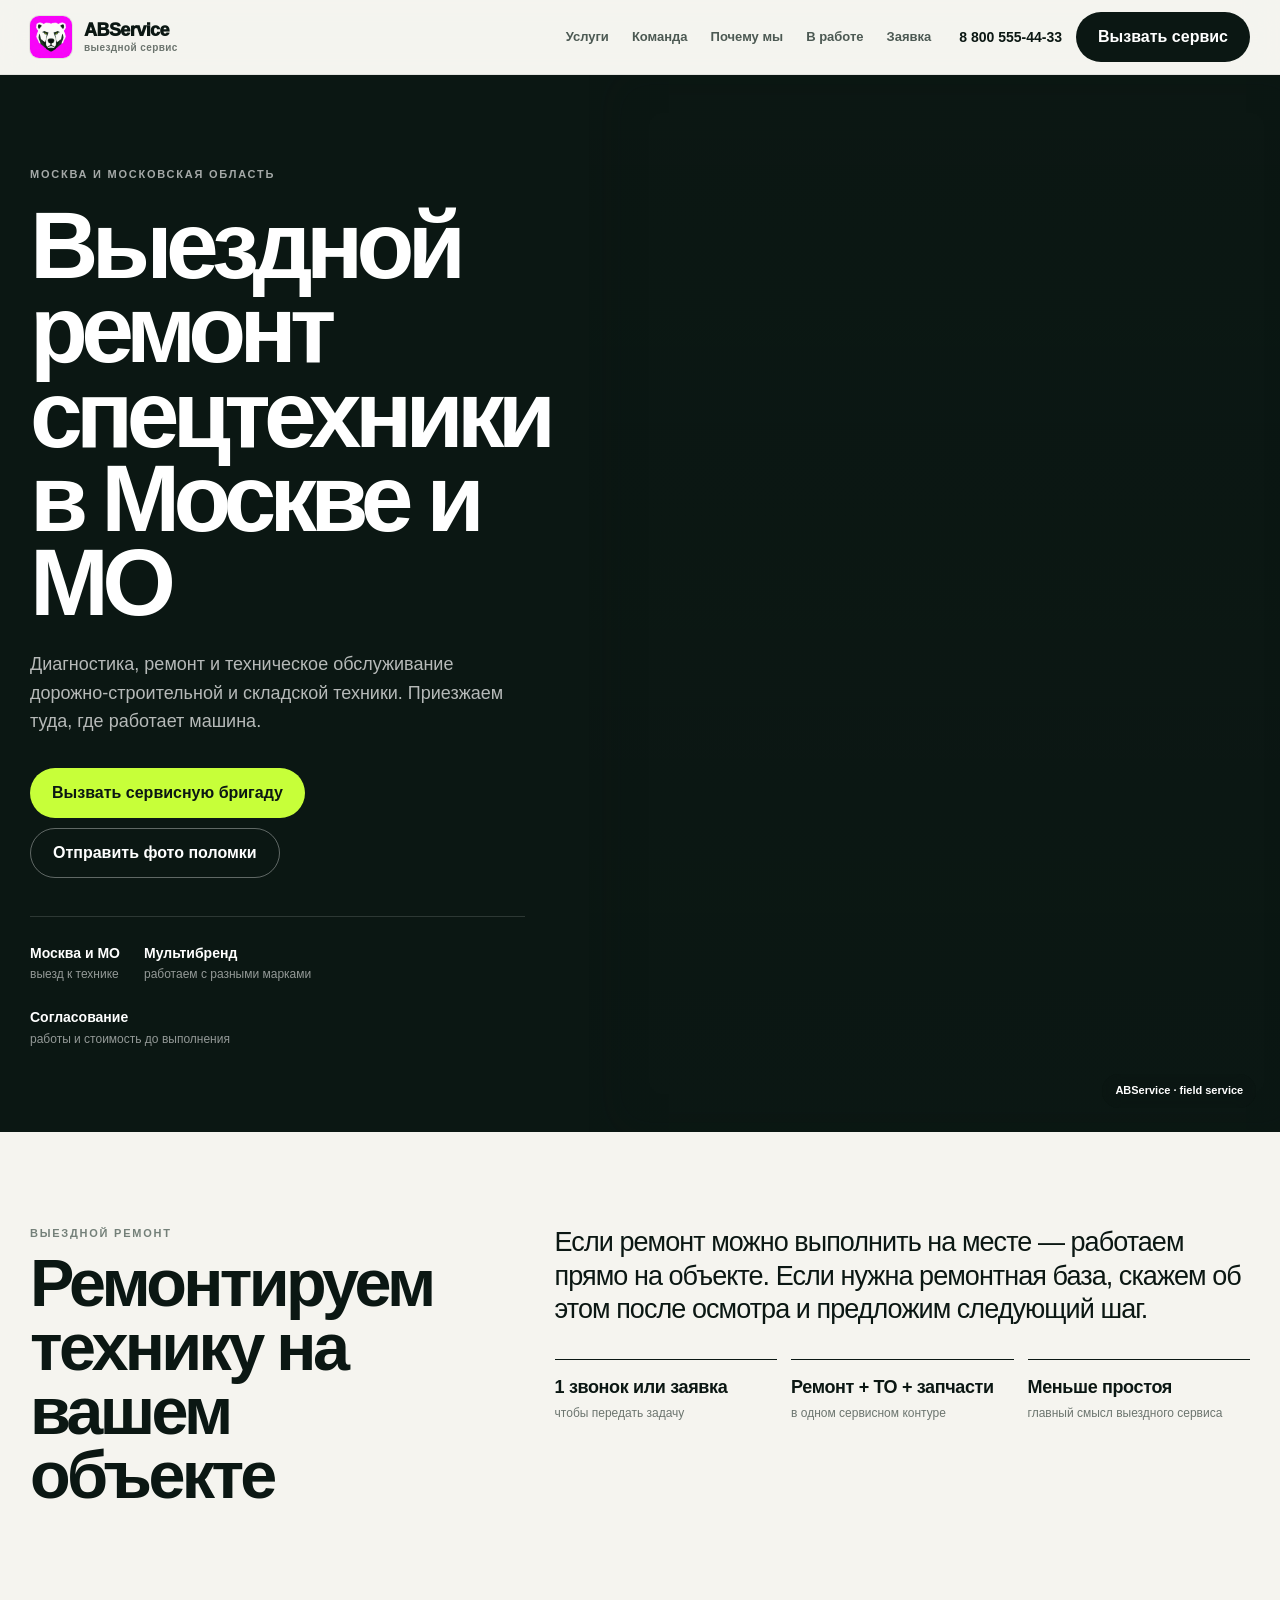
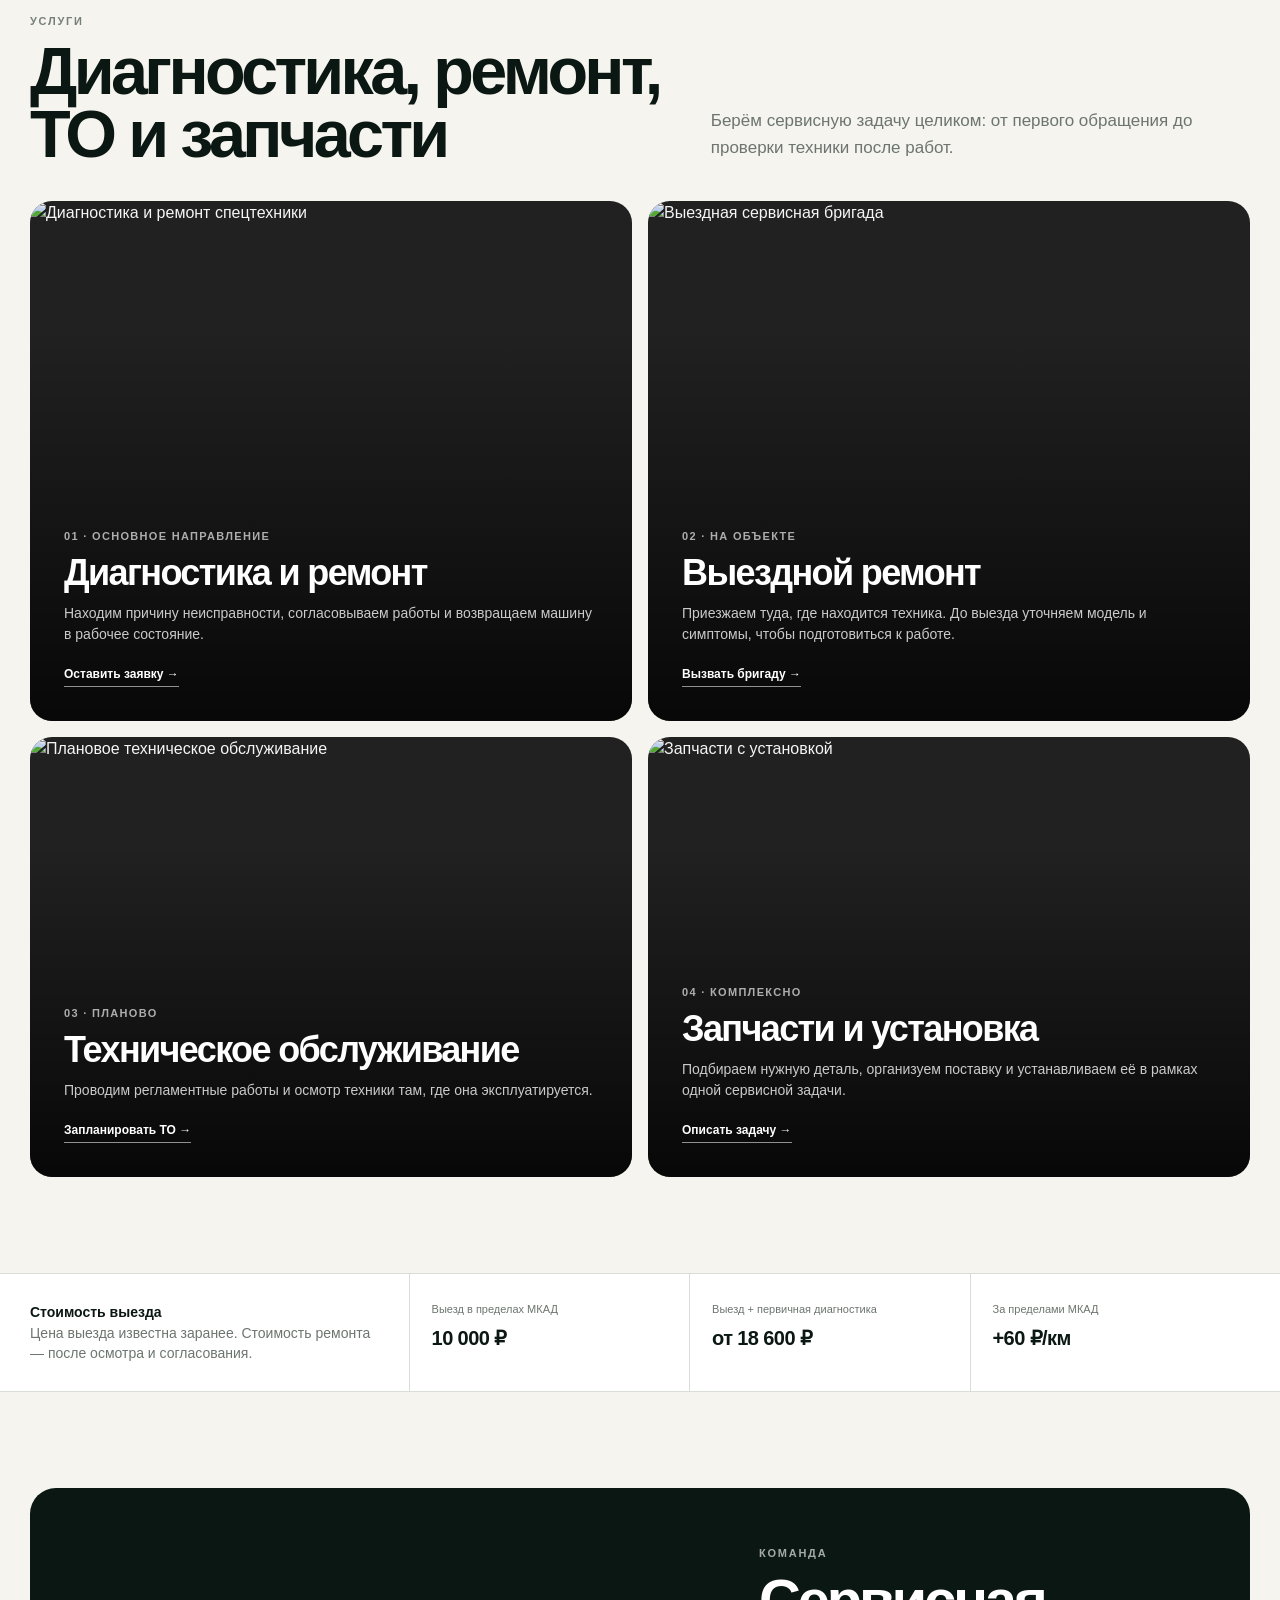
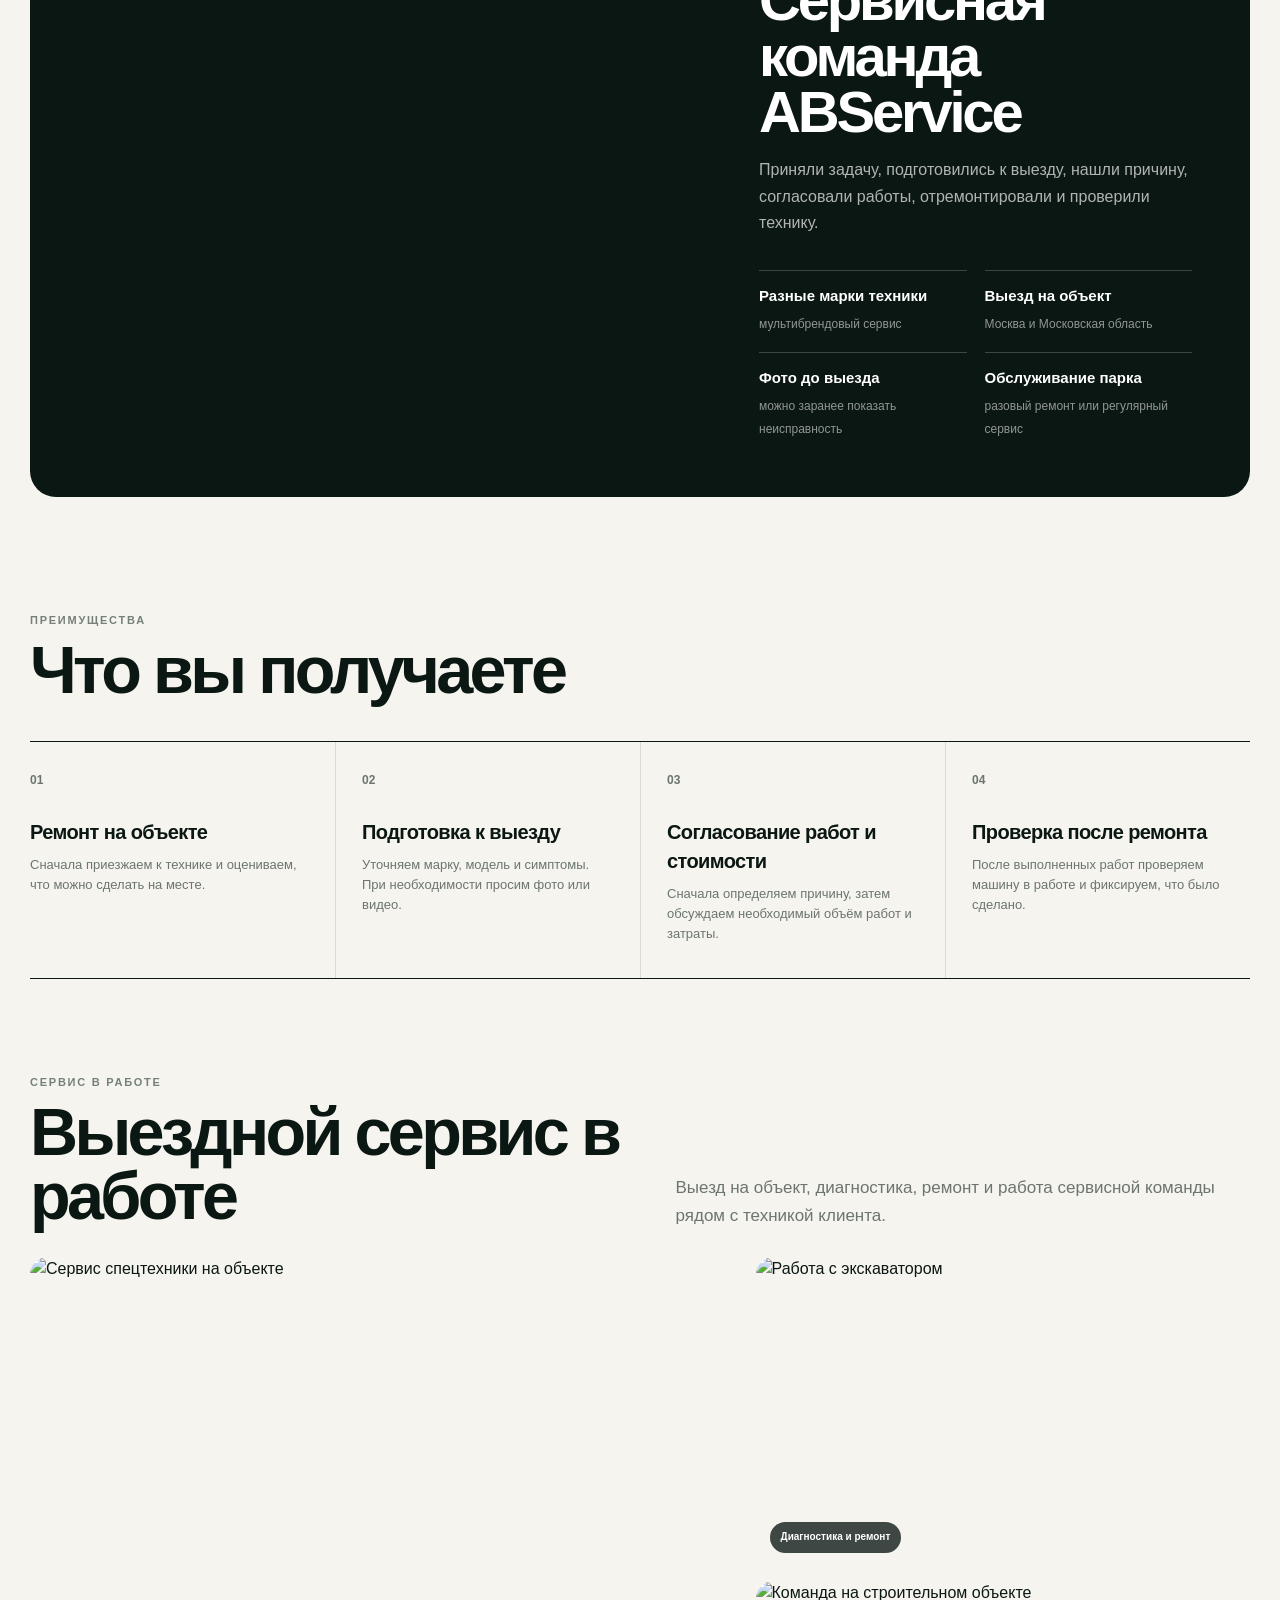
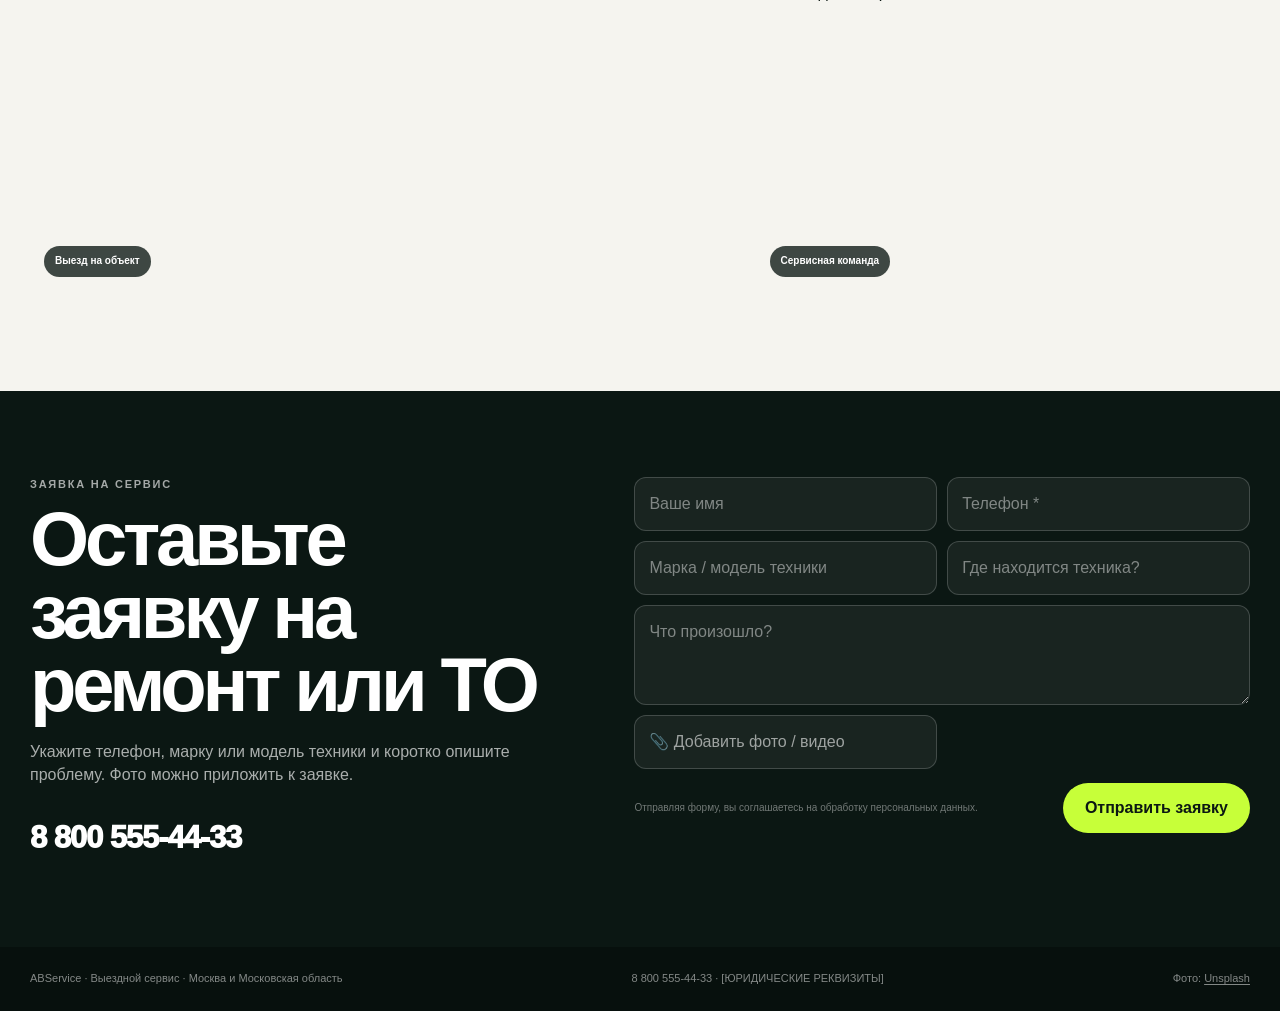
==== commit 9dd4b991: "Make ABService headings direct and client-focused" ====
--- a/index.html
+++ b/index.html
@@ -5,7 +5,7 @@
   <meta name="viewport" content="width=device-width,initial-scale=1,viewport-fit=cover">
   <meta name="theme-color" content="#0b1713">
   <meta name="description" content="ABService — выездной ремонт и обслуживание дорожно-строительной и складской техники в Москве и Московской области. Диагностика, ремонт, ТО и запчасти на объекте.">
-  <meta name="abservice-build" content="2026-08-17-headlines-v3">
+  <meta name="abservice-build" content="2026-08-17-headlines-v4-direct">
   <title>ABService — выездной ремонт спецтехники в Москве и МО</title>
   <link rel="stylesheet" href="site.css">
 </head>
@@ -34,8 +34,8 @@
   <section class="hero">
     <div class="hero-grid">
       <div class="hero-copy">
-        <div class="eyebrow light">Выездной ремонт спецтехники · Москва и МО</div>
-        <h1>Ремонт спецтехники с выездом на объект</h1>
+        <div class="eyebrow light">Москва и Московская область</div>
+        <h1>Выездной ремонт спецтехники в Москве и МО</h1>
         <p>Диагностика, ремонт и техническое обслуживание дорожно-строительной и складской техники. Приезжаем туда, где работает машина.</p>
         <div class="hero-actions">
           <a class="btn btn-accent" href="#request">Вызвать сервисную бригаду</a>
@@ -44,7 +44,7 @@
         <div class="hero-meta">
           <div><strong>Москва и МО</strong>выезд к технике</div>
           <div><strong>Мультибренд</strong>работаем с разными марками</div>
-          <div><strong>Без сюрпризов</strong>работы и стоимость согласовываем</div>
+          <div><strong>Согласование</strong>работы и стоимость до выполнения</div>
         </div>
       </div>
       <div class="hero-photo"><span class="photo-label">ABService · field service</span></div>
@@ -54,8 +54,8 @@
   <section class="intro">
     <div class="container intro-grid">
       <div>
-        <div class="eyebrow">Ремонт на объекте</div>
-        <h2 class="section-title">Сначала едем к технике, а не везём её в сервис</h2>
+        <div class="eyebrow">Выездной ремонт</div>
+        <h2 class="section-title">Ремонтируем технику на вашем объекте</h2>
       </div>
       <div>
         <p class="intro-copy">Если ремонт можно выполнить на месте — работаем прямо на объекте. Если нужна ремонтная база, скажем об этом после осмотра и предложим следующий шаг.</p>
@@ -72,8 +72,8 @@
     <div class="container">
       <div class="services-head">
         <div>
-          <div class="eyebrow">Услуги ABService</div>
-          <h2 class="section-title">Ремонт, ТО и запчасти — в одном сервисе</h2>
+          <div class="eyebrow">Услуги</div>
+          <h2 class="section-title">Диагностика, ремонт, ТО и запчасти</h2>
         </div>
         <p class="section-lead">Берём сервисную задачу целиком: от первого обращения до проверки техники после работ.</p>
       </div>
@@ -82,7 +82,7 @@
           <img src="https://images.unsplash.com/photo-1759847527374-5b79f6afb28a?auto=format&fit=crop&w=1400&q=80" alt="Диагностика и ремонт спецтехники" loading="lazy">
           <div class="service-content">
             <div class="service-num">01 · Основное направление</div>
-            <h3>Диагностика и ремонт на месте</h3>
+            <h3>Диагностика и ремонт</h3>
             <p>Находим причину неисправности, согласовываем работы и возвращаем машину в рабочее состояние.</p>
             <a class="service-link" href="#request">Оставить заявку →</a>
           </div>
@@ -91,7 +91,7 @@
           <img src="https://images.unsplash.com/photo-1774031059266-7e2a54c690ac?auto=format&fit=crop&w=1400&q=80" alt="Выездная сервисная бригада" loading="lazy">
           <div class="service-content">
             <div class="service-num">02 · На объекте</div>
-            <h3>Выездная сервисная бригада</h3>
+            <h3>Выездной ремонт</h3>
             <p>Приезжаем туда, где находится техника. До выезда уточняем модель и симптомы, чтобы подготовиться к работе.</p>
             <a class="service-link" href="#request">Вызвать бригаду →</a>
           </div>
@@ -100,7 +100,7 @@
           <img src="https://images.unsplash.com/photo-1582280776971-087fe7cfa1bd?auto=format&fit=crop&w=1400&q=80" alt="Плановое техническое обслуживание" loading="lazy">
           <div class="service-content">
             <div class="service-num">03 · Планово</div>
-            <h3>Плановое ТО на объекте</h3>
+            <h3>Техническое обслуживание</h3>
             <p>Проводим регламентные работы и осмотр техники там, где она эксплуатируется.</p>
             <a class="service-link" href="#request">Запланировать ТО →</a>
           </div>
@@ -109,7 +109,7 @@
           <img src="https://images.unsplash.com/photo-1772550833252-b570dcc0ec5c?auto=format&fit=crop&w=1800&q=82" alt="Запчасти с установкой" loading="lazy">
           <div class="service-content">
             <div class="service-num">04 · Комплексно</div>
-            <h3>Запчасти с установкой</h3>
+            <h3>Запчасти и установка</h3>
             <p>Подбираем нужную деталь, организуем поставку и устанавливаем её в рамках одной сервисной задачи.</p>
             <a class="service-link" href="#request">Описать задачу →</a>
           </div>
@@ -121,7 +121,7 @@
   <section class="price-strip" aria-label="Стоимость">
     <div class="container price-grid">
       <div class="price-cell">
-        <div class="price-copy"><strong style="color:var(--ink)">Сколько стоит выезд.</strong><br>Цена выезда известна заранее. Стоимость ремонта — после осмотра и согласования.</div>
+        <div class="price-copy"><strong style="color:var(--ink)">Стоимость выезда</strong><br>Цена выезда известна заранее. Стоимость ремонта — после осмотра и согласования.</div>
       </div>
       <div class="price-cell"><div class="price-label">Выезд в пределах МКАД</div><div class="price-val">10 000 ₽</div></div>
       <div class="price-cell"><div class="price-label">Выезд + первичная диагностика</div><div class="price-val">от 18 600 ₽</div></div>
@@ -134,8 +134,8 @@
       <div class="team-grid">
         <div class="team-photo" role="img" aria-label="Сервисная команда на объекте"></div>
         <div class="team-copy">
-          <div class="eyebrow light">Сервисная команда ABService</div>
-          <h2 class="section-title">От заявки до запуска — одна сервисная команда</h2>
+          <div class="eyebrow light">Команда</div>
+          <h2 class="section-title">Сервисная команда ABService</h2>
           <p>Приняли задачу, подготовились к выезду, нашли причину, согласовали работы, отремонтировали и проверили технику.</p>
           <div class="team-points">
             <div class="team-point"><strong>Разные марки техники</strong><span>мультибрендовый сервис</span></div>
@@ -150,13 +150,13 @@
 
   <section class="advantages" id="advantages">
     <div class="container">
-      <div class="eyebrow">Почему ABService</div>
+      <div class="eyebrow">Преимущества</div>
       <h2 class="section-title">Что вы получаете</h2>
       <div class="adv-grid">
-        <article class="adv"><b>01</b><h3>Выезд на объект</h3><p>Сначала приезжаем к технике и оцениваем, что можно сделать на месте.</p></article>
-        <article class="adv"><b>02</b><h3>Готовимся до выезда</h3><p>Уточняем марку, модель и симптомы. При необходимости просим фото или видео.</p></article>
-        <article class="adv"><b>03</b><h3>Работы и стоимость — после согласования</h3><p>Сначала определяем причину, затем обсуждаем необходимый объём работ и затраты.</p></article>
-        <article class="adv"><b>04</b><h3>Проверяем технику после ремонта</h3><p>После выполненных работ проверяем машину в работе и фиксируем, что было сделано.</p></article>
+        <article class="adv"><b>01</b><h3>Ремонт на объекте</h3><p>Сначала приезжаем к технике и оцениваем, что можно сделать на месте.</p></article>
+        <article class="adv"><b>02</b><h3>Подготовка к выезду</h3><p>Уточняем марку, модель и симптомы. При необходимости просим фото или видео.</p></article>
+        <article class="adv"><b>03</b><h3>Согласование работ и стоимости</h3><p>Сначала определяем причину, затем обсуждаем необходимый объём работ и затраты.</p></article>
+        <article class="adv"><b>04</b><h3>Проверка после ремонта</h3><p>После выполненных работ проверяем машину в работе и фиксируем, что было сделано.</p></article>
       </div>
     </div>
   </section>
@@ -166,7 +166,7 @@
       <div class="gallery-head">
         <div>
           <div class="eyebrow">Сервис в работе</div>
-          <h2 class="section-title">Как выглядит выездной сервис</h2>
+          <h2 class="section-title">Выездной сервис в работе</h2>
         </div>
         <p class="section-lead">Выезд на объект, диагностика, ремонт и работа сервисной команды рядом с техникой клиента.</p>
       </div>
@@ -181,8 +181,8 @@
   <section class="cta" id="request">
     <div class="container cta-grid">
       <div>
-        <div class="eyebrow light">Нужен ремонт или ТО?</div>
-        <h2 class="section-title">Оставьте заявку — разберёмся, что делать дальше</h2>
+        <div class="eyebrow light">Заявка на сервис</div>
+        <h2 class="section-title">Оставьте заявку на ремонт или ТО</h2>
         <p class="cta-copy">Укажите телефон, марку или модель техники и коротко опишите проблему. Фото можно приложить к заявке.</p>
         <a class="cta-phone" href="tel:88005554433">8 800 555-44-33</a>
       </div>
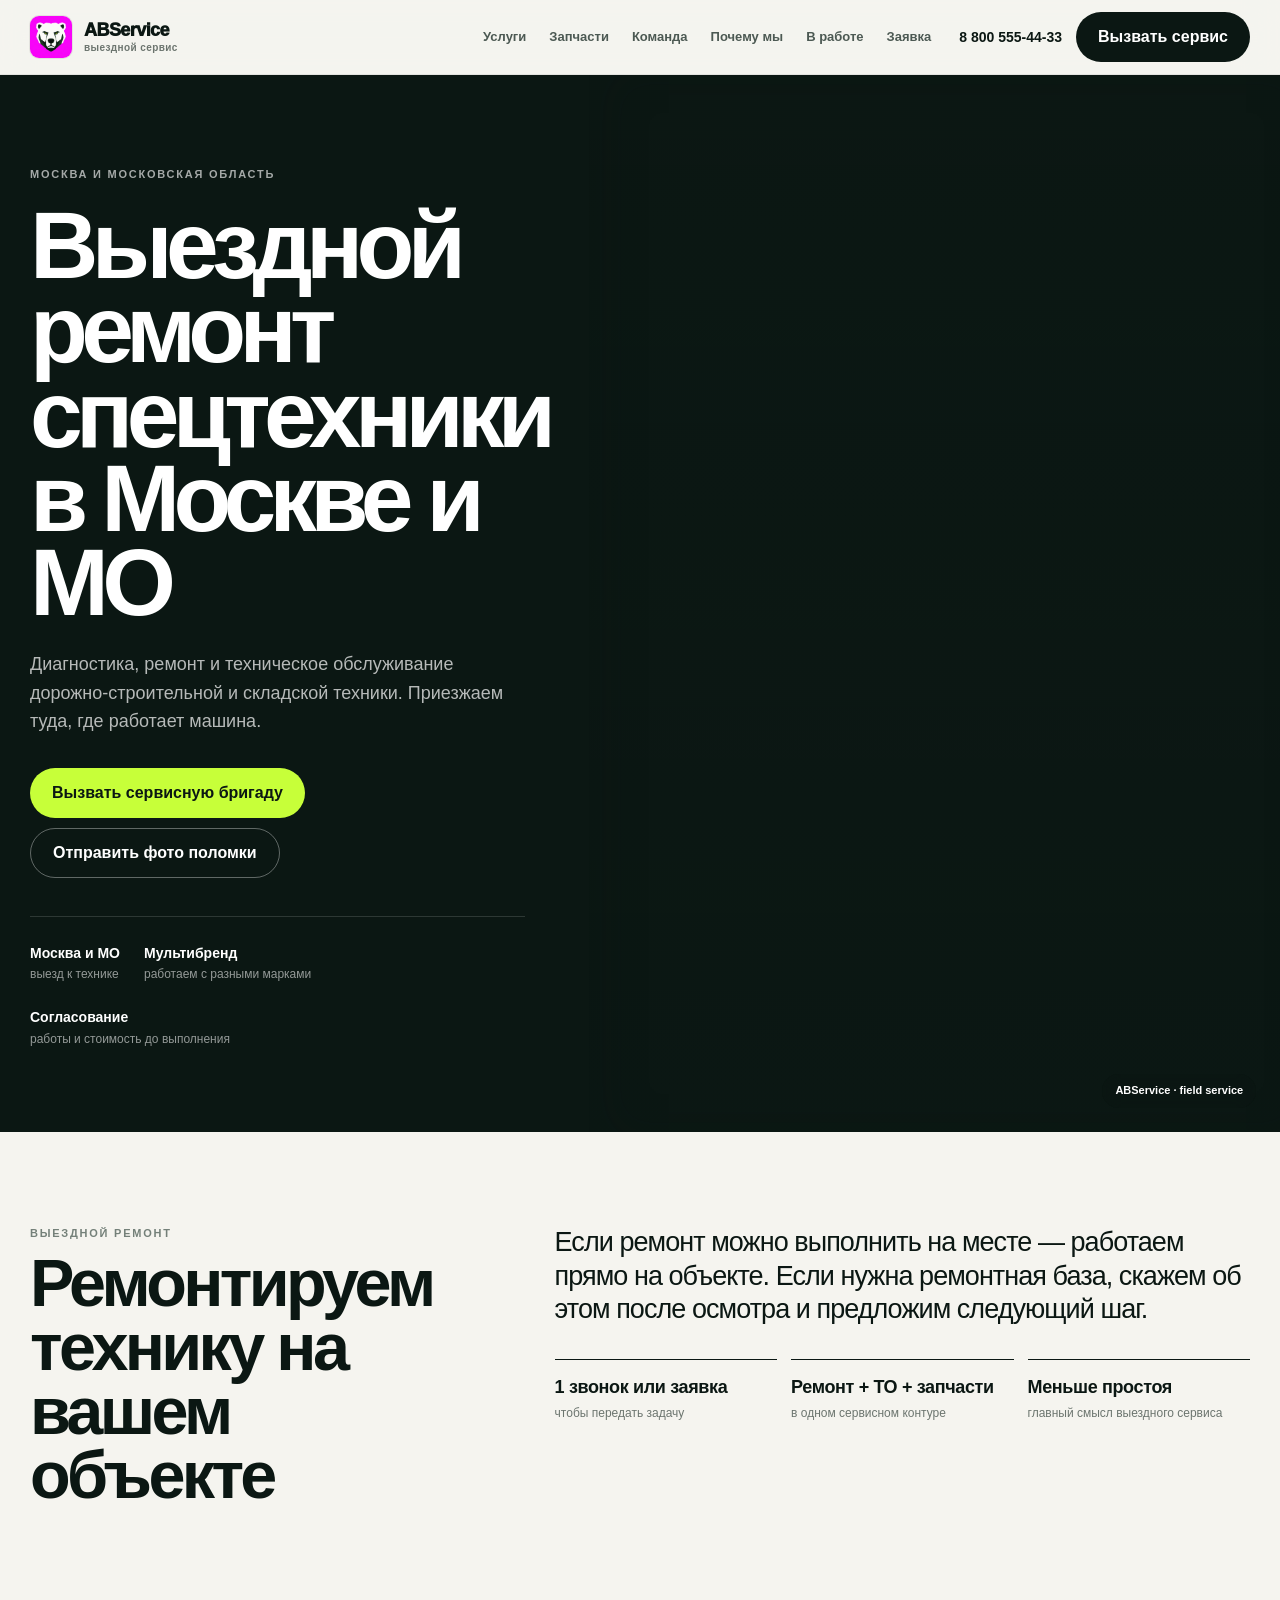
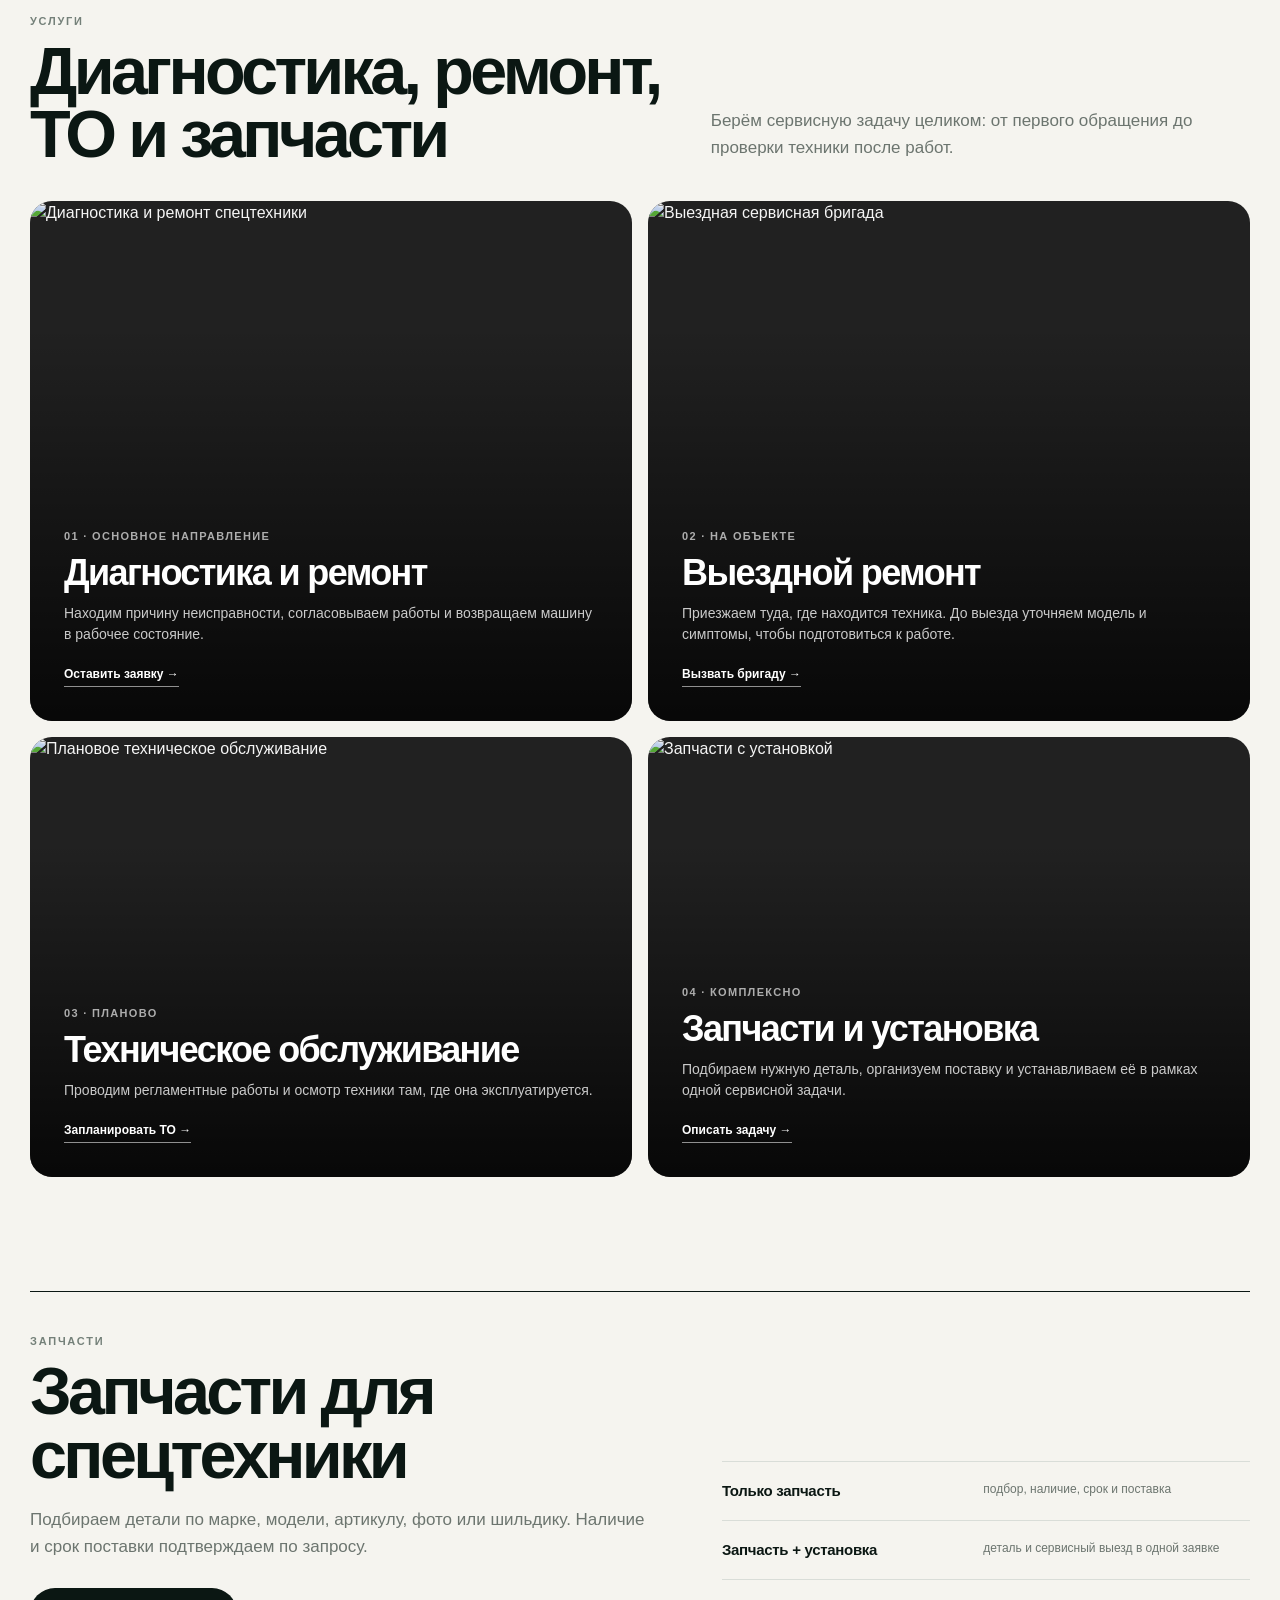
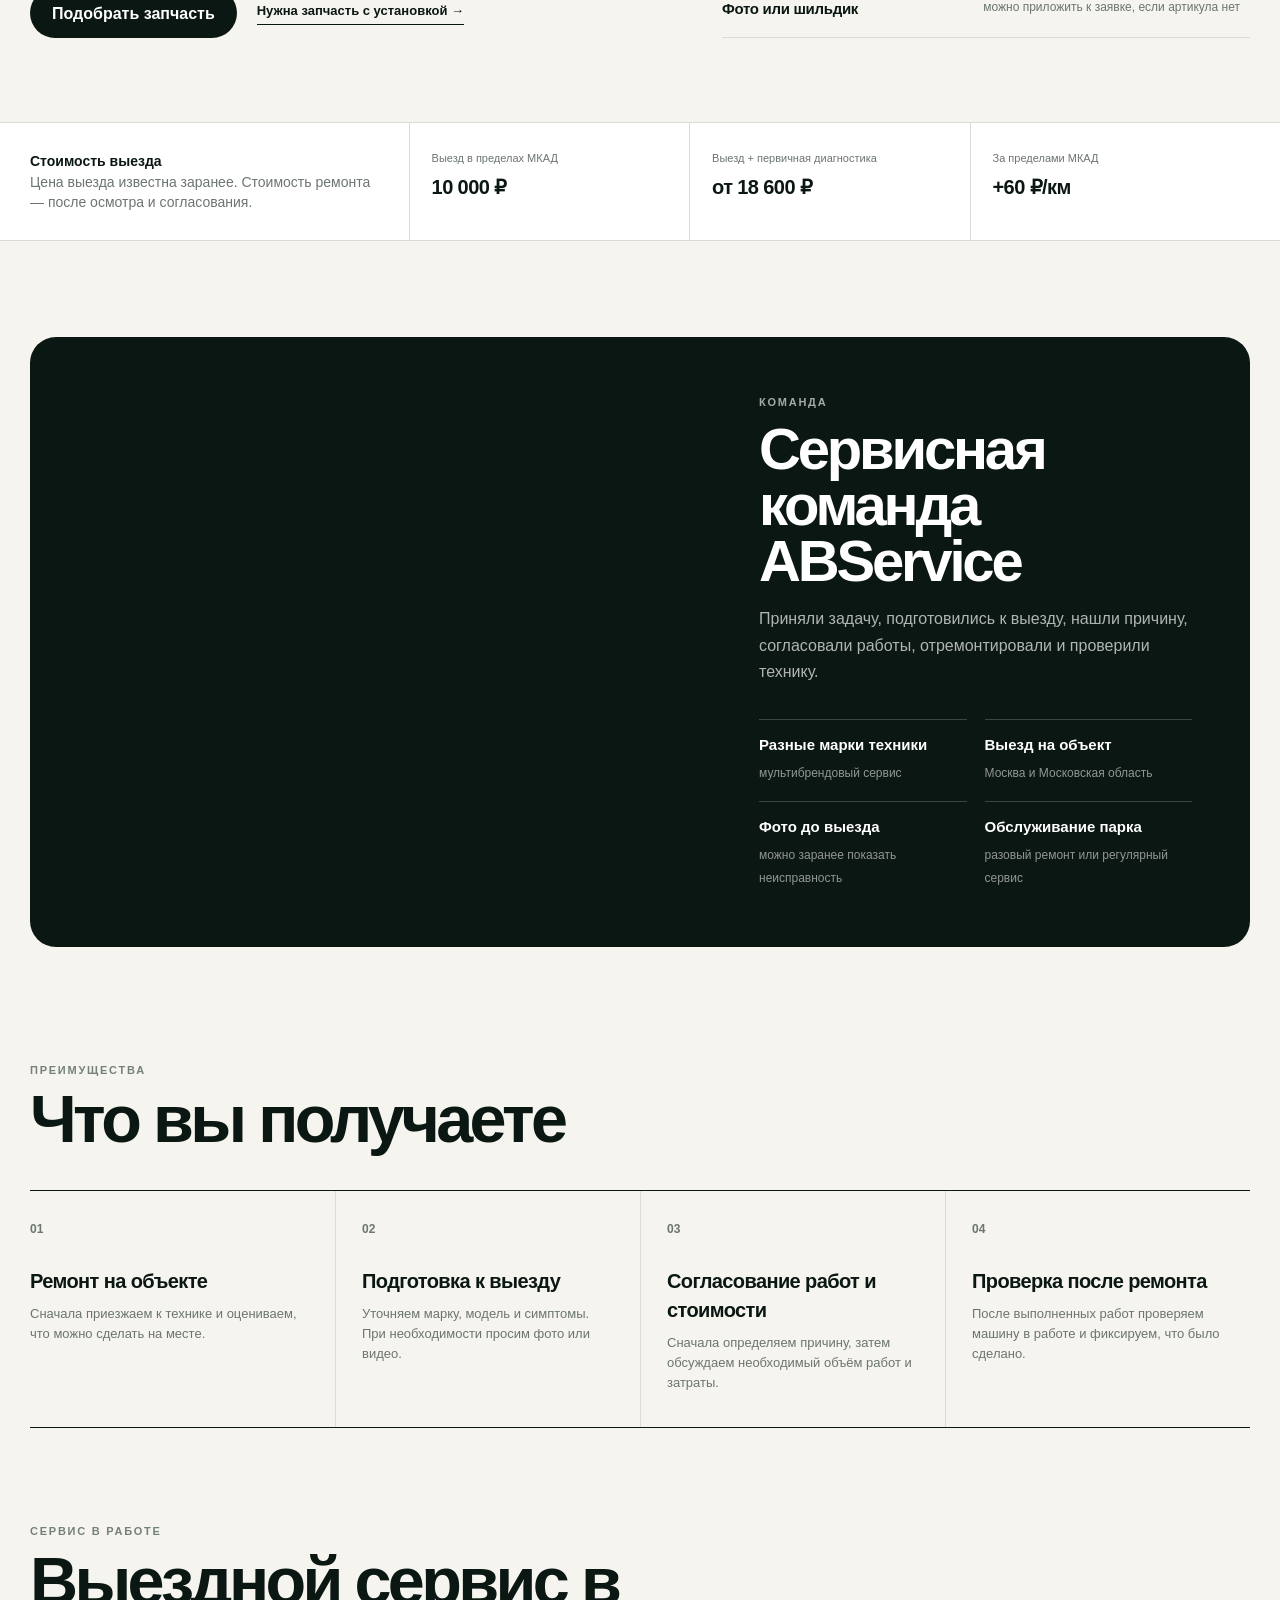
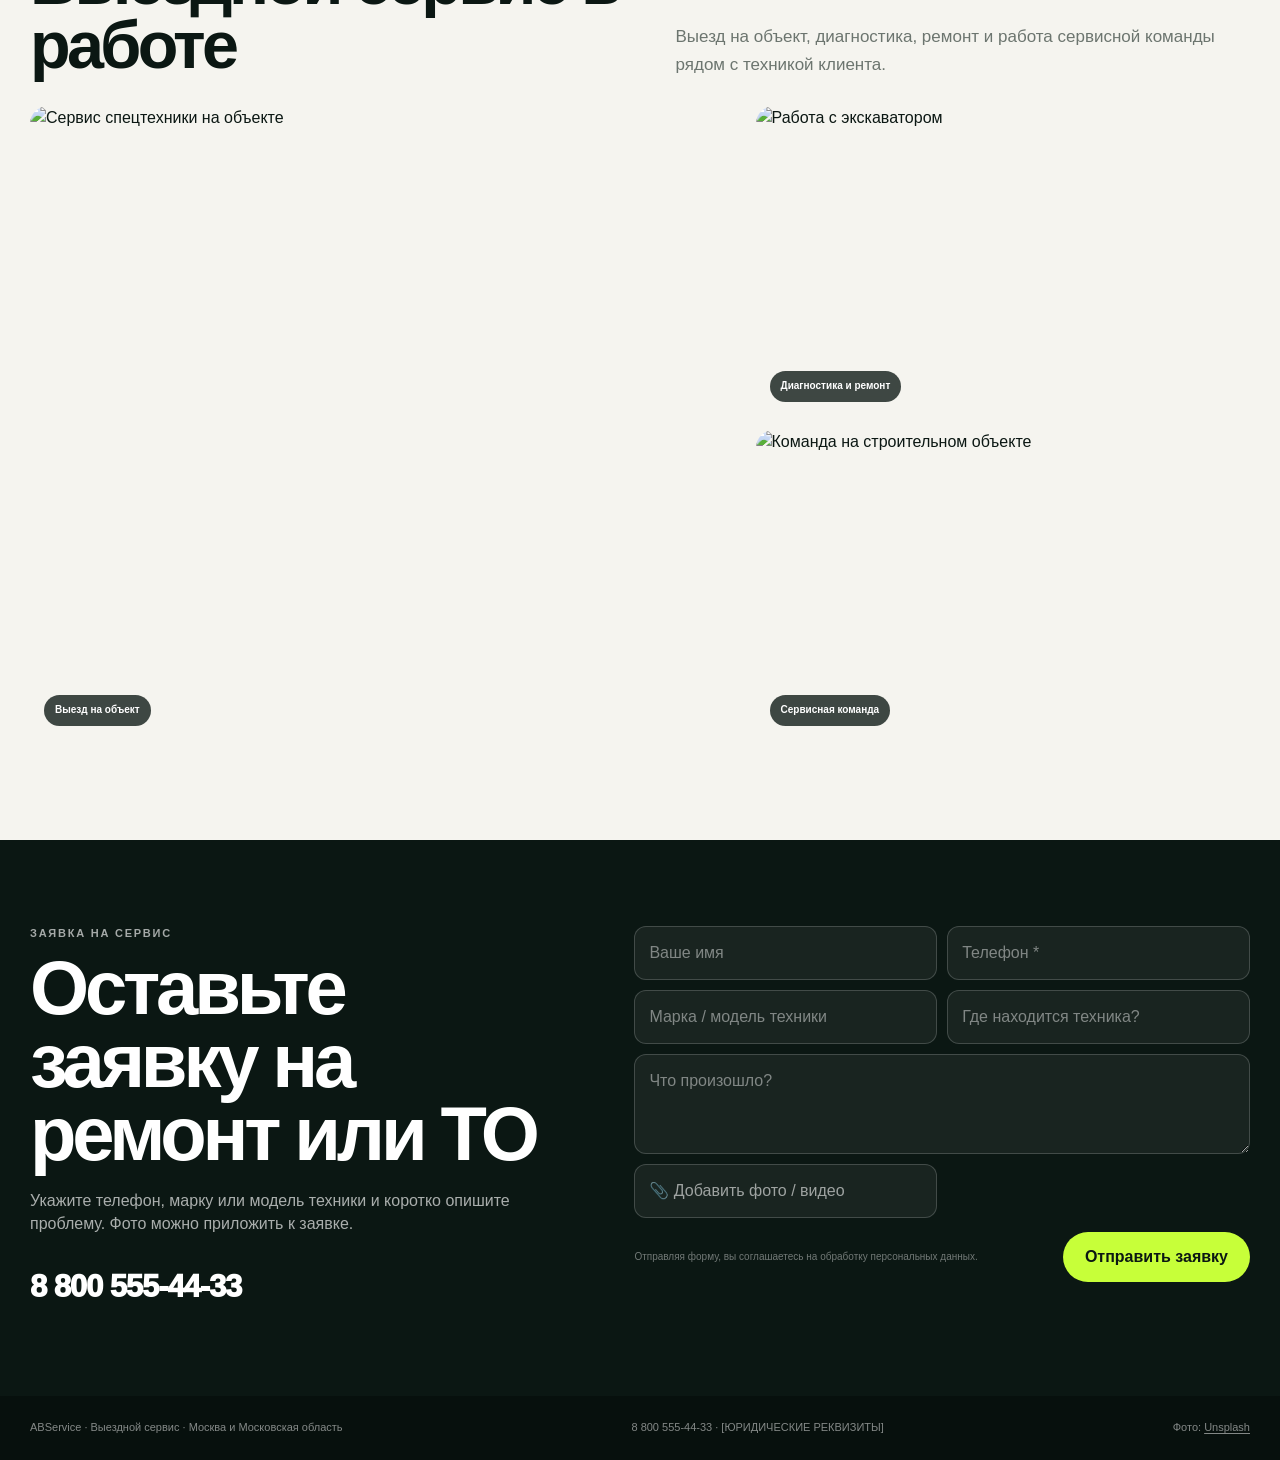
==== commit 9844ea1e: "Add parts section and navigation to ABService" ====
--- a/index.html
+++ b/index.html
@@ -5,9 +5,10 @@
   <meta name="viewport" content="width=device-width,initial-scale=1,viewport-fit=cover">
   <meta name="theme-color" content="#0b1713">
   <meta name="description" content="ABService — выездной ремонт и обслуживание дорожно-строительной и складской техники в Москве и Московской области. Диагностика, ремонт, ТО и запчасти на объекте.">
-  <meta name="abservice-build" content="2026-08-17-headlines-v4-direct">
+  <meta name="abservice-build" content="2026-08-17-parts-v1">
   <title>ABService — выездной ремонт спецтехники в Москве и МО</title>
   <link rel="stylesheet" href="site.css">
+  <link rel="stylesheet" href="parts-promo.css">
 </head>
 <body>
 <header>
@@ -18,6 +19,7 @@
     </a>
     <nav class="nav">
       <a href="#services">Услуги</a>
+      <a href="parts/">Запчасти</a>
       <a href="#team">Команда</a>
       <a href="#advantages">Почему мы</a>
       <a href="#gallery">В работе</a>
@@ -114,6 +116,25 @@
             <a class="service-link" href="#request">Описать задачу →</a>
           </div>
         </article>
+      </div>
+    </div>
+  </section>
+
+  <section class="parts-promo" id="parts">
+    <div class="container parts-promo-grid">
+      <div>
+        <div class="eyebrow">Запчасти</div>
+        <h2 class="section-title">Запчасти для спецтехники</h2>
+        <p class="section-lead">Подбираем детали по марке, модели, артикулу, фото или шильдику. Наличие и срок поставки подтверждаем по запросу.</p>
+        <div class="parts-promo-actions">
+          <a class="btn btn-dark" href="parts/">Подобрать запчасть</a>
+          <a class="parts-inline-link" href="parts/?service=install">Нужна запчасть с установкой →</a>
+        </div>
+      </div>
+      <div class="parts-promo-side">
+        <div class="parts-promo-item"><strong>Только запчасть</strong><span>подбор, наличие, срок и поставка</span></div>
+        <div class="parts-promo-item"><strong>Запчасть + установка</strong><span>деталь и сервисный выезд в одной заявке</span></div>
+        <div class="parts-promo-item"><strong>Фото или шильдик</strong><span>можно приложить к заявке, если артикула нет</span></div>
       </div>
     </div>
   </section>
@@ -221,4 +242,4 @@
 </div>
 <script src="site.js"></script>
 </body>
-</html>+</html>
--- a/parts-promo.css
+++ b/parts-promo.css
@@ -0,0 +1,10 @@
+.parts-promo{padding:18px 0 84px}
+.parts-promo-grid{display:grid;grid-template-columns:1.08fr .92fr;gap:72px;align-items:end;border-top:1px solid var(--ink);padding-top:42px}
+.parts-promo-actions{display:flex;align-items:center;gap:20px;flex-wrap:wrap;margin-top:28px}
+.parts-inline-link{font-size:13px;font-weight:900;border-bottom:1px solid var(--ink);padding-bottom:3px}
+.parts-promo-side{display:grid;grid-template-columns:1fr;gap:0;border-top:1px solid var(--line)}
+.parts-promo-item{display:grid;grid-template-columns:.95fr 1.05fr;gap:20px;padding:18px 0;border-bottom:1px solid var(--line)}
+.parts-promo-item strong{font-size:15px;letter-spacing:-.02em}
+.parts-promo-item span{font-size:12px;color:var(--muted);line-height:1.5}
+@media(max-width:1020px){.parts-promo-grid{grid-template-columns:1fr;gap:36px}}
+@media(max-width:700px){.parts-promo{padding:0 0 64px}.parts-promo-grid{padding-top:32px}.parts-promo-item{grid-template-columns:1fr;gap:5px}.parts-promo-actions{align-items:stretch;flex-direction:column}.parts-promo-actions .btn{width:100%}.parts-inline-link{text-align:center;padding:10px 0;border-bottom:0}}
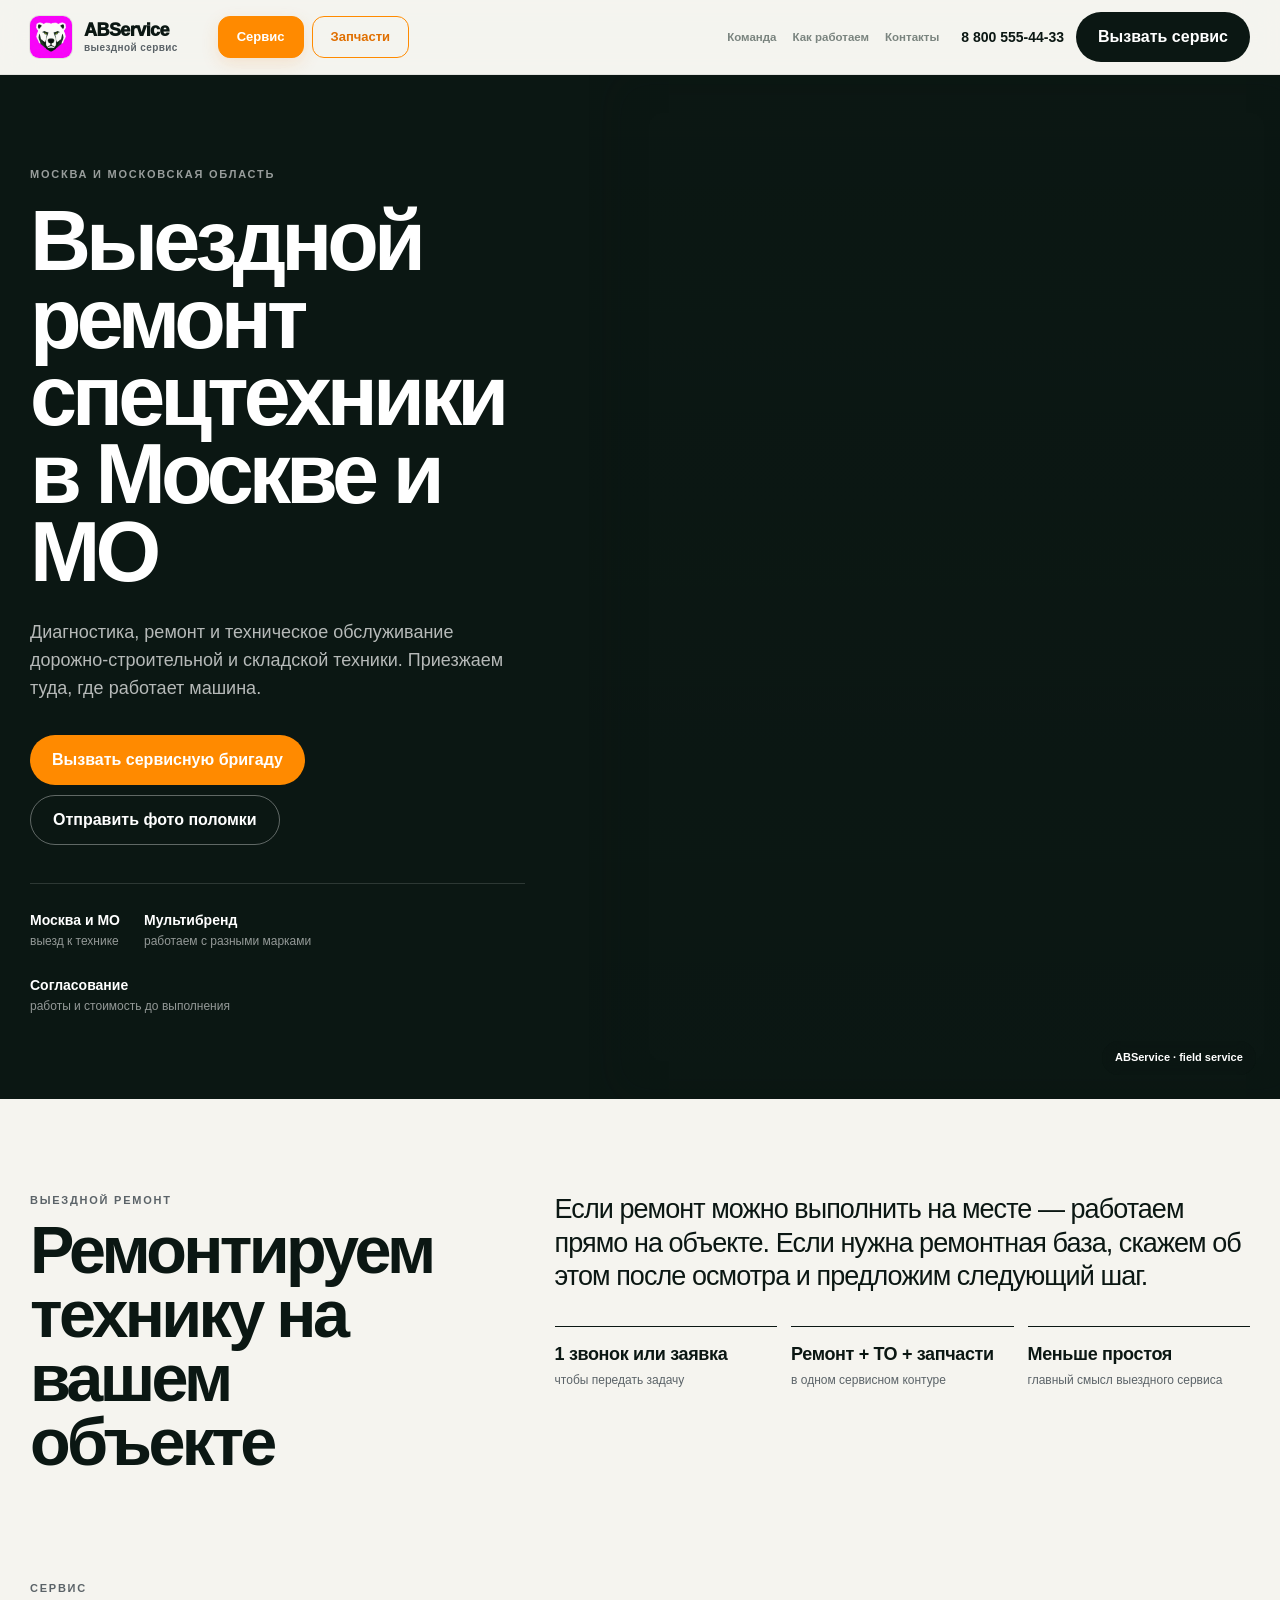
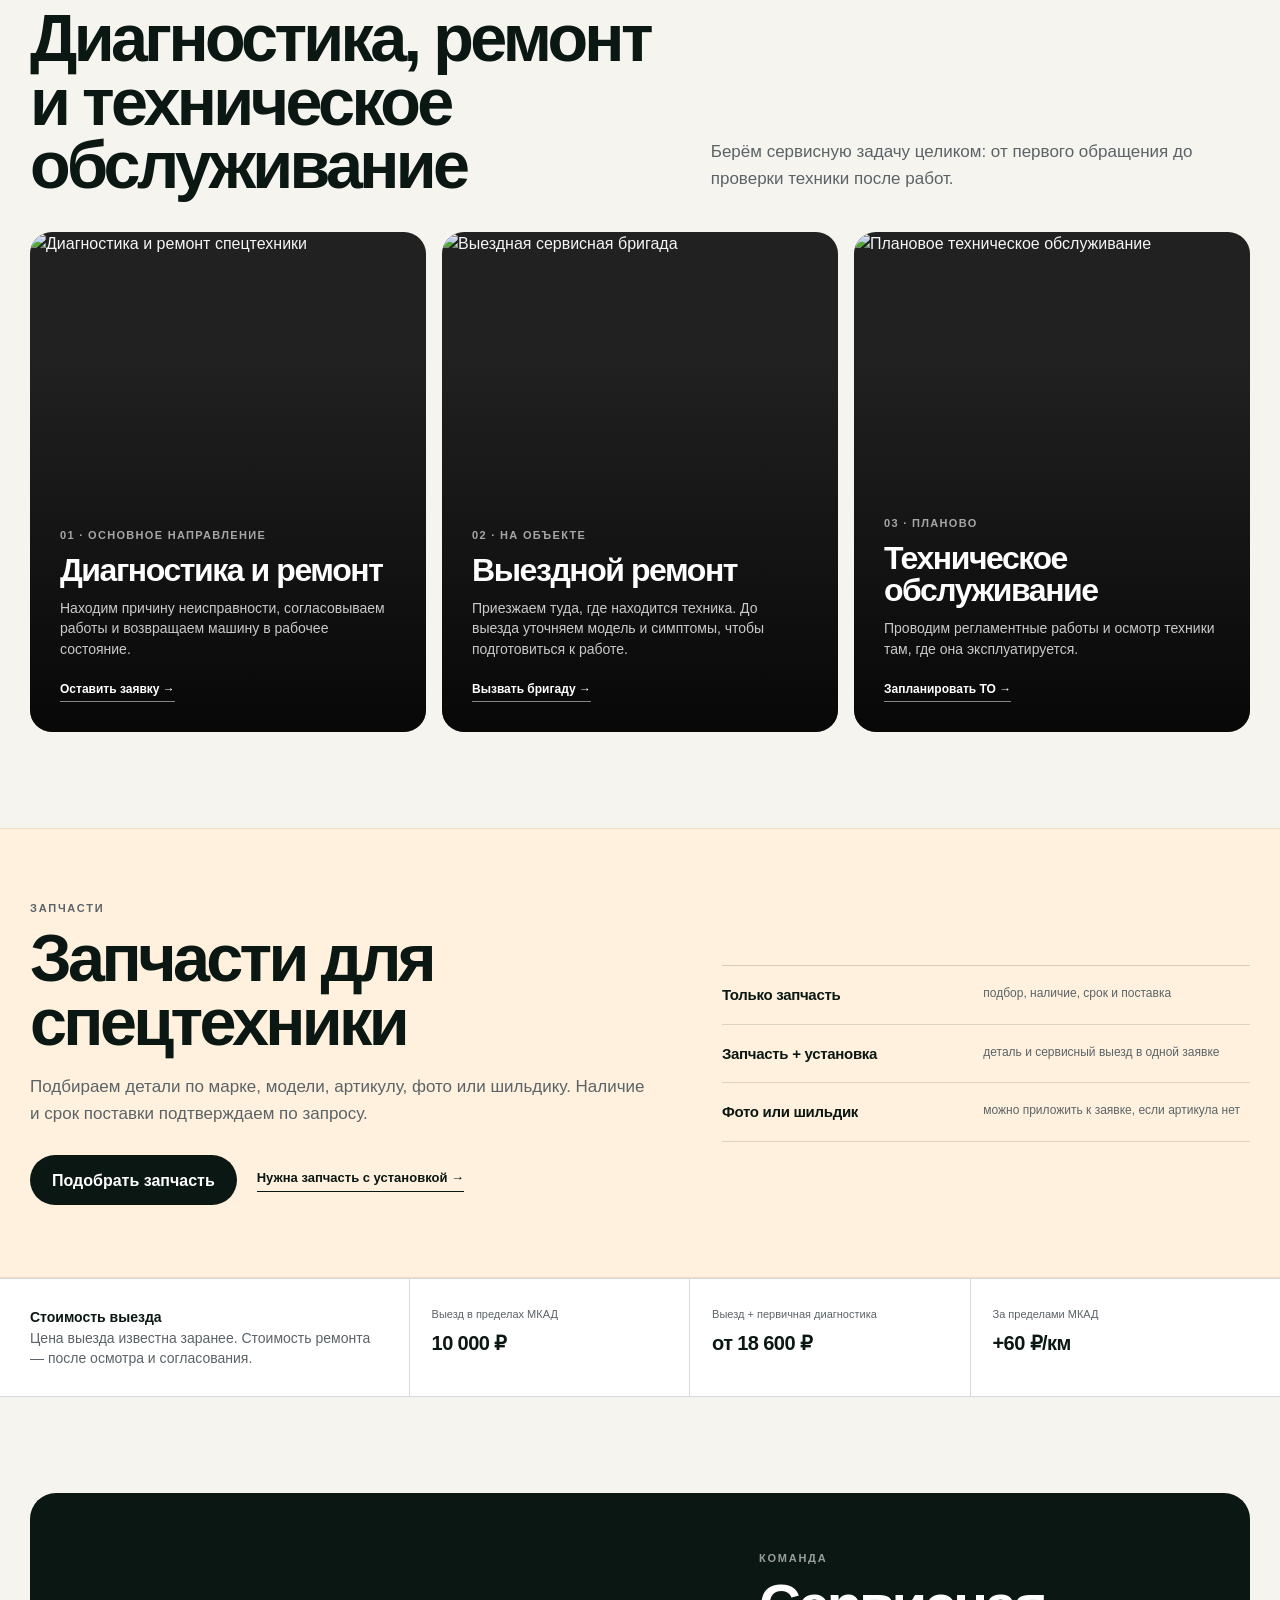
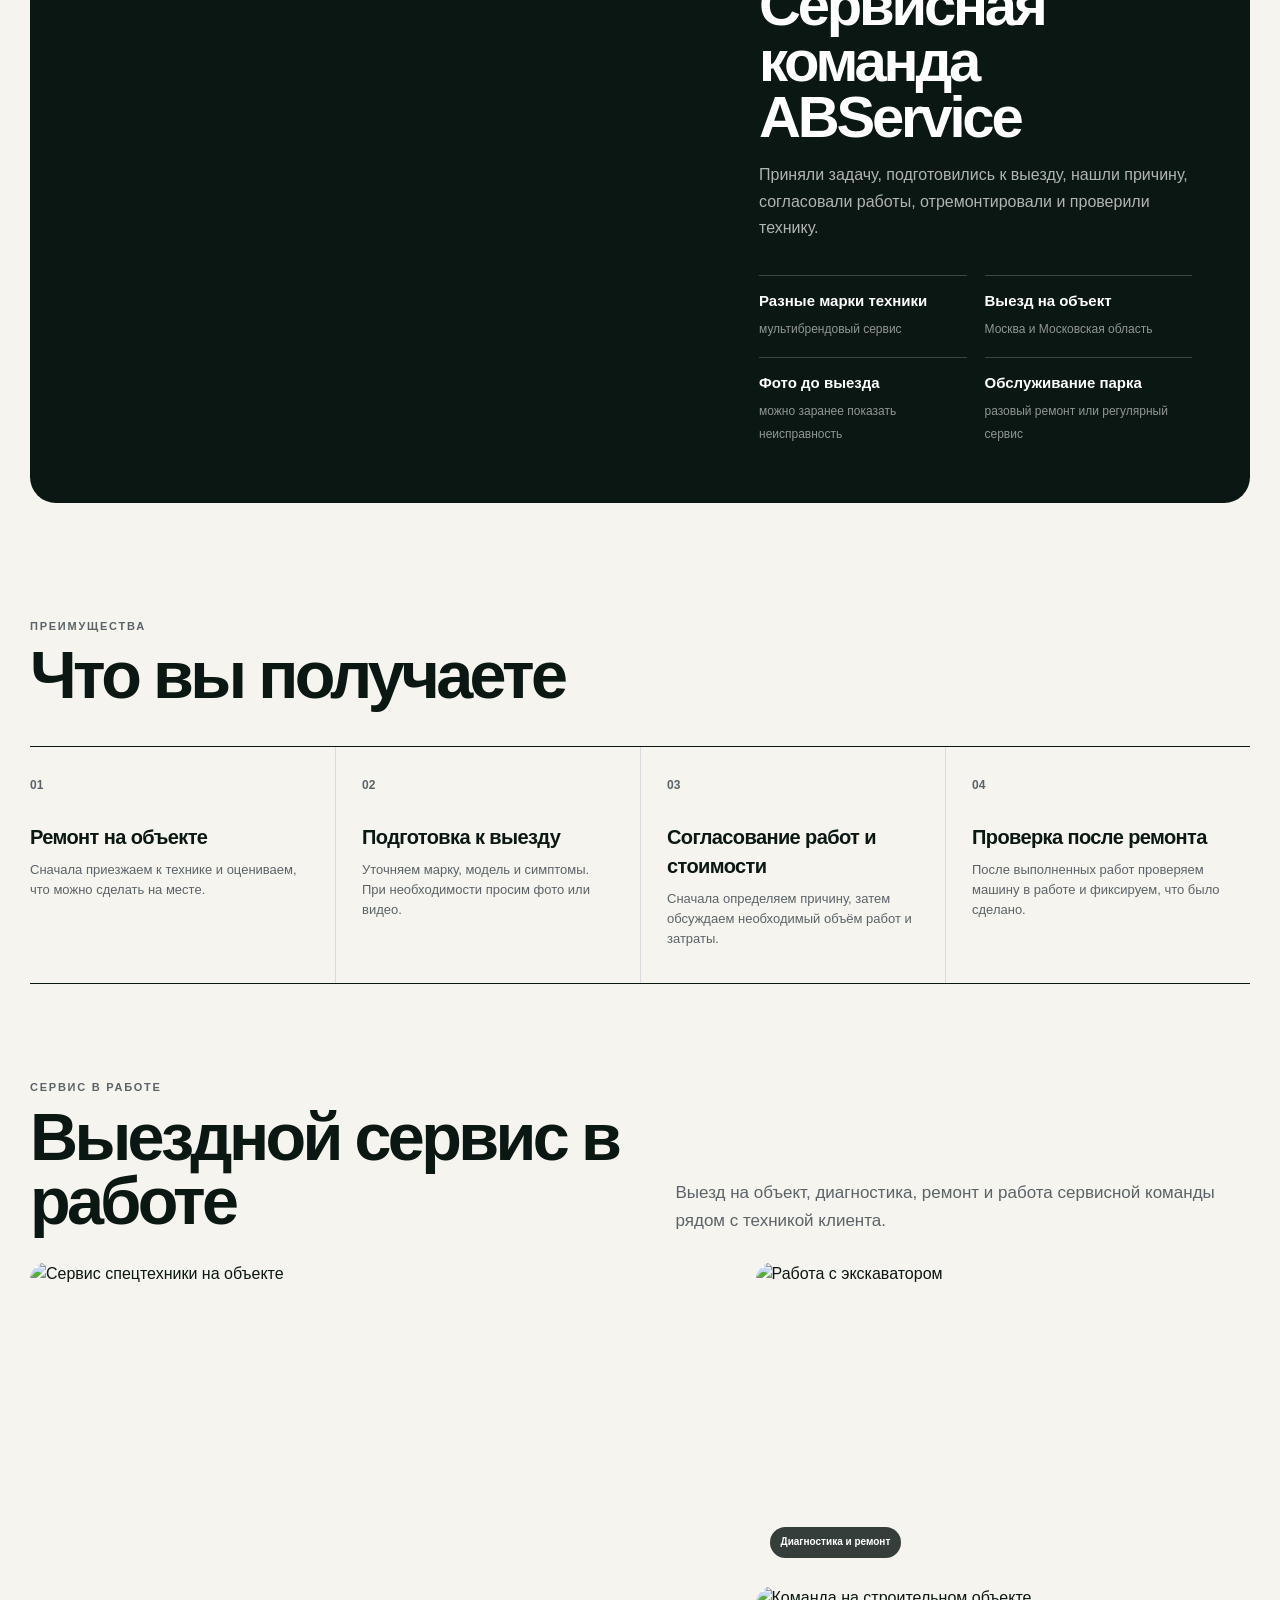
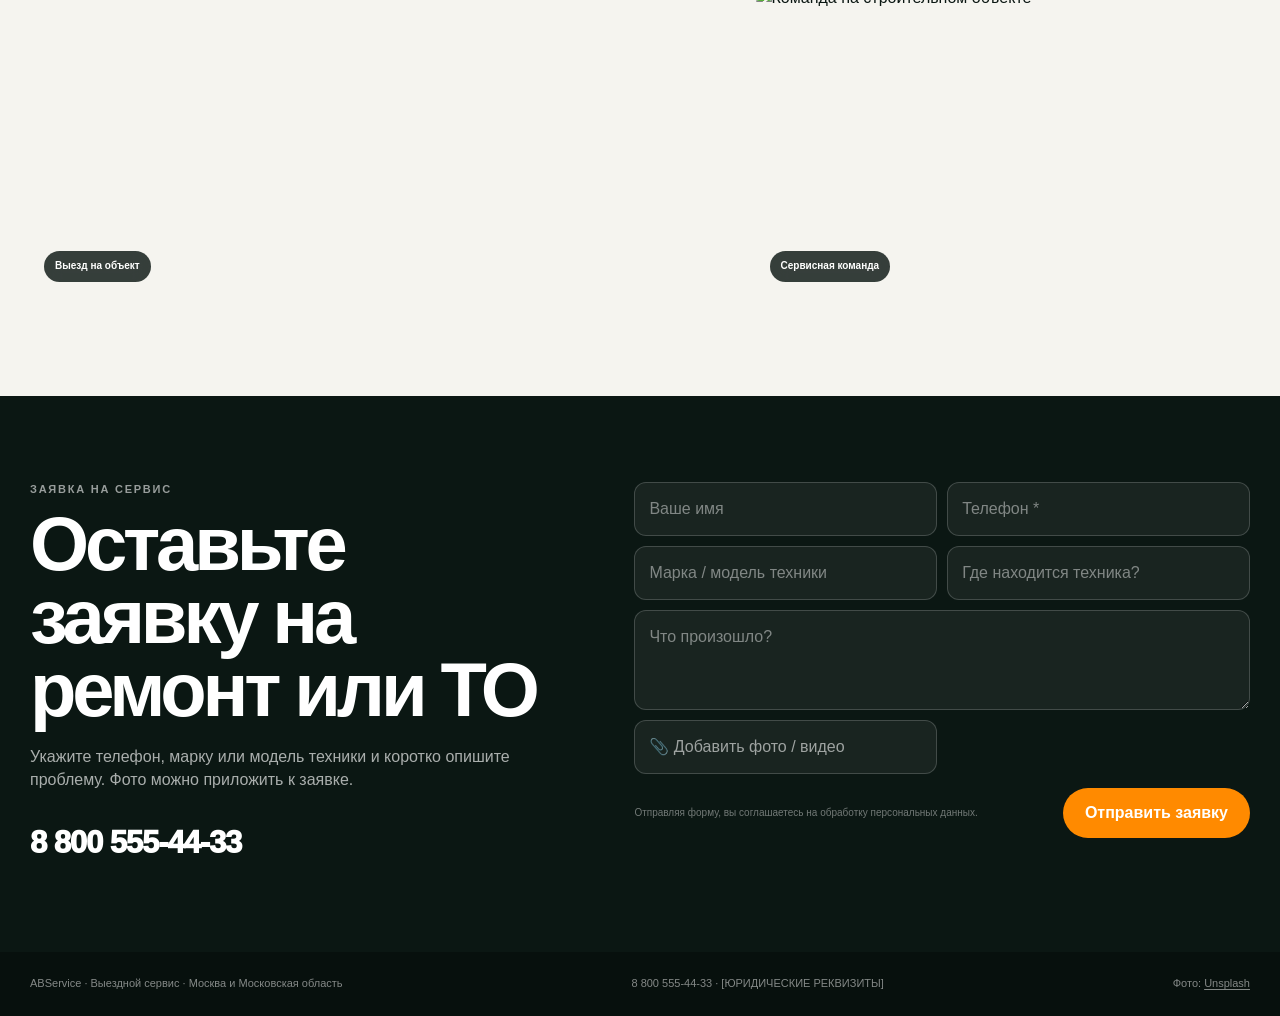
==== commit 5fdb4766: "Apply five-step visual refinement to service page" ====
--- a/index.html
+++ b/index.html
@@ -5,10 +5,11 @@
   <meta name="viewport" content="width=device-width,initial-scale=1,viewport-fit=cover">
   <meta name="theme-color" content="#0b1713">
   <meta name="description" content="ABService — выездной ремонт и обслуживание дорожно-строительной и складской техники в Москве и Московской области. Диагностика, ремонт, ТО и запчасти на объекте.">
-  <meta name="abservice-build" content="2026-08-17-parts-v1">
+  <meta name="abservice-build" content="2026-08-17-visual-refinement-v1">
   <title>ABService — выездной ремонт спецтехники в Москве и МО</title>
   <link rel="stylesheet" href="site.css">
   <link rel="stylesheet" href="parts-promo.css">
+  <link rel="stylesheet" href="refinement.css">
 </head>
 <body>
 <header>
@@ -17,13 +18,14 @@
       <img class="brand-logo" src="abservice-logo.svg" alt="ABService">
       <span class="brand-text">ABService<small>выездной сервис</small></span>
     </a>
-    <nav class="nav">
-      <a href="#services">Услуги</a>
-      <a href="parts/">Запчасти</a>
+    <nav class="product-nav" aria-label="Основные направления">
+      <a class="product-tab active" href="#services" aria-current="page">Сервис</a>
+      <a class="product-tab" href="parts/">Запчасти</a>
+    </nav>
+    <nav class="nav secondary-nav" aria-label="Дополнительная навигация">
       <a href="#team">Команда</a>
-      <a href="#advantages">Почему мы</a>
-      <a href="#gallery">В работе</a>
-      <a href="#request">Заявка</a>
+      <a href="#advantages">Как работаем</a>
+      <a href="#request">Контакты</a>
     </nav>
     <div class="nav-actions">
       <a class="phone" href="tel:88005554433">8 800 555-44-33</a>
@@ -74,12 +76,12 @@
     <div class="container">
       <div class="services-head">
         <div>
-          <div class="eyebrow">Услуги</div>
-          <h2 class="section-title">Диагностика, ремонт, ТО и запчасти</h2>
+          <div class="eyebrow">Сервис</div>
+          <h2 class="section-title">Диагностика, ремонт и техническое обслуживание</h2>
         </div>
         <p class="section-lead">Берём сервисную задачу целиком: от первого обращения до проверки техники после работ.</p>
       </div>
-      <div class="service-grid">
+      <div class="service-grid service-grid-three">
         <article class="service-card">
           <img src="https://images.unsplash.com/photo-1759847527374-5b79f6afb28a?auto=format&fit=crop&w=1400&q=80" alt="Диагностика и ремонт спецтехники" loading="lazy">
           <div class="service-content">
@@ -98,22 +100,13 @@
             <a class="service-link" href="#request">Вызвать бригаду →</a>
           </div>
         </article>
-        <article class="service-card small">
+        <article class="service-card">
           <img src="https://images.unsplash.com/photo-1582280776971-087fe7cfa1bd?auto=format&fit=crop&w=1400&q=80" alt="Плановое техническое обслуживание" loading="lazy">
           <div class="service-content">
             <div class="service-num">03 · Планово</div>
             <h3>Техническое обслуживание</h3>
             <p>Проводим регламентные работы и осмотр техники там, где она эксплуатируется.</p>
             <a class="service-link" href="#request">Запланировать ТО →</a>
-          </div>
-        </article>
-        <article class="service-card small">
-          <img src="https://images.unsplash.com/photo-1772550833252-b570dcc0ec5c?auto=format&fit=crop&w=1800&q=82" alt="Запчасти с установкой" loading="lazy">
-          <div class="service-content">
-            <div class="service-num">04 · Комплексно</div>
-            <h3>Запчасти и установка</h3>
-            <p>Подбираем нужную деталь, организуем поставку и устанавливаем её в рамках одной сервисной задачи.</p>
-            <a class="service-link" href="#request">Описать задачу →</a>
           </div>
         </article>
       </div>
@@ -242,4 +235,4 @@
 </div>
 <script src="site.js"></script>
 </body>
-</html>
+</html>
--- a/site.css
+++ b/site.css
@@ -1 +1 @@
-:root{--ink:#0b1713;--ink2:#13241e;--paper:#f5f4ef;--white:#fff;--muted:#6c756f;--line:#d9ddd8;--accent:#c7ff39;--magenta:#ff00dc;--max:1220px;--r:22px}*{box-sizing:border-box}html{scroll-behavior:smooth;-webkit-text-size-adjust:100%}body{margin:0;font-family:Inter,-apple-system,BlinkMacSystemFont,"Segoe UI",Roboto,Arial,sans-serif;background:var(--paper);color:var(--ink);line-height:1.45}a{color:inherit;text-decoration:none}button,input,textarea{font:inherit}button{cursor:pointer}img{display:block;width:100%}.container{width:min(var(--max),calc(100% - 48px));margin:auto}.eyebrow{font-size:11px;text-transform:uppercase;letter-spacing:.16em;font-weight:900;color:#748079}.eyebrow.light{color:rgba(255,255,255,.63)}.section-title{font-size:clamp(38px,5.2vw,68px);line-height:.96;letter-spacing:-.055em;margin:10px 0 0;max-width:880px}.section-lead{max-width:710px;margin:18px 0 0;font-size:17px;color:var(--muted);line-height:1.6}.btn{border:0;border-radius:999px;min-height:50px;padding:0 22px;display:inline-flex;align-items:center;justify-content:center;gap:9px;font-weight:850;transition:.18s ease}.btn:hover{transform:translateY(-1px)}.btn-dark{background:var(--ink);color:#fff}.btn-light{background:#fff;color:var(--ink)}.btn-accent{background:var(--accent);color:var(--ink)}.btn-outline{background:transparent;color:#fff;border:1px solid rgba(255,255,255,.35)}header{position:sticky;top:0;z-index:80;background:rgba(245,244,239,.91);backdrop-filter:blur(16px);border-bottom:1px solid rgba(11,23,19,.07)}.nav-wrap{min-height:74px;display:flex;align-items:center;gap:28px}.brand{display:flex;align-items:center;gap:12px;font-weight:950;letter-spacing:-.035em;white-space:nowrap}.brand-logo{width:42px;height:42px;border-radius:9px;object-fit:cover;box-shadow:0 0 0 1px rgba(11,23,19,.08)}.brand-text{font-size:18px;line-height:1}.brand-text small{display:block;margin-top:4px;font-size:10px;font-weight:750;color:var(--muted);letter-spacing:.04em}.nav{margin-left:auto;display:flex;gap:23px;font-size:13px;font-weight:760;color:#4c5953}.nav a:hover{color:var(--ink)}.nav-actions{display:flex;align-items:center;gap:14px}.phone{font-weight:900;white-space:nowrap;font-size:14px}.hero{background:var(--ink);color:#fff}.hero-grid{display:grid;grid-template-columns:minmax(0,.92fr) minmax(440px,1.08fr);min-height:680px}.hero-copy{padding:92px 64px 84px max(24px,calc((100vw - var(--max))/2));display:flex;flex-direction:column;justify-content:center}.hero h1{font-size:clamp(58px,7.4vw,100px);line-height:.89;letter-spacing:-.07em;margin:20px 0 26px;max-width:780px}.hero p{font-size:18px;color:rgba(255,255,255,.7);max-width:620px;margin:0;line-height:1.58}.hero-actions{display:flex;flex-wrap:wrap;gap:10px;margin-top:32px}.hero-meta{display:flex;gap:24px;flex-wrap:wrap;margin-top:38px;padding-top:26px;border-top:1px solid rgba(255,255,255,.14)}.hero-meta div{font-size:12px;color:rgba(255,255,255,.56)}.hero-meta strong{display:block;font-size:14px;color:#fff;margin-bottom:3px}.hero-photo{min-height:680px;background-image:linear-gradient(180deg,rgba(11,23,19,.02),rgba(11,23,19,.18)),url("https://images.unsplash.com/photo-1772550833252-b570dcc0ec5c?auto=format&fit=crop&w=1800&q=82");background-size:cover;background-position:center;position:relative}.hero-photo:after{content:"";position:absolute;inset:0;box-shadow:inset 22px 0 40px rgba(11,23,19,.15)}.photo-label{position:absolute;right:24px;bottom:24px;z-index:2;background:rgba(11,23,19,.78);backdrop-filter:blur(10px);color:#fff;border-radius:999px;padding:9px 13px;font-size:11px;font-weight:800}.intro{padding:94px 0 76px}.intro-grid{display:grid;grid-template-columns:.78fr 1.22fr;gap:80px;align-items:start}.intro-copy{font-size:27px;line-height:1.24;letter-spacing:-.035em;margin:0}.intro-side{display:grid;grid-template-columns:repeat(3,1fr);gap:14px}.metric{border-top:1px solid var(--ink);padding-top:14px}.metric strong{font-size:18px;display:block;letter-spacing:-.02em}.metric span{font-size:12px;color:var(--muted);display:block;margin-top:5px}.services{padding:30px 0 96px}.services-head{display:flex;align-items:end;justify-content:space-between;gap:30px;margin-bottom:34px}.services-head .section-lead{margin-bottom:6px}.service-grid{display:grid;grid-template-columns:1fr 1fr;gap:16px}.service-card{min-height:520px;border-radius:var(--r);overflow:hidden;position:relative;background:#222;color:#fff;isolation:isolate}.service-card.small{min-height:440px}.service-card img{position:absolute;inset:0;height:100%;object-fit:cover;z-index:-2;transition:transform .5s ease}.service-card:hover img{transform:scale(1.025)}.service-card:after{content:"";position:absolute;inset:0;background:linear-gradient(180deg,rgba(0,0,0,.04) 25%,rgba(0,0,0,.78) 100%);z-index:-1}.service-content{position:absolute;left:0;right:0;bottom:0;padding:34px}.service-num{font-size:11px;letter-spacing:.12em;text-transform:uppercase;color:rgba(255,255,255,.65);font-weight:850}.service-card h3{font-size:36px;line-height:1;letter-spacing:-.045em;margin:10px 0 12px}.service-card p{max-width:540px;font-size:14px;color:rgba(255,255,255,.78);margin:0}.service-link{display:inline-flex;align-items:center;gap:8px;font-size:12px;font-weight:900;margin-top:22px;border-bottom:1px solid rgba(255,255,255,.55);padding-bottom:3px}.price-strip{background:#fff;border-top:1px solid var(--line);border-bottom:1px solid var(--line)}.price-grid{display:grid;grid-template-columns:1.35fr repeat(3,1fr);align-items:stretch}.price-cell{padding:28px 22px;border-left:1px solid var(--line)}.price-cell:first-child{border-left:0;padding-left:0}.price-label{font-size:11px;color:var(--muted);margin-bottom:6px}.price-val{font-weight:900;font-size:20px;letter-spacing:-.03em}.price-copy{font-size:14px;color:var(--muted);max-width:400px}.team{padding:96px 0}.team-grid{display:grid;grid-template-columns:1.1fr .9fr;border-radius:26px;overflow:hidden;background:var(--ink);color:#fff;min-height:590px}.team-photo{background:url("https://images.unsplash.com/photo-1763328044360-7a2ac98efe6c?auto=format&fit=crop&w=1800&q=80") center/cover no-repeat;min-height:590px}.team-copy{padding:58px;display:flex;flex-direction:column;justify-content:center}.team-copy .section-title{font-size:clamp(40px,4.6vw,58px)}.team-copy p{color:rgba(255,255,255,.68);font-size:16px;line-height:1.65;margin:18px 0 0}.team-points{display:grid;grid-template-columns:1fr 1fr;gap:18px;margin-top:34px}.team-point{border-top:1px solid rgba(255,255,255,.2);padding-top:14px}.team-point strong{display:block;font-size:15px;margin-bottom:4px}.team-point span{font-size:12px;color:rgba(255,255,255,.55)}.advantages{padding:20px 0 96px}.adv-grid{display:grid;grid-template-columns:repeat(4,1fr);gap:0;margin-top:38px;border-top:1px solid var(--ink);border-bottom:1px solid var(--ink)}.adv{padding:30px 26px 34px;border-left:1px solid var(--line)}.adv:first-child{border-left:0;padding-left:0}.adv:last-child{padding-right:0}.adv b{display:block;font-size:12px;color:var(--muted);margin-bottom:28px}.adv h3{font-size:20px;letter-spacing:-.03em;margin:0 0 8px}.adv p{font-size:13px;color:var(--muted);margin:0;line-height:1.55}.gallery{padding:0 0 100px}.gallery-head{display:flex;justify-content:space-between;align-items:end;gap:30px;margin-bottom:28px}.gallery-grid{display:grid;grid-template-columns:1.18fr .82fr;grid-template-rows:310px 310px;gap:14px}.gallery-item{border-radius:18px;overflow:hidden;position:relative}.gallery-item:first-child{grid-row:1/3}.gallery-item img{width:100%;height:100%;object-fit:cover;transition:transform .45s ease}.gallery-item:hover img{transform:scale(1.02)}.gallery-cap{position:absolute;left:14px;bottom:14px;background:rgba(11,23,19,.78);color:#fff;padding:8px 11px;border-radius:999px;font-size:10px;font-weight:850;backdrop-filter:blur(8px)}.cta{background:var(--ink);color:#fff;padding:86px 0}.cta-grid{display:grid;grid-template-columns:.92fr 1.08fr;gap:80px;align-items:start}.cta .section-title{font-size:clamp(46px,6vw,76px)}.cta-copy{font-size:16px;color:rgba(255,255,255,.65);max-width:540px;margin-top:18px}.cta-phone{font-size:31px;font-weight:950;letter-spacing:-.035em;margin-top:30px;display:block}.form{display:grid;grid-template-columns:1fr 1fr;gap:10px}.field{min-height:54px;border:1px solid rgba(255,255,255,.18);background:rgba(255,255,255,.06);color:#fff;border-radius:12px;padding:0 14px;outline:none}.field::placeholder{color:rgba(255,255,255,.45)}.field:focus{border-color:var(--accent)}textarea.field{grid-column:1/-1;min-height:100px;padding:14px;resize:vertical}.form-row{grid-column:1/-1;display:flex;align-items:center;justify-content:space-between;gap:16px;margin-top:4px}.consent{font-size:10px;color:rgba(255,255,255,.42);max-width:350px}.status{display:none;grid-column:1/-1;background:rgba(199,255,57,.12);border:1px solid rgba(199,255,57,.32);color:#eaffb4;padding:12px 14px;border-radius:11px;font-size:13px}footer{background:#07100d;color:rgba(255,255,255,.5);padding:24px 0;font-size:11px}.footer-grid{display:flex;justify-content:space-between;gap:20px;flex-wrap:wrap}.credits a{text-decoration:underline;text-underline-offset:2px}.mobile-cta{display:none;position:fixed;left:0;right:0;bottom:0;z-index:90;padding:7px 9px calc(7px + env(safe-area-inset-bottom));background:rgba(255,255,255,.95);backdrop-filter:blur(14px);border-top:1px solid var(--line);grid-template-columns:.85fr 1.3fr .85fr;gap:6px}.mobile-cta a,.mobile-cta button{border:0;min-height:48px;border-radius:12px;font-size:11px;font-weight:900;display:flex;align-items:center;justify-content:center}.mobile-side{background:#edf0ec;color:var(--ink)}.mobile-main{background:var(--accent);color:var(--ink)}@media(max-width:1020px){.nav{display:none}.hero-grid{grid-template-columns:1fr}.hero-copy{padding:70px 28px}.hero-photo{min-height:520px}.intro-grid,.team-grid,.cta-grid{grid-template-columns:1fr}.intro-side{margin-top:10px}.team-photo{min-height:470px}.team-copy{padding:44px}.adv-grid{grid-template-columns:1fr 1fr}.adv:nth-child(3){border-left:0}.price-grid{grid-template-columns:1fr 1fr}.price-cell:nth-child(3){border-left:0}.price-cell:first-child{padding-left:22px}}@media(max-width:700px){body{padding-bottom:70px}.container{width:min(var(--max),calc(100% - 28px))}.nav-wrap{min-height:60px}.brand-logo{width:35px;height:35px}.brand-text{font-size:15px}.nav-actions .btn{display:none}.phone{font-size:12px}.hero-copy{padding:48px 22px 42px}.hero h1{font-size:52px}.hero p{font-size:15px}.hero-photo{min-height:410px}.hero-actions{display:grid}.hero-actions .btn{width:100%}.hero-meta{gap:14px}.hero-meta div{width:calc(50% - 8px)}.intro{padding:64px 0 54px}.intro-grid{gap:38px}.intro-copy{font-size:22px}.intro-side{grid-template-columns:1fr}.services{padding-bottom:68px}.services-head,.gallery-head{display:block}.service-grid{grid-template-columns:1fr}.service-card,.service-card.small{min-height:430px}.service-card h3{font-size:31px}.service-content{padding:24px}.price-grid{grid-template-columns:1fr}.price-cell{border-left:0;border-top:1px solid var(--line);padding:20px 0}.price-cell:first-child{padding:20px 0;border-top:0}.team{padding:68px 0}.team-photo{min-height:370px}.team-copy{padding:28px 22px}.team-points{grid-template-columns:1fr}.advantages{padding-bottom:68px}.adv-grid{grid-template-columns:1fr}.adv,.adv:first-child,.adv:last-child{border-left:0;border-top:1px solid var(--line);padding:24px 0}.adv:first-child{border-top:0}.gallery{padding-bottom:70px}.gallery-grid{grid-template-columns:1fr;grid-template-rows:380px 260px 260px}.gallery-item:first-child{grid-row:auto}.cta{padding:64px 0}.cta-grid{gap:38px}.form{grid-template-columns:1fr}textarea.field,.form-row,.status{grid-column:auto}.form-row{display:grid}.form-row .btn{width:100%}.mobile-cta{display:grid}}+:root{--ink:#0b1713;--ink2:#1a1f21;--graphite:#333a3f;--paper:#f5f4ef;--white:#fff;--muted:#5b6368;--muted-light:#8f969c;--line:#d7dadf;--accent:#ff8a00;--accent-dark:#e06f00;--accent-light:#ffb347;--accent-soft:#fff1de;--success:#22c55e;--info:#3b82f6;--warning:#f59e0b;--error:#ef4444;--max:1220px;--r:22px}*{box-sizing:border-box}html{scroll-behavior:smooth;-webkit-text-size-adjust:100%}body{margin:0;font-family:Inter,-apple-system,BlinkMacSystemFont,"Segoe UI",Roboto,Arial,sans-serif;background:var(--paper);color:var(--ink);line-height:1.45}a{color:inherit;text-decoration:none}button,input,textarea{font:inherit}button{cursor:pointer}img{display:block;width:100%}.container{width:min(var(--max),calc(100% - 48px));margin:auto}.eyebrow{font-size:11px;text-transform:uppercase;letter-spacing:.16em;font-weight:900;color:var(--accent-dark)}.eyebrow.light{color:var(--accent-light)}.section-title{font-size:clamp(38px,5.2vw,68px);line-height:.96;letter-spacing:-.055em;margin:10px 0 0;max-width:880px}.section-lead{max-width:710px;margin:18px 0 0;font-size:17px;color:var(--muted);line-height:1.6}.btn{border:0;border-radius:999px;min-height:50px;padding:0 22px;display:inline-flex;align-items:center;justify-content:center;gap:9px;font-weight:850;transition:.18s ease}.btn:hover{transform:translateY(-1px)}.btn-dark{background:var(--ink);color:#fff}.btn-dark:hover{background:var(--graphite)}.btn-light{background:#fff;color:var(--ink)}.btn-accent{background:var(--accent);color:#fff}.btn-accent:hover{background:var(--accent-dark)}.btn-outline{background:transparent;color:#fff;border:1px solid rgba(255,255,255,.35)}.btn-outline:hover{border-color:var(--accent-light);color:var(--accent-light)}header{position:sticky;top:0;z-index:80;background:rgba(245,244,239,.91);backdrop-filter:blur(16px);border-bottom:1px solid rgba(11,23,19,.07)}.nav-wrap{min-height:74px;display:flex;align-items:center;gap:28px}.brand{display:flex;align-items:center;gap:12px;font-weight:950;letter-spacing:-.035em;white-space:nowrap}.brand-logo{width:42px;height:42px;border-radius:9px;object-fit:cover;box-shadow:0 0 0 1px rgba(11,23,19,.08)}.brand-text{font-size:18px;line-height:1}.brand-text small{display:block;margin-top:4px;font-size:10px;font-weight:750;color:var(--muted);letter-spacing:.04em}.nav{margin-left:auto;display:flex;gap:23px;font-size:13px;font-weight:760;color:var(--muted)}.nav a{transition:color .18s ease}.nav a:hover{color:var(--accent-dark)}.nav-actions{display:flex;align-items:center;gap:14px}.phone{font-weight:900;white-space:nowrap;font-size:14px}.hero{background:var(--ink);color:#fff}.hero-grid{display:grid;grid-template-columns:minmax(0,.92fr) minmax(440px,1.08fr);min-height:680px}.hero-copy{padding:92px 64px 84px max(24px,calc((100vw - var(--max))/2));display:flex;flex-direction:column;justify-content:center}.hero h1{font-size:clamp(58px,7.4vw,100px);line-height:.89;letter-spacing:-.07em;margin:20px 0 26px;max-width:780px}.hero p{font-size:18px;color:rgba(255,255,255,.7);max-width:620px;margin:0;line-height:1.58}.hero-actions{display:flex;flex-wrap:wrap;gap:10px;margin-top:32px}.hero-meta{display:flex;gap:24px;flex-wrap:wrap;margin-top:38px;padding-top:26px;border-top:1px solid rgba(255,255,255,.14)}.hero-meta div{font-size:12px;color:rgba(255,255,255,.56)}.hero-meta strong{display:block;font-size:14px;color:#fff;margin-bottom:3px}.hero-photo{min-height:680px;background-image:linear-gradient(180deg,rgba(11,23,19,.02),rgba(11,23,19,.18)),url("https://images.unsplash.com/photo-1772550833252-b570dcc0ec5c?auto=format&fit=crop&w=1800&q=82");background-size:cover;background-position:center;position:relative}.hero-photo:after{content:"";position:absolute;inset:0;box-shadow:inset 22px 0 40px rgba(11,23,19,.15)}.photo-label{position:absolute;right:24px;bottom:24px;z-index:2;background:rgba(11,23,19,.78);backdrop-filter:blur(10px);color:#fff;border-radius:999px;padding:9px 13px;font-size:11px;font-weight:800}.intro{padding:94px 0 76px}.intro-grid{display:grid;grid-template-columns:.78fr 1.22fr;gap:80px;align-items:start}.intro-copy{font-size:27px;line-height:1.24;letter-spacing:-.035em;margin:0}.intro-side{display:grid;grid-template-columns:repeat(3,1fr);gap:14px}.metric{border-top:1px solid var(--ink);padding-top:14px}.metric strong{font-size:18px;display:block;letter-spacing:-.02em}.metric span{font-size:12px;color:var(--muted);display:block;margin-top:5px}.services{padding:30px 0 96px}.services-head{display:flex;align-items:end;justify-content:space-between;gap:30px;margin-bottom:34px}.services-head .section-lead{margin-bottom:6px}.service-grid{display:grid;grid-template-columns:1fr 1fr;gap:16px}.service-card{min-height:520px;border-radius:var(--r);overflow:hidden;position:relative;background:#222;color:#fff;isolation:isolate}.service-card.small{min-height:440px}.service-card img{position:absolute;inset:0;height:100%;object-fit:cover;z-index:-2;transition:transform .5s ease}.service-card:hover img{transform:scale(1.025)}.service-card:after{content:"";position:absolute;inset:0;background:linear-gradient(180deg,rgba(0,0,0,.04) 25%,rgba(0,0,0,.78) 100%);z-index:-1}.service-content{position:absolute;left:0;right:0;bottom:0;padding:34px}.service-num{font-size:11px;letter-spacing:.12em;text-transform:uppercase;color:var(--accent-light);font-weight:850}.service-card h3{font-size:36px;line-height:1;letter-spacing:-.045em;margin:10px 0 12px}.service-card p{max-width:540px;font-size:14px;color:rgba(255,255,255,.78);margin:0}.service-link{display:inline-flex;align-items:center;gap:8px;font-size:12px;font-weight:900;margin-top:22px;border-bottom:1px solid var(--accent-light);color:var(--accent-light);padding-bottom:3px}.price-strip{background:#fff;border-top:1px solid var(--line);border-bottom:1px solid var(--line)}.price-grid{display:grid;grid-template-columns:1.35fr repeat(3,1fr);align-items:stretch}.price-cell{padding:28px 22px;border-left:1px solid var(--line)}.price-cell:first-child{border-left:0;padding-left:0}.price-label{font-size:11px;color:var(--muted);margin-bottom:6px}.price-val{font-weight:900;font-size:20px;letter-spacing:-.03em}.price-copy{font-size:14px;color:var(--muted);max-width:400px}.team{padding:96px 0}.team-grid{display:grid;grid-template-columns:1.1fr .9fr;border-radius:26px;overflow:hidden;background:var(--ink);color:#fff;min-height:590px}.team-photo{background:url("https://images.unsplash.com/photo-1763328044360-7a2ac98efe6c?auto=format&fit=crop&w=1800&q=80") center/cover no-repeat;min-height:590px}.team-copy{padding:58px;display:flex;flex-direction:column;justify-content:center}.team-copy .section-title{font-size:clamp(40px,4.6vw,58px)}.team-copy p{color:rgba(255,255,255,.68);font-size:16px;line-height:1.65;margin:18px 0 0}.team-points{display:grid;grid-template-columns:1fr 1fr;gap:18px;margin-top:34px}.team-point{border-top:1px solid rgba(255,255,255,.2);padding-top:14px}.team-point strong{display:block;font-size:15px;margin-bottom:4px}.team-point span{font-size:12px;color:rgba(255,255,255,.55)}.advantages{padding:20px 0 96px}.adv-grid{display:grid;grid-template-columns:repeat(4,1fr);gap:0;margin-top:38px;border-top:1px solid var(--ink);border-bottom:1px solid var(--ink)}.adv{padding:30px 26px 34px;border-left:1px solid var(--line)}.adv:first-child{border-left:0;padding-left:0}.adv:last-child{padding-right:0}.adv b{display:block;font-size:12px;color:var(--accent-dark);margin-bottom:28px}.adv h3{font-size:20px;letter-spacing:-.03em;margin:0 0 8px}.adv p{font-size:13px;color:var(--muted);margin:0;line-height:1.55}.gallery{padding:0 0 100px}.gallery-head{display:flex;justify-content:space-between;align-items:end;gap:30px;margin-bottom:28px}.gallery-grid{display:grid;grid-template-columns:1.18fr .82fr;grid-template-rows:310px 310px;gap:14px}.gallery-item{border-radius:18px;overflow:hidden;position:relative}.gallery-item:first-child{grid-row:1/3}.gallery-item img{width:100%;height:100%;object-fit:cover;transition:transform .45s ease}.gallery-item:hover img{transform:scale(1.02)}.gallery-cap{position:absolute;left:14px;bottom:14px;background:rgba(11,23,19,.82);color:#fff;padding:8px 11px;border-radius:999px;font-size:10px;font-weight:850;backdrop-filter:blur(8px);border:1px solid rgba(255,138,0,.45)}.cta{background:var(--ink);color:#fff;padding:86px 0}.cta-grid{display:grid;grid-template-columns:.92fr 1.08fr;gap:80px;align-items:start}.cta .section-title{font-size:clamp(46px,6vw,76px)}.cta-copy{font-size:16px;color:rgba(255,255,255,.65);max-width:540px;margin-top:18px}.cta-phone{font-size:31px;font-weight:950;letter-spacing:-.035em;margin-top:30px;display:block}.form{display:grid;grid-template-columns:1fr 1fr;gap:10px}.field{min-height:54px;border:1px solid rgba(255,255,255,.18);background:rgba(255,255,255,.06);color:#fff;border-radius:12px;padding:0 14px;outline:none}.field::placeholder{color:rgba(255,255,255,.45)}.field:focus{border-color:var(--accent);box-shadow:0 0 0 3px rgba(255,138,0,.12)}textarea.field{grid-column:1/-1;min-height:100px;padding:14px;resize:vertical}.form-row{grid-column:1/-1;display:flex;align-items:center;justify-content:space-between;gap:16px;margin-top:4px}.consent{font-size:10px;color:rgba(255,255,255,.42);max-width:350px}.status{display:none;grid-column:1/-1;background:rgba(34,197,94,.12);border:1px solid rgba(34,197,94,.35);color:#baf7ca;padding:12px 14px;border-radius:11px;font-size:13px}footer{background:#07100d;color:rgba(255,255,255,.5);padding:24px 0;font-size:11px}.footer-grid{display:flex;justify-content:space-between;gap:20px;flex-wrap:wrap}.credits a{text-decoration:underline;text-underline-offset:2px}.mobile-cta{display:none;position:fixed;left:0;right:0;bottom:0;z-index:90;padding:7px 9px calc(7px + env(safe-area-inset-bottom));background:rgba(255,255,255,.95);backdrop-filter:blur(14px);border-top:1px solid var(--line);grid-template-columns:.85fr 1.3fr .85fr;gap:6px}.mobile-cta a,.mobile-cta button{border:0;min-height:48px;border-radius:12px;font-size:11px;font-weight:900;display:flex;align-items:center;justify-content:center}.mobile-side{background:#edf0ec;color:var(--ink)}.mobile-main{background:var(--accent);color:#fff}@media(max-width:1020px){.nav{display:none}.hero-grid{grid-template-columns:1fr}.hero-copy{padding:70px 28px}.hero-photo{min-height:520px}.intro-grid,.team-grid,.cta-grid{grid-template-columns:1fr}.intro-side{margin-top:10px}.team-photo{min-height:470px}.team-copy{padding:44px}.adv-grid{grid-template-columns:1fr 1fr}.adv:nth-child(3){border-left:0}.price-grid{grid-template-columns:1fr 1fr}.price-cell:nth-child(3){border-left:0}.price-cell:first-child{padding-left:22px}}@media(max-width:700px){body{padding-bottom:70px}.container{width:min(var(--max),calc(100% - 28px))}.nav-wrap{min-height:60px}.brand-logo{width:35px;height:35px}.brand-text{font-size:15px}.nav-actions .btn{display:none}.phone{font-size:12px}.hero-copy{padding:48px 22px 42px}.hero h1{font-size:52px}.hero p{font-size:15px}.hero-photo{min-height:410px}.hero-actions{display:grid}.hero-actions .btn{width:100%}.hero-meta{gap:14px}.hero-meta div{width:calc(50% - 8px)}.intro{padding:64px 0 54px}.intro-grid{gap:38px}.intro-copy{font-size:22px}.intro-side{grid-template-columns:1fr}.services{padding-bottom:68px}.services-head,.gallery-head{display:block}.service-grid{grid-template-columns:1fr}.service-card,.service-card.small{min-height:430px}.service-card h3{font-size:31px}.service-content{padding:24px}.price-grid{grid-template-columns:1fr}.price-cell{border-left:0;border-top:1px solid var(--line);padding:20px 0}.price-cell:first-child{padding:20px 0;border-top:0}.team{padding:68px 0}.team-photo{min-height:370px}.team-copy{padding:28px 22px}.team-points{grid-template-columns:1fr}.advantages{padding-bottom:68px}.adv-grid{grid-template-columns:1fr}.adv,.adv:first-child,.adv:last-child{border-left:0;border-top:1px solid var(--line);padding:24px 0}.adv:first-child{border-top:0}.gallery{padding-bottom:70px}.gallery-grid{grid-template-columns:1fr;grid-template-rows:380px 260px 260px}.gallery-item:first-child{grid-row:auto}.cta{padding:64px 0}.cta-grid{gap:38px}.form{grid-template-columns:1fr}textarea.field,.form-row,.status{grid-column:auto}.form-row{display:grid}.form-row .btn{width:100%}.mobile-cta{display:grid}}
--- a/refinement.css
+++ b/refinement.css
@@ -0,0 +1,61 @@
+/* Final visual refinement: product navigation, quieter accents, service hierarchy */
+
+/* Header: two primary business directions */
+.nav-wrap{gap:18px}
+.product-nav{display:flex;align-items:center;gap:8px;margin-left:22px;white-space:nowrap}
+.product-tab{min-height:42px;padding:0 18px;border:1px solid var(--accent);border-radius:12px;display:inline-flex;align-items:center;justify-content:center;font-size:13px;font-weight:900;color:var(--accent-dark);background:transparent;transition:.18s ease}
+.product-tab:hover{background:var(--accent-soft);color:var(--accent-dark)}
+.product-tab.active{background:var(--accent);border-color:var(--accent);color:#fff;box-shadow:0 6px 18px rgba(224,111,0,.14)}
+.secondary-nav{margin-left:auto;gap:18px;font-size:12px;font-weight:720;color:var(--muted)}
+.secondary-nav a{transition:color .18s ease}
+.secondary-nav a:hover{color:var(--ink)}
+.nav-actions{gap:12px}
+
+/* Orange is reserved for actions and active states */
+.eyebrow{color:var(--muted)}
+.eyebrow.light{color:rgba(255,255,255,.58)}
+.service-num{color:rgba(255,255,255,.62)}
+.service-link{color:#fff;border-bottom-color:rgba(255,255,255,.5)}
+.service-link:hover{color:var(--accent-light);border-bottom-color:var(--accent-light)}
+.adv b{color:var(--muted)}
+.gallery-cap{border:0}
+
+/* More restrained hero typography */
+.hero h1{font-size:clamp(54px,6.6vw,88px);line-height:.92;letter-spacing:-.058em;max-width:760px}
+
+/* Three clear service directions */
+.service-grid.service-grid-three{grid-template-columns:repeat(3,minmax(0,1fr));gap:16px}
+.service-grid-three .service-card,.service-grid-three .service-card.small{min-height:500px}
+.service-grid-three .service-card h3{font-size:32px}
+.service-grid-three .service-content{padding:30px}
+
+/* Parts becomes a separate business chapter */
+.parts-promo{padding:72px 0;background:var(--accent-soft);border-top:1px solid #f1ddc5;border-bottom:1px solid #f1ddc5}
+.parts-promo-grid{border-top:0;padding-top:0;align-items:center}
+.parts-promo-side{border-top-color:rgba(11,23,19,.16)}
+.parts-promo-item{border-bottom-color:rgba(11,23,19,.14)}
+.parts-inline-link{transition:color .18s ease,border-color .18s ease}
+.parts-inline-link:hover{color:var(--accent-dark);border-color:var(--accent-dark)}
+
+@media(max-width:1120px){
+  .secondary-nav{display:none}
+  .product-nav{margin-left:auto}
+}
+@media(max-width:1020px){
+  .service-grid.service-grid-three{grid-template-columns:1fr 1fr}
+  .service-grid-three .service-card:last-child{grid-column:1/-1;min-height:420px}
+}
+@media(max-width:700px){
+  .nav-wrap{min-height:auto;flex-wrap:wrap;padding:8px 0;gap:8px 10px}
+  .brand{margin-right:auto}
+  .brand-text small{display:none}
+  .nav-actions{margin-left:auto}
+  .nav-actions .phone{font-size:11px}
+  .product-nav{order:3;width:100%;margin:0;display:grid;grid-template-columns:1fr 1fr;gap:7px}
+  .product-tab{min-height:40px;padding:0 12px;border-radius:10px}
+  .hero h1{font-size:48px;line-height:.94;letter-spacing:-.05em}
+  .service-grid.service-grid-three{grid-template-columns:1fr}
+  .service-grid-three .service-card:last-child{grid-column:auto;min-height:430px}
+  .service-grid-three .service-card,.service-grid-three .service-card.small{min-height:430px}
+  .parts-promo{padding:56px 0}
+}
